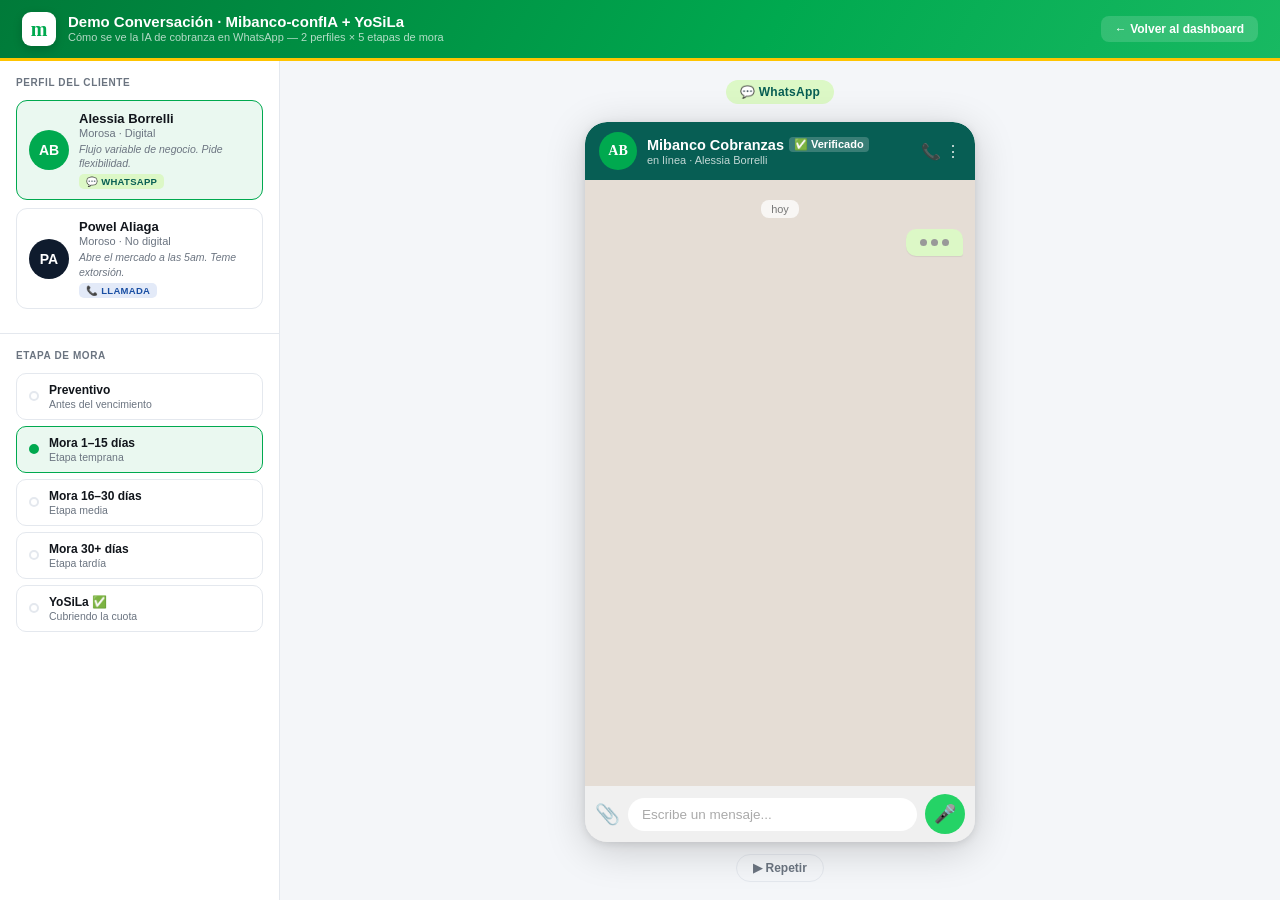
==== mvp-cobranza/web/chat.html @ ccc2d268 "Notificaciones de Yape en WPP y Usuario" ====
<!DOCTYPE html>
<html lang="es">
<head>
<meta charset="UTF-8" />
<meta name="viewport" content="width=device-width, initial-scale=1.0" />
<title>Demo Conversación · Mibanco-confIA + YoSiLa · Mibanco</title>
<link rel="stylesheet" href="chat.css" />
</head>
<body>
<div class="page">

<!-- HEADER -->
<header class="lab-bar">
<div class="lb-left">
<span class="lb-logo">m</span>
<div class="lb-title">
<strong>Demo Conversación · Mibanco-confIA + YoSiLa</strong>
<span>Cómo se ve la IA de cobranza en WhatsApp — 2 perfiles × 5 etapas de mora</span>
</div>
</div>
<a href="index.html" class="lb-back">← Volver al dashboard</a>
</header>

<!-- MAIN -->
<div class="demo-wrap">

<!-- PANEL IZQUIERDO -->
<aside class="left-panel">
<div class="left-section">
<p class="section-title">Perfil del cliente</p>
<div id="profileList"></div>
</div>
<div class="left-section">
<p class="section-title">Etapa de mora</p>
<div class="stage-list" id="etapaList"></div>
</div>
</aside>

<!-- CHAT PANEL -->
<div class="chat-panel">

  <div class="phone-ui-wrap">

    <!-- Etiqueta flotante de app activa -->
    <div class="app-label" id="appLabel">
      <span class="app-label-wa" id="appLabelWa">💬 WhatsApp</span>
      <span class="app-label-yp" id="appLabelYp">💜 yape</span>
    </div>

    <div class="phone-container" id="phoneContainer">

      <!-- WhatsApp phone -->
      <div class="phone-wrap wa-phone" id="waPhone">
        <div class="wa-head" id="waHeader"></div>
        <div class="wa-body" id="chatBody"></div>
        <div class="wa-footer">
          <span class="wa-attach">📎</span>
          <div class="wa-input-box">Escribe un mensaje...</div>
          <div class="wa-mic">🎤</div>
        </div>
      </div>

      <!-- Yape phone (overlay, entra desde la derecha automáticamente) -->
      <div class="phone-wrap yape-phone" id="yapePhone">
        <div class="yp-status-bar">9:41 &nbsp;···· ▲ 100%</div>
        <div class="yp-head">
          <span class="yp-back">←</span>
          <span class="yp-head-title" id="yapeHeadTitle">yape</span>
          <div class="yp-head-avatar">💜</div>
        </div>
        <div class="yp-body" id="yapeBody"></div>
        <div class="yp-nav">
          <span class="yp-nav-ic active">🏠</span>
          <span class="yp-nav-ic">💜</span>
          <span class="yp-nav-ic">📋</span>
          <span class="yp-nav-ic">👤</span>
        </div>
      </div>

      <!-- Sender phone (entra desde la IZQUIERDA — muestra al pagador haciendo el Yape) -->
      <div class="phone-wrap sender-phone" id="senderPhone">
        <div class="yp-status-bar">9:41 &nbsp;···· ▲ 100%</div>
        <div class="yp-head">
          <span class="yp-back">←</span>
          <span class="yp-head-title">Confirmar yapeo</span>
          <div class="yp-head-avatar">💜</div>
        </div>
        <div class="sp-body" id="senderBody"></div>
        <div class="yp-nav">
          <span class="yp-nav-ic">🏠</span>
          <span class="yp-nav-ic active">💜</span>
          <span class="yp-nav-ic">📋</span>
          <span class="yp-nav-ic">👤</span>
        </div>
      </div>

    </div>

    <!-- Botón replay -->
    <button class="replay-btn" id="replayBtn" title="Repetir animación">▶ Repetir</button>

  </div>

</div>

</div>
</div>

<script src="chat.js"></script>
</body>
</html>
---- mvp-cobranza/web/chat.css ----
/* ============================================================
Demo Conversación — WhatsApp-style chat
Mibanco-confIA + YoSiLa · Mibanco IAthon
============================================================ */
:root {
--mb-red: #00A94F; /* marca Mibanco: verde (este token solo se usa para branding aqui) */
--navy: #0f1b2d;
--good: #138a5b;
--warn: #b9740f;
--wa: #25D366;
--wa-dark: #075E54;
--wa-bg: #e5ddd5;
--wa-bank: #dcf8c6;
--wa-client: #ffffff;
--ink: #11151b;
--muted: #6b7480;
--line: #e4e8ee;
--card: #ffffff;
--bg: #f4f6f9;
--sans: -apple-system, BlinkMacSystemFont, "Segoe UI", Roboto, Helvetica, Arial, sans-serif;
}
*, *::before, *::after { box-sizing: border-box; }
body { margin: 0; font-family: var(--sans); background: var(--bg); color: var(--ink); font-size: 14px; -webkit-font-smoothing: antialiased; }

/* ── PAGE SHELL ── */
.page { display: flex; flex-direction: column; height: 100vh; }

/* ── HEADER ── */
.lab-bar {
display: flex; align-items: center; justify-content: space-between; gap: 18px;
background: linear-gradient(120deg, #007A39, #00A94F 60%, #18B962); color: #fff;
padding: 12px 22px; flex-shrink: 0; flex-wrap: wrap;
border-bottom: 3px solid #FFC400;
}
.lb-left { display: flex; align-items: center; gap: 12px; }
.lb-logo {
width: 34px; height: 34px; border-radius: 9px; background: #fff; color: #00A94F;
display: grid; place-items: center; font-family: Georgia, serif;
font-weight: 800; font-size: 20px; box-shadow: 0 3px 10px rgba(0,0,0,.18);
}
.lb-title { display: flex; flex-direction: column; line-height: 1.2; }
.lb-title strong { font-size: 15px; }
.lb-title span { font-size: 11px; opacity: .7; }
.lb-back {
background: rgba(255,255,255,.15); color: #fff; border: none; border-radius: 8px;
padding: 6px 14px; font-size: 12px; font-weight: 700; cursor: pointer; text-decoration: none;
display: flex; align-items: center; gap: 6px;
}
.lb-back:hover { background: rgba(255,255,255,.25); }

/* ── MAIN CONTENT ── */
.demo-wrap {
display: grid; grid-template-columns: 280px 1fr;
flex: 1; overflow: hidden; min-height: 0;
}

/* ── LEFT PANEL ── */
.left-panel {
background: var(--card); border-right: 1px solid var(--line);
display: flex; flex-direction: column; overflow-y: auto;
}
.left-section { padding: 16px; }
.left-section + .left-section { border-top: 1px solid var(--line); }
.section-title {
font-size: 10px; font-weight: 800; text-transform: uppercase;
letter-spacing: .06em; color: var(--muted); margin: 0 0 12px;
}

/* Profile cards */
.profile-card {
display: flex; align-items: center; gap: 10px;
padding: 10px 12px; border: 1.5px solid var(--line); border-radius: 11px;
cursor: pointer; margin-bottom: 8px; transition: all .15s; background: #fff;
}
.profile-card:hover { background: #f8fafc; }
.profile-card.active { border-color: var(--mb-red); background: #eaf8f0; }
.profile-avatar {
width: 40px; height: 40px; border-radius: 50%; display: grid; place-items: center;
font-weight: 800; font-size: 14px; color: #fff; flex-shrink: 0;
}
.profile-info { min-width: 0; }
.profile-name { font-weight: 700; font-size: 13px; white-space: nowrap; overflow: hidden; text-overflow: ellipsis; }
.profile-type { font-size: 11px; color: var(--muted); margin-top: 1px; }
.profile-nota { font-size: 10.5px; color: var(--muted); margin-top: 3px; line-height: 1.35; font-style: italic; }
.canal-badge {
font-size: 9.5px; font-weight: 700; padding: 2px 7px; border-radius: 5px;
text-transform: uppercase; letter-spacing: .03em; margin-top: 4px; display: inline-block;
}
.canal-wa { background: #dcf8c6; color: #075E54; }
.canal-llamada { background: #e3eaf8; color: #1a4fa3; }

/* Stage selector */
.stage-list { display: flex; flex-direction: column; gap: 6px; }
.stage-btn {
display: flex; align-items: center; gap: 10px;
padding: 9px 12px; border: 1.5px solid var(--line); border-radius: 10px;
cursor: pointer; background: #fff; text-align: left; width: 100%; transition: all .15s;
}
.stage-btn:hover { background: #f8fafc; }
.stage-btn.active { border-color: var(--mb-red); background: #eaf8f0; }
.stage-dot {
width: 10px; height: 10px; border-radius: 50%; border: 2px solid var(--line);
flex-shrink: 0; transition: all .15s;
}
.stage-btn.active .stage-dot { background: var(--mb-red); border-color: var(--mb-red); }
.stage-label { font-size: 12px; font-weight: 600; color: var(--ink); }
.stage-sub { font-size: 10.5px; color: var(--muted); margin-top: 1px; }

/* ── RIGHT: PHONE CONTAINER ── */
.chat-panel {
display: flex; align-items: center; justify-content: center;
background: var(--bg); padding: 24px; overflow: hidden;
}
.phone-ui-wrap {
display: flex; flex-direction: column; align-items: center; gap: 12px;
}
.phone-container {
position: relative;
overflow: hidden;
width: 390px; max-width: 100%;
height: calc(100vh - 130px); max-height: 720px; min-height: 480px;
box-shadow: 0 8px 40px rgba(0,0,0,.18), 0 2px 8px rgba(0,0,0,.1);
border-radius: 22px;
transition: box-shadow .45s ease;
}
.phone-container.yp-shadow {
box-shadow: 0 8px 40px rgba(94,23,235,.3), 0 2px 12px rgba(94,23,235,.15);
}

/* App label */
.app-label {
position: relative; height: 30px; width: 100%;
display: flex; justify-content: center;
}
.app-label-wa, .app-label-yp {
position: absolute; top: 0;
font-size: 12px; font-weight: 700; padding: 5px 14px;
border-radius: 20px; letter-spacing: .02em;
transition: opacity .3s ease, transform .3s ease;
}
.app-label-wa {
background: #dcf8c6; color: #075E54;
opacity: 1; transform: translateY(0);
}
.app-label-yp {
background: var(--yape-l); color: var(--yape-d);
opacity: 0; transform: translateY(6px);
}
.app-label.yp-mode .app-label-wa { opacity: 0; transform: translateY(-6px); }
.app-label.yp-mode .app-label-yp { opacity: 1; transform: translateY(0); }

/* Replay button */
.replay-btn {
background: none; border: 1.5px solid var(--line);
border-radius: 20px; padding: 6px 16px;
font-size: 12px; font-weight: 600; color: var(--muted);
cursor: pointer; transition: all .15s;
font-family: var(--sans, sans-serif);
}
.replay-btn:hover { border-color: var(--mb-red); color: var(--mb-red); background: #fef2f2; }
.phone-wrap {
position: absolute; inset: 0;
border-radius: 22px; overflow: hidden;
display: flex; flex-direction: column;
background: var(--wa-bg);
transition: transform .45s cubic-bezier(.16,1,.3,1);
will-change: transform;
}
.wa-phone  { transform: translateX(0); z-index: 1; }
.yape-phone { transform: translateX(105%); z-index: 2; }
.yape-phone.yp-visible { transform: translateX(0); }
.wa-phone.yp-push       { transform: translateX(-12%); }

/* ── WHATSAPP HEADER ── */
.wa-head {
background: var(--wa-dark); color: #fff;
display: flex; align-items: center; gap: 10px; padding: 10px 14px;
flex-shrink: 0;
}
.wa-avatar-wrap {
width: 38px; height: 38px; border-radius: 50%; background: var(--mb-red);
display: grid; place-items: center; font-weight: 800; font-size: 14px;
color: #fff; flex-shrink: 0; font-family: Georgia, serif;
}
.wa-contact { flex: 1; }
.wa-cname { font-weight: 700; font-size: 14.5px; display: flex; align-items: center; gap: 5px; }
.wa-cname .verified { font-size: 11px; background: rgba(255,255,255,.2); padding: 1px 5px; border-radius: 4px; }
.wa-status { font-size: 11px; opacity: .75; margin-top: 1px; }
.wa-actions { display: flex; gap: 14px; font-size: 16px; opacity: .85; cursor: pointer; }

/* ── CHAT BODY ── */
.wa-body {
flex: 1; overflow-y: auto; padding: 10px 12px;
display: flex; flex-direction: column; gap: 3px;
scroll-behavior: smooth;
}
.wa-body::-webkit-scrollbar { width: 4px; }
.wa-body::-webkit-scrollbar-thumb { background: rgba(0,0,0,.15); border-radius: 4px; }

/* date divider */
.date-divider {
text-align: center; margin: 10px 0 8px;
}
.date-divider span {
font-size: 11px; color: #777; background: rgba(255,255,255,.75);
padding: 3px 10px; border-radius: 8px;
}

/* messages */
.msg { display: flex; flex-direction: column; max-width: 78%; margin: 2px 0; }
.msg-bank { align-self: flex-end; align-items: flex-end; }
.msg-client { align-self: flex-start; align-items: flex-start; }

.msg-bubble {
padding: 7px 10px 4px;
border-radius: 10px;
font-size: 13.5px;
line-height: 1.45;
position: relative;
word-break: break-word;
animation: fadeUp .2s ease;
}
.msg-bank .msg-bubble {
background: var(--wa-bank);
border-bottom-right-radius: 3px;
box-shadow: 0 1px 1px rgba(0,0,0,.07);
}
.msg-client .msg-bubble {
background: var(--wa-client);
border-bottom-left-radius: 3px;
box-shadow: 0 1px 1px rgba(0,0,0,.07);
}
.msg-meta {
font-size: 10.5px; color: #999; margin-top: 2px;
display: flex; align-items: center; gap: 4px;
padding: 0 3px;
}
.msg-bank .msg-meta { justify-content: flex-end; }
.ticks { color: #53bdeb; font-size: 11px; }

/* typing dots */
.typing .msg-bubble {
background: var(--wa-bank);
padding: 10px 14px;
border-bottom-right-radius: 3px;
}
.dots { display: flex; align-items: center; gap: 4px; }
.dots span {
display: inline-block; width: 7px; height: 7px;
background: #999; border-radius: 50%;
animation: bounce 1.2s infinite;
}
.dots span:nth-child(2) { animation-delay: .2s; }
.dots span:nth-child(3) { animation-delay: .4s; }
@keyframes bounce {
0%, 60%, 100% { transform: translateY(0); }
30% { transform: translateY(-5px); }
}
@keyframes fadeUp {
from { opacity: 0; transform: translateY(6px); }
to { opacity: 1; transform: translateY(0); }
}

/* system cards */
.sys-card {
align-self: center; background: rgba(255,255,255,.82);
border: 1px solid rgba(0,0,0,.08); border-radius: 10px;
padding: 7px 14px; margin: 6px 0;
display: flex; align-items: center; gap: 8px;
font-size: 12px; color: #555; box-shadow: 0 1px 2px rgba(0,0,0,.06);
animation: fadeUp .2s ease;
}
.sys-card .sys-icon { font-size: 16px; }
.sys-llamada { border-color: #b0c4f5; background: #f0f4fe; color: #1a4fa3; }
.sys-campo { border-color: #c2e0c0; background: #f0f7ef; color: #2a6b28; }

/* YoSiLa progress card */
.yk-card {
align-self: flex-end; max-width: 82%;
background: #fff; border-radius: 12px; padding: 12px 14px;
border: 1.5px solid #bce4c8; box-shadow: 0 1px 4px rgba(0,0,0,.1);
margin: 6px 0; animation: fadeUp .25s ease;
}
.yk-card-title {
font-size: 12.5px; font-weight: 800; color: var(--good); margin-bottom: 10px;
display: flex; align-items: center; gap: 5px;
}
.yk-bar-row { margin-bottom: 8px; }
.yk-bar-label {
display: flex; justify-content: space-between;
font-size: 11px; font-weight: 600; color: #444; margin-bottom: 4px;
}
.yk-bar-label span { font-family: ui-monospace, monospace; }
.yk-track {
height: 11px; background: #e8f5ee; border-radius: 6px; overflow: hidden;
border: 1px solid #d0ead9;
}
.yk-fill {
height: 100%; border-radius: 6px;
background: linear-gradient(90deg, #2fcf86, var(--wa));
transition: width .8s cubic-bezier(.16,1,.3,1);
}
.yk-fill.cap { background: linear-gradient(90deg, #f7b94a, #f4a72a); }
.yk-sub { font-size: 10.5px; color: var(--muted); margin-top: 8px; }
.yk-meta {
font-size: 10.5px; color: #999; text-align: right; margin-top: 6px;
display: flex; align-items: center; justify-content: flex-end; gap: 4px;
}
.yk-meta .ticks { color: #53bdeb; }

/* ── FOOTER INPUT ── */
.wa-footer {
background: #f0f0f0; display: flex; align-items: center;
gap: 8px; padding: 8px 10px; flex-shrink: 0;
}
.wa-attach { font-size: 20px; cursor: pointer; opacity: .6; }
.wa-input-box {
flex: 1; background: #fff; border-radius: 22px; padding: 9px 14px;
font-size: 13.5px; color: #aaa; cursor: default; user-select: none;
}
.wa-mic {
width: 40px; height: 40px; border-radius: 50%; background: var(--wa);
display: grid; place-items: center; font-size: 18px; cursor: pointer;
flex-shrink: 0; color: #fff;
}

/* ── YAPE TOKENS ── */
:root {
  --yape: #5E17EB;
  --yape-d: #4A10C4;
  --yape-l: #EDE4FF;
}

/* ── YAPE REGISTRO: pasos animados ── */
.yp-step {
  display: flex; align-items: center; gap: 10px;
  padding: 10px 12px; border-radius: 10px;
  background: #f8f4ff; border: 1px solid var(--yape-l); margin-bottom: 8px;
  opacity: 0; transform: translateX(20px);
  transition: opacity .35s ease, transform .35s ease;
}
.yp-step.yp-step-visible { opacity: 1; transform: translateX(0); }

/* ── YAPE PHONE ── */
.yape-phone { background: #fafafa; }
.yp-status-bar {
  background: var(--yape); color: rgba(255,255,255,.65);
  font-size: 10px; padding: 5px 14px; text-align: right; letter-spacing: .02em;
  flex-shrink: 0;
}
.yp-head {
  background: var(--yape); color: #fff;
  padding: 11px 14px; display: flex; align-items: center; gap: 10px;
  flex-shrink: 0;
}
.yp-back { font-size: 18px; cursor: pointer; opacity: .8; }
.yp-head-title { flex: 1; font-weight: 900; font-size: 20px; letter-spacing: -.03em; }
.yp-head-avatar {
  width: 34px; height: 34px; border-radius: 50%;
  background: rgba(255,255,255,.2); display: grid; place-items: center; font-size: 16px;
}
.yp-body { flex: 1; overflow-y: auto; }
.yp-nav {
  background: #fff; border-top: 1px solid #eee;
  display: flex; padding: 10px 0 6px; flex-shrink: 0;
}
.yp-nav-ic { flex: 1; text-align: center; font-size: 22px; opacity: .35; cursor: pointer; }
.yp-nav-ic.active { opacity: 1; }

/* ── YAPE IDLE STATE (home) ── */
.yp-idle {
  padding: 28px 20px 20px; display: flex; flex-direction: column; align-items: center;
  background: linear-gradient(160deg, var(--yape) 0%, #7c3aed 100%);
  min-height: 100%;
}
.yp-idle-logo { font-size: 44px; margin-bottom: 6px; }
.yp-idle-name { font-size: 22px; font-weight: 900; color: #fff; letter-spacing: -.03em; margin-bottom: 24px; }
.yp-idle-bal-card {
  background: rgba(255,255,255,.15); border: 1px solid rgba(255,255,255,.25);
  border-radius: 16px; padding: 18px 24px; text-align: center; width: 100%; margin-bottom: 20px;
  backdrop-filter: blur(6px);
}
.yp-idle-bal-label { font-size: 11px; color: rgba(255,255,255,.7); text-transform: uppercase;
                     letter-spacing: .06em; margin-bottom: 5px; }
.yp-idle-bal { font-size: 36px; font-weight: 900; color: #fff; letter-spacing: -.04em; }
.yp-idle-btns { display: grid; grid-template-columns: 1fr 1fr; gap: 10px; width: 100%; }
.yp-idle-btn {
  background: rgba(255,255,255,.15); border: 1px solid rgba(255,255,255,.25);
  border-radius: 12px; padding: 14px 10px; font-weight: 700; font-size: 12.5px;
  color: #fff; cursor: pointer; text-align: center;
}
.yp-idle-btn.primary {
  background: #fff; color: var(--yape); grid-column: 1/-1;
  font-size: 15px; padding: 16px; border: none; font-weight: 800;
}

/* ── YAPE REGISTRO STATE ── */
.yp-reg { padding: 18px 16px; background: #fff; min-height: 100%; }
.yp-reg-title { font-weight: 800; font-size: 15px; color: var(--yape-d); margin-bottom: 14px; }
.yp-ic {
  width: 24px; height: 24px; border-radius: 50%;
  background: var(--yape); color: #fff;
  display: grid; place-items: center;
  font-size: 11px; font-weight: 800; flex-shrink: 0;
}
.yp-step b { display: block; font-size: 13px; color: #1a0040; line-height: 1.3; }
.yp-step small { font-size: 10.5px; color: #888; }
.yp-reg-ok {
  background: #f0fdf4; color: #15803d;
  font-size: 12px; font-weight: 700;
  padding: 10px 14px; border-radius: 10px;
  border: 1px solid #bbf7d0; margin-top: 4px;
}

/* ── YAPE TRANSACCION STATE ── */
.yp-tx { display: flex; flex-direction: column; min-height: 100%; }
.yp-tx-hero {
  background: linear-gradient(160deg, var(--yape) 0%, #7c3aed 100%);
  color: #fff; padding: 28px 20px 24px; text-align: center; flex-shrink: 0;
}
.yp-tx-hero-ico { font-size: 36px; margin-bottom: 10px; }
.yp-tx-hero-label {
  font-size: 11px; opacity: .75; text-transform: uppercase;
  letter-spacing: .06em; margin-bottom: 6px;
}
.yp-tx-hero-amount { font-size: 42px; font-weight: 900; letter-spacing: -.05em; line-height: 1; }
.yp-tx-hero-from { font-size: 14px; opacity: .85; margin-top: 8px; }
.yp-tx-hero-time { font-size: 11px; opacity: .55; margin-top: 4px; }
.yp-tx-body { flex: 1; background: #fff; padding: 16px; }
.yp-tx-row {
  display: flex; justify-content: space-between; align-items: center;
  padding: 11px 0; border-bottom: 1px solid #f0f0f0; font-size: 13px;
}
.yp-tx-row:last-child { border-bottom: none; }
.yp-tx-row span:first-child { color: #666; }
.yp-tx-row span:last-child { font-weight: 700; color: #111; }
.yp-ys-strip {
  background: var(--yape-l); border-radius: 12px;
  padding: 14px; margin: 12px 0;
}
.yp-ys-strip-h {
  font-size: 10.5px; font-weight: 800; color: var(--yape-d);
  text-transform: uppercase; letter-spacing: .05em; margin-bottom: 10px;
  display: flex; align-items: center; gap: 8px;
}
.yp-ys-live {
  font-size: 9px; font-weight: 700; color: #16a34a;
  background: #dcfce7; padding: 2px 7px; border-radius: 20px;
  animation: pulse-g 1.4s infinite; text-transform: none; letter-spacing: 0;
}
@keyframes pulse-g { 0%,100% { opacity: 1; } 50% { opacity: .4; } }
.yp-ys-strip-row {
  display: flex; justify-content: space-between; align-items: center;
  font-size: 12.5px; color: #333; margin-bottom: 10px;
}
.yp-ys-ok {
  background: #dcfce7; color: #15803d;
  font-weight: 700; font-size: 10px; padding: 2px 8px; border-radius: 5px;
}
.yp-ys-prog-lbl {
  display: flex; justify-content: space-between;
  font-size: 11px; font-weight: 600; color: #555; margin-bottom: 5px;
}
.yp-ys-track { height: 9px; background: rgba(94,23,235,.15); border-radius: 5px; overflow: hidden; }
.yp-ys-fill {
  height: 100%; border-radius: 5px;
  background: linear-gradient(90deg, var(--yape), #a855f7);
  transition: width .9s cubic-bezier(.16,1,.3,1);
}

/* ── YOSILA IMAGE CARD ── */
.msg-img-bubble {
  border-radius: 10px; overflow: hidden;
  box-shadow: 0 1px 3px rgba(0,0,0,.12);
  min-width: 240px; max-width: 275px;
  animation: fadeUp .2s ease;
}
.yk-img-card { background: #fff; font-size: 12px; color: #1a1a2e; }

/* cabecera */
.yk-img-head {
  background: linear-gradient(135deg, var(--yape) 0%, #7c3aed 100%);
  display: flex; align-items: center; justify-content: space-between;
  padding: 10px 13px;
}
.yk-img-logo  { font-size: 13px; font-weight: 900; color: #fff; letter-spacing: -.02em; }
.yk-img-badge {
  font-size: 9.5px; font-weight: 700;
  background: rgba(255,255,255,.2); color: #fff;
  padding: 2px 7px; border-radius: 20px;
}
.yk-img-nombre {
  font-size: 10px; font-weight: 700; color: #777;
  padding: 7px 13px 0; letter-spacing: .04em; text-transform: uppercase;
}

/* HERO - por transacción */
.yk-img-hero {
  background: linear-gradient(135deg, #f5f0ff 0%, #ede4ff 100%);
  padding: 11px 13px 10px;
  border-bottom: 1px solid #ddd4f7;
}
.yk-img-hero-eyebrow {
  font-size: 9.5px; font-weight: 700; text-transform: uppercase;
  letter-spacing: .06em; color: var(--yape-d); margin-bottom: 9px;
}
.yk-img-hero-ex {
  display: flex; align-items: center; gap: 8px;
}
.yk-img-hero-gross { text-align: center; }
.yk-img-hero-amt {
  font-size: 21px; font-weight: 900; color: #1a0040;
  letter-spacing: -.04em; line-height: 1;
}
.yk-img-hero-lbl {
  font-size: 9px; color: #888; text-transform: uppercase;
  letter-spacing: .04em; margin-top: 2px;
}
.yk-img-hero-arr {
  font-size: 18px; color: var(--yape); font-weight: 900; flex-shrink: 0;
}
.yk-img-hero-cols { display: flex; flex-direction: column; gap: 4px; flex: 1; }
.yk-img-hero-row-net, .yk-img-hero-row-ap {
  display: flex; align-items: baseline; gap: 5px;
  background: #fff; border-radius: 7px; padding: 4px 8px;
}
.yk-img-hero-row-ap {
  background: #dcfce7;
}
.yk-img-hero-net-val { font-size: 13px; font-weight: 800; color: #333; }
.yk-img-hero-net-lbl { font-size: 9px; color: #888; }
.yk-img-hero-ap-val  { font-size: 13px; font-weight: 900; color: #15803d; }
.yk-img-hero-ap-lbl  { font-size: 9px; font-weight: 700; color: #15803d; }
.yk-img-hero-note {
  font-size: 9px; color: var(--yape-d); opacity: .7;
  margin-top: 8px; text-align: center; letter-spacing: .02em;
}

/* separador */
.yk-img-divider {
  height: 5px; background: #f4f6f9;
  border-top: 1px solid #ebebeb; border-bottom: 1px solid #ebebeb;
}

/* cuota compacta */
.yk-img-cuota-row {
  display: flex; align-items: flex-start; gap: 8px;
  padding: 9px 13px;
}
.yk-img-cuota-left  { flex-shrink: 0; }
.yk-img-cuota-label { font-size: 9.5px; font-weight: 700; text-transform: uppercase; letter-spacing: .05em; color: #999; margin-bottom: 2px; }
.yk-img-cuota-val   { font-size: 22px; font-weight: 900; color: #111; letter-spacing: -.04em; line-height: 1; }
.yk-img-cuota-right { flex: 1; border-left: 1px solid #eee; padding-left: 8px; }
.yk-img-br { display: flex; justify-content: space-between; font-size: 11px; color: #555; padding: 2px 0; }
.yk-img-br-v { font-weight: 700; }
.yk-img-br-v.int    { color: #b45309; }
.yk-img-br-sm       { font-size: 9.5px; color: #aaa; }
.yk-img-br-sm .yk-img-br-v { font-weight: 600; color: #aaa; }

/* simulación */
.yk-img-sim { padding: 6px 13px 8px; }
.yk-img-sim-row {
  display: flex; justify-content: space-between; align-items: center;
  padding: 4px 0; font-size: 11.5px; color: #444;
  border-bottom: 1px solid #f7f7f7;
}
.yk-img-sim-row:last-child { border-bottom: none; }
.yk-img-green { color: #15803d; }
.yk-img-sim-hl {
  background: #f0fdf4; border-radius: 7px;
  padding: 5px 8px; margin: 3px -4px 0;
  color: #15803d; border-bottom: none !important;
}
.yk-img-sim-hl b { color: #15803d; }

/* pie */
.yk-img-foot {
  font-size: 9.5px; color: #999; text-align: center;
  padding: 6px 13px 9px; border-top: 1px solid #f0f0f0;
  letter-spacing: .01em;
}

/* ── SENDER PHONE (entra desde la izquierda) ── */
.sender-phone {
  transform: translateX(-105%);
  z-index: 3;
  background: #fafafa;
}
.sender-phone.sp-visible { transform: translateX(0); }
.wa-phone.sp-push-right  { transform: translateX(12%); }

.sp-body {
  flex: 1; overflow: hidden; position: relative;
}

/* pantalla de pago */
.sp-pay {
  padding: 20px 18px 16px;
  display: flex; flex-direction: column; align-items: center; gap: 10px;
  min-height: 100%;
}
.sp-avatar {
  width: 52px; height: 52px; border-radius: 50%;
  display: grid; place-items: center;
  font-weight: 900; font-size: 17px; color: #fff; flex-shrink: 0;
}
.sp-avatar-sender { background: #0f1b2d; }
.sp-avatar-dest   { background: var(--yape); }

.sp-pay-from, .sp-pay-to {
  display: flex; flex-direction: column; align-items: center; gap: 3px;
}
.sp-pay-from-name { font-size: 13.5px; font-weight: 700; color: #222; }
.sp-pay-from-sub  { font-size: 10px; color: #999; }
.sp-pay-to-name   { font-size: 14px; font-weight: 800; color: var(--yape); }
.sp-pay-to-sub    { font-size: 10px; color: #888; }

.sp-pay-arrow {
  font-size: 20px; color: var(--yape); opacity: .5; line-height: 1;
}
.sp-pay-amount {
  font-size: 40px; font-weight: 900; color: #111;
  letter-spacing: -.05em; line-height: 1; margin: 4px 0;
}
.sp-btn-confirm {
  background: var(--yape); color: #fff;
  border: none; border-radius: 14px;
  padding: 15px 0; font-size: 15px; font-weight: 800;
  cursor: pointer; width: 100%;
  transition: background .25s, transform .25s;
  margin-top: 4px;
  font-family: var(--sans, sans-serif);
}
.sp-btn-confirm.sp-pressing {
  background: #3d0fa0;
  transform: scale(.96);
}

/* pantalla de éxito (overlay absoluto) */
.sp-success {
  position: absolute; inset: 0;
  background: linear-gradient(160deg, var(--yape) 0%, #7c3aed 100%);
  display: flex; flex-direction: column;
  align-items: center; justify-content: center; gap: 6px;
  opacity: 0; pointer-events: none;
  transition: opacity .4s ease;
  z-index: 2;
}
.sp-success.sp-success-show { opacity: 1; }
.sp-success-ic    { font-size: 58px; margin-bottom: 6px; }
.sp-success-title { font-size: 20px; font-weight: 900; color: #fff; }
.sp-success-amt   {
  font-size: 38px; font-weight: 900; color: #fff;
  letter-spacing: -.05em; margin: 6px 0 2px;
}
.sp-success-to    { font-size: 14px; color: rgba(255,255,255,.85); font-weight: 600; }
.sp-success-note  { font-size: 11px; color: rgba(255,255,255,.55); margin-top: 6px; }

/* ── YAPE PUSH NOTIFICATION ── */
.yape-push-notif {
  position: absolute;
  top: 0; left: 0; right: 0;
  z-index: 20;
  padding: 8px 10px;
  transform: translateY(-110%);
  transition: transform .42s cubic-bezier(.16,1,.3,1);
  pointer-events: none;
}
.yape-push-notif.ypn-in {
  transform: translateY(0);
}
.ypn-inner {
  background: rgba(75,16,196,.95);
  backdrop-filter: blur(14px);
  -webkit-backdrop-filter: blur(14px);
  border-radius: 16px;
  padding: 12px 15px;
  color: #fff;
  box-shadow: 0 6px 24px rgba(94,23,235,.45), 0 2px 6px rgba(0,0,0,.2);
  animation: ypn-appear .3s ease;
}
@keyframes ypn-appear {
  from { opacity: 0; transform: scale(.96); }
  to   { opacity: 1; transform: scale(1); }
}
.ypn-header {
  display: flex; justify-content: space-between; align-items: center;
  margin-bottom: 5px;
}
.ypn-app {
  font-size: 11px; font-weight: 900; letter-spacing: -.01em; opacity: .9;
}
.ypn-time {
  font-size: 10px; opacity: .55;
}
.ypn-title {
  font-size: 13.5px; font-weight: 600; line-height: 1.3; color: #fff;
}
.ypn-title b { font-weight: 900; }
.ypn-sub {
  font-size: 11.5px; opacity: .82; margin-top: 5px; line-height: 1.35;
}
.ypn-ys {
  background: rgba(255,255,255,.18);
  border-radius: 5px;
  padding: 1px 7px;
  font-weight: 700;
  white-space: nowrap;
}

/* ── RESPONSIVE ── */
@media (max-width: 860px) {
.demo-wrap { grid-template-columns: 1fr; }
.left-panel { border-right: none; border-bottom: 1px solid var(--line); max-height: 220px; flex-direction: row; overflow-x: auto; }
.left-section { border-top: none; border-right: 1px solid var(--line); min-width: 200px; }
.chat-panel { padding: 12px; }
.phone-container { height: 60vh; min-height: 400px; }
  }
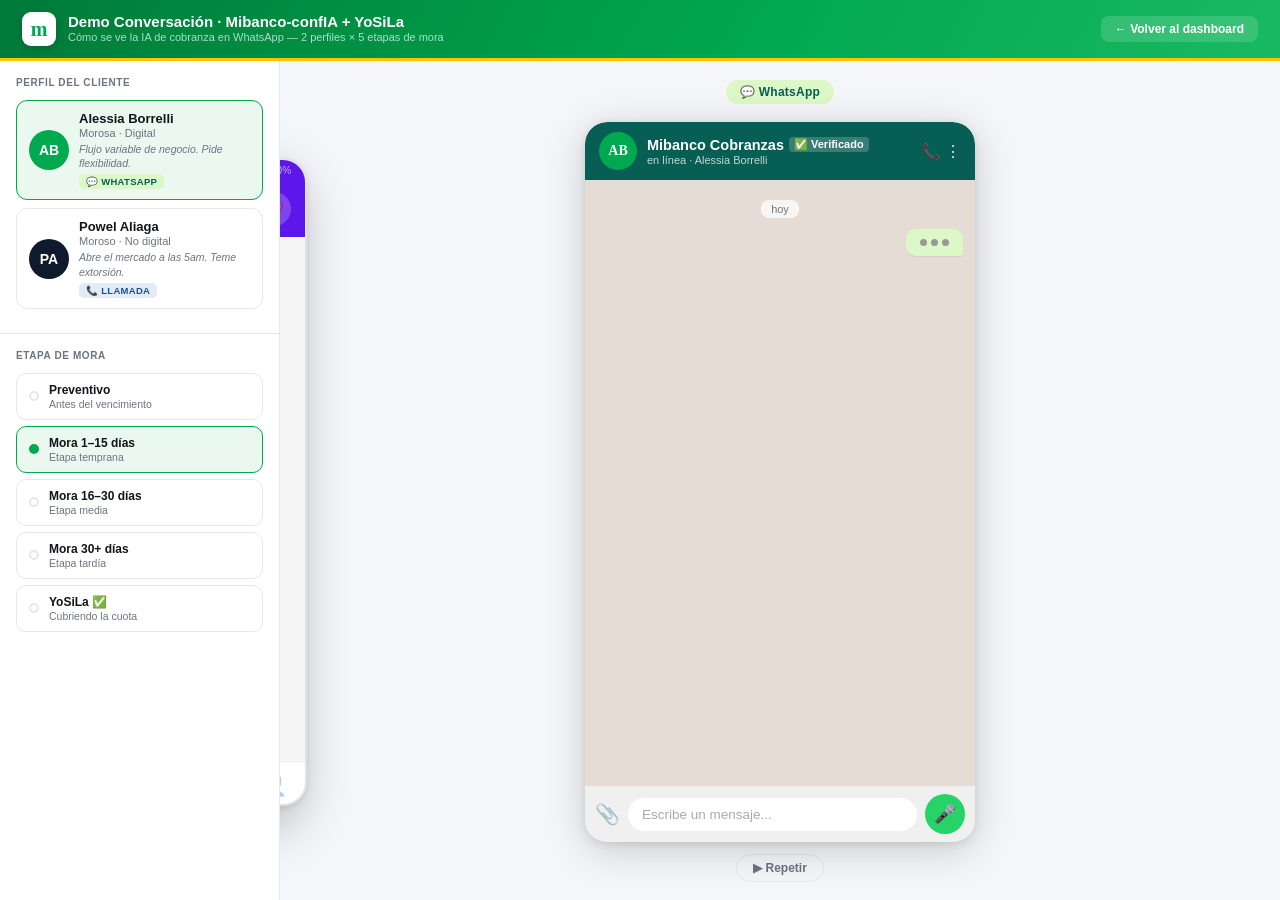
==== commit 787703eb: "Mejoras en el yapeo" ====
--- a/mvp-cobranza/web/chat.html
+++ b/mvp-cobranza/web/chat.html
@@ -47,37 +47,10 @@
       <span class="app-label-yp" id="appLabelYp">💜 yape</span>
     </div>
 
-    <div class="phone-container" id="phoneContainer">
+    <!-- Escenario de dos celulares — sender phone vive FUERA del container principal -->
+    <div class="phones-stage" id="phonesStage">
 
-      <!-- WhatsApp phone -->
-      <div class="phone-wrap wa-phone" id="waPhone">
-        <div class="wa-head" id="waHeader"></div>
-        <div class="wa-body" id="chatBody"></div>
-        <div class="wa-footer">
-          <span class="wa-attach">📎</span>
-          <div class="wa-input-box">Escribe un mensaje...</div>
-          <div class="wa-mic">🎤</div>
-        </div>
-      </div>
-
-      <!-- Yape phone (overlay, entra desde la derecha automáticamente) -->
-      <div class="phone-wrap yape-phone" id="yapePhone">
-        <div class="yp-status-bar">9:41 &nbsp;···· ▲ 100%</div>
-        <div class="yp-head">
-          <span class="yp-back">←</span>
-          <span class="yp-head-title" id="yapeHeadTitle">yape</span>
-          <div class="yp-head-avatar">💜</div>
-        </div>
-        <div class="yp-body" id="yapeBody"></div>
-        <div class="yp-nav">
-          <span class="yp-nav-ic active">🏠</span>
-          <span class="yp-nav-ic">💜</span>
-          <span class="yp-nav-ic">📋</span>
-          <span class="yp-nav-ic">👤</span>
-        </div>
-      </div>
-
-      <!-- Sender phone (entra desde la IZQUIERDA — muestra al pagador haciendo el Yape) -->
+      <!-- Sender phone: celular separado, entra desde la izquierda -->
       <div class="phone-wrap sender-phone" id="senderPhone">
         <div class="yp-status-bar">9:41 &nbsp;···· ▲ 100%</div>
         <div class="yp-head">
@@ -94,7 +67,40 @@
         </div>
       </div>
 
-    </div>
+      <!-- Container principal: WhatsApp + Yape (se mueve como bloque) -->
+      <div class="phone-container" id="phoneContainer">
+
+        <!-- WhatsApp phone -->
+        <div class="phone-wrap wa-phone" id="waPhone">
+          <div class="wa-head" id="waHeader"></div>
+          <div class="wa-body" id="chatBody"></div>
+          <div class="wa-footer">
+            <span class="wa-attach">📎</span>
+            <div class="wa-input-box">Escribe un mensaje...</div>
+            <div class="wa-mic">🎤</div>
+          </div>
+        </div>
+
+        <!-- Yape phone (overlay, entra desde la derecha) -->
+        <div class="phone-wrap yape-phone" id="yapePhone">
+          <div class="yp-status-bar">9:41 &nbsp;···· ▲ 100%</div>
+          <div class="yp-head">
+            <span class="yp-back">←</span>
+            <span class="yp-head-title" id="yapeHeadTitle">yape</span>
+            <div class="yp-head-avatar">💜</div>
+          </div>
+          <div class="yp-body" id="yapeBody"></div>
+          <div class="yp-nav">
+            <span class="yp-nav-ic active">🏠</span>
+            <span class="yp-nav-ic">💜</span>
+            <span class="yp-nav-ic">📋</span>
+            <span class="yp-nav-ic">👤</span>
+          </div>
+        </div>
+
+      </div><!-- /phone-container -->
+
+    </div><!-- /phones-stage -->
 
     <!-- Botón replay -->
     <button class="replay-btn" id="replayBtn" title="Repetir animación">▶ Repetir</button>
--- a/mvp-cobranza/web/chat.css
+++ b/mvp-cobranza/web/chat.css
@@ -580,14 +580,40 @@
   letter-spacing: .01em;
 }
 
-/* ── SENDER PHONE (entra desde la izquierda) ── */
-.sender-phone {
-  transform: translateX(-105%);
-  z-index: 3;
-  background: #fafafa;
+/* ── PHONES STAGE: contexto para los dos celulares ── */
+.phones-stage {
+  position: relative;
+  /* mismo tamaño que phone-container para no romper el layout */
+  width: 390px; max-width: 100%;
+  height: calc(100vh - 130px); max-height: 720px; min-height: 480px;
+}
+
+/* phone-container ahora vive dentro del stage y se mueve como bloque */
+.phone-container {
+  transition: transform .45s cubic-bezier(.16,1,.3,1), box-shadow .45s ease;
+  height: 100%;
+}
+.phone-container.sp-push-right { transform: translateX(22%); }
+
+/* ── SENDER PHONE: celular independiente a la izquierda del stage ── */
+.phones-stage .sender-phone {
+  /* Override phone-wrap inset: 0 — vive FUERA del container principal */
+  position: absolute;
+  inset: unset;
+  right: 100%;          /* justo a la izquierda del stage */
+  margin-right: -18px;  /* pequeño solapamiento visual */
+  top: 5%;
+  height: 90%;
+  width: 66%;
+  background: #f5f5f5;
+  border-radius: 24px;
+  border: 2px solid rgba(0,0,0,.08);
+  box-shadow: -10px 18px 52px rgba(0,0,0,.30), 0 2px 6px rgba(0,0,0,.10);
+  transform: translateX(-115%);
+  transition: transform .48s cubic-bezier(.16,1,.3,1);
+  z-index: 5;
 }
 .sender-phone.sp-visible { transform: translateX(0); }
-.wa-phone.sp-push-right  { transform: translateX(12%); }
 
 .sp-body {
   flex: 1; overflow: hidden; position: relative;
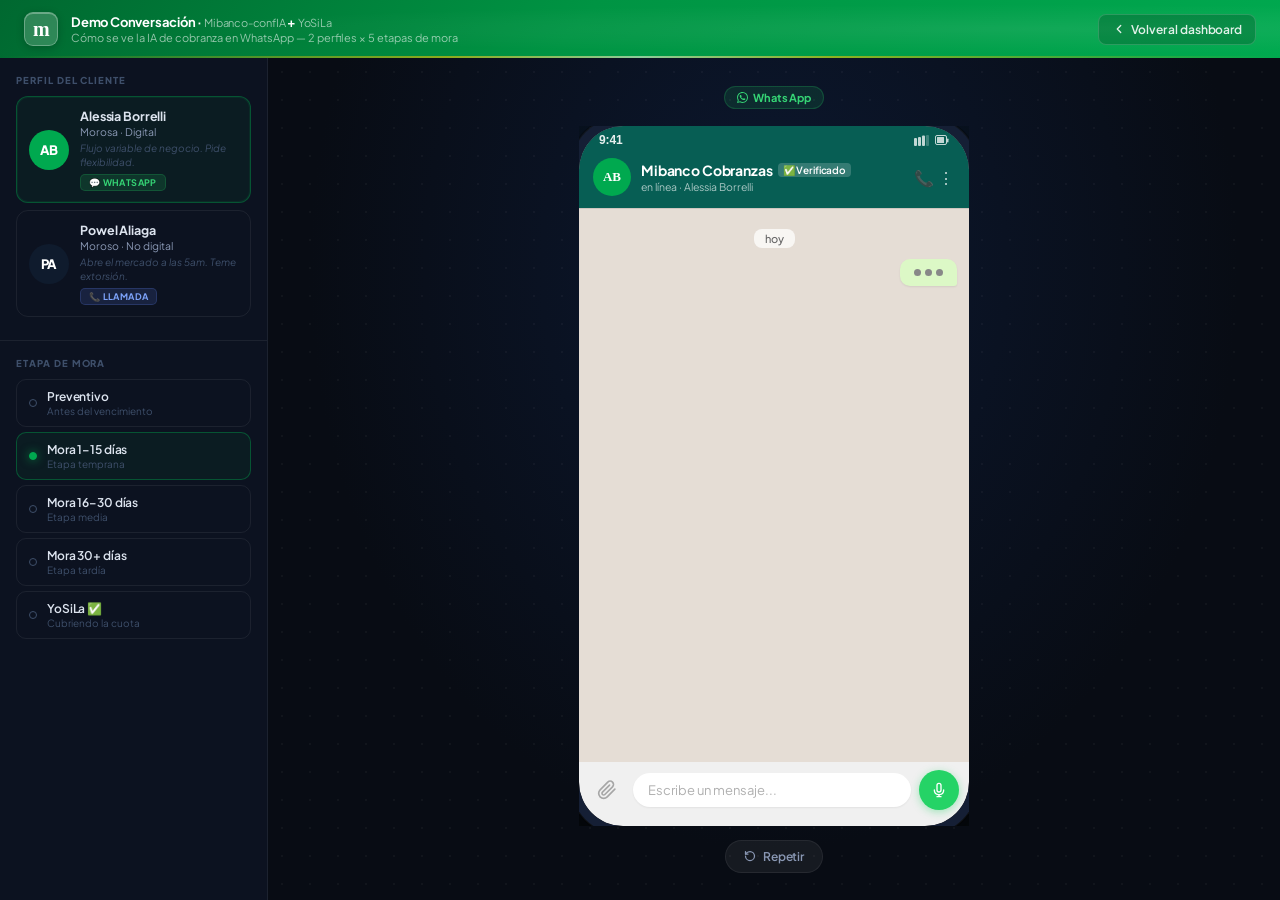
==== commit 76f3364f: "mejoras visuales" ====
--- a/mvp-cobranza/web/chat.html
+++ b/mvp-cobranza/web/chat.html
@@ -4,6 +4,9 @@
 <meta charset="UTF-8" />
 <meta name="viewport" content="width=device-width, initial-scale=1.0" />
 <title>Demo Conversación · Mibanco-confIA + YoSiLa · Mibanco</title>
+<link rel="preconnect" href="https://fonts.googleapis.com">
+<link rel="preconnect" href="https://fonts.gstatic.com" crossorigin>
+<link href="https://fonts.googleapis.com/css2?family=Plus+Jakarta+Sans:ital,wght@0,400;0,500;0,600;0,700;0,800;1,400&display=swap" rel="stylesheet">
 <link rel="stylesheet" href="chat.css" />
 </head>
 <body>
@@ -12,13 +15,16 @@
 <!-- HEADER -->
 <header class="lab-bar">
 <div class="lb-left">
-<span class="lb-logo">m</span>
-<div class="lb-title">
-<strong>Demo Conversación · Mibanco-confIA + YoSiLa</strong>
-<span>Cómo se ve la IA de cobranza en WhatsApp — 2 perfiles × 5 etapas de mora</span>
+  <div class="lb-logo">m</div>
+  <div class="lb-title">
+    <strong>Demo Conversación &middot; <span class="lb-brand">Mibanco-confIA</span> + <span class="lb-yosila">YoSiLa</span></strong>
+    <span>Cómo se ve la IA de cobranza en WhatsApp — 2 perfiles × 5 etapas de mora</span>
+  </div>
 </div>
-</div>
-<a href="index.html" class="lb-back">← Volver al dashboard</a>
+<a href="index.html" class="lb-back">
+  <svg width="14" height="14" viewBox="0 0 24 24" fill="none" stroke="currentColor" stroke-width="2.2" stroke-linecap="round" stroke-linejoin="round"><polyline points="15 18 9 12 15 6"/></svg>
+  Volver al dashboard
+</a>
 </header>
 
 <!-- MAIN -->
@@ -26,14 +32,14 @@
 
 <!-- PANEL IZQUIERDO -->
 <aside class="left-panel">
-<div class="left-section">
-<p class="section-title">Perfil del cliente</p>
-<div id="profileList"></div>
-</div>
-<div class="left-section">
-<p class="section-title">Etapa de mora</p>
-<div class="stage-list" id="etapaList"></div>
-</div>
+  <div class="left-section">
+    <p class="section-title">Perfil del cliente</p>
+    <div id="profileList"></div>
+  </div>
+  <div class="left-section">
+    <p class="section-title">Etapa de mora</p>
+    <div class="stage-list" id="etapaList"></div>
+  </div>
 </aside>
 
 <!-- CHAT PANEL -->
@@ -43,8 +49,14 @@
 
     <!-- Etiqueta flotante de app activa -->
     <div class="app-label" id="appLabel">
-      <span class="app-label-wa" id="appLabelWa">💬 WhatsApp</span>
-      <span class="app-label-yp" id="appLabelYp">💜 yape</span>
+      <span class="app-label-wa" id="appLabelWa">
+        <svg width="11" height="11" viewBox="0 0 24 24" fill="currentColor"><path d="M17.472 14.382c-.297-.149-1.758-.867-2.03-.967-.273-.099-.471-.148-.67.15-.197.297-.767.966-.94 1.164-.173.199-.347.223-.644.075-.297-.15-1.255-.463-2.39-1.475-.883-.788-1.48-1.761-1.653-2.059-.173-.297-.018-.458.13-.606.134-.133.298-.347.446-.52.149-.174.198-.298.298-.497.099-.198.05-.371-.025-.52-.075-.149-.669-1.612-.916-2.207-.242-.579-.487-.5-.669-.51-.173-.008-.371-.01-.57-.01-.198 0-.52.074-.792.372-.272.297-1.04 1.016-1.04 2.479 0 1.462 1.065 2.875 1.213 3.074.149.198 2.096 3.2 5.077 4.487.709.306 1.262.489 1.694.625.712.227 1.36.195 1.871.118.571-.085 1.758-.719 2.006-1.413.248-.694.248-1.289.173-1.413-.074-.124-.272-.198-.57-.347m-5.421 7.403h-.004a9.87 9.87 0 01-5.031-1.378l-.361-.214-3.741.982.998-3.648-.235-.374a9.86 9.86 0 01-1.51-5.26c.001-5.45 4.436-9.884 9.888-9.884 2.64 0 5.122 1.03 6.988 2.898a9.825 9.825 0 012.893 6.994c-.003 5.45-4.437 9.884-9.885 9.884m8.413-18.297A11.815 11.815 0 0012.05 0C5.495 0 .16 5.335.157 11.892c0 2.096.547 4.142 1.588 5.945L.057 24l6.305-1.654a11.882 11.882 0 005.683 1.448h.005c6.554 0 11.89-5.335 11.893-11.893a11.821 11.821 0 00-3.48-8.413z"/></svg>
+        WhatsApp
+      </span>
+      <span class="app-label-yp" id="appLabelYp">
+        <svg width="11" height="11" viewBox="0 0 24 24" fill="currentColor"><circle cx="12" cy="12" r="10"/></svg>
+        yape
+      </span>
     </div>
 
     <!-- Escenario de dos celulares — sender phone vive FUERA del container principal -->
@@ -52,9 +64,9 @@
 
       <!-- Sender phone: celular separado, entra desde la izquierda -->
       <div class="phone-wrap sender-phone" id="senderPhone">
-        <div class="yp-status-bar">9:41 &nbsp;···· ▲ 100%</div>
+        <div class="yp-status-bar">9:41 &nbsp;&nbsp; 5G &nbsp; ▲ 100%</div>
         <div class="yp-head">
-          <span class="yp-back">←</span>
+          <span class="yp-back">&#x2039;</span>
           <span class="yp-head-title">Confirmar yapeo</span>
           <div class="yp-head-avatar">💜</div>
         </div>
@@ -72,20 +84,31 @@
 
         <!-- WhatsApp phone -->
         <div class="phone-wrap wa-phone" id="waPhone">
+          <div class="wa-status-bar-sys">
+            <span class="wa-sys-time">9:41</span>
+            <div class="wa-sys-right">
+              <svg width="15" height="11" viewBox="0 0 15 11" fill="rgba(255,255,255,0.75)"><rect x="0" y="3" width="3" height="8" rx="1"/><rect x="4" y="2" width="3" height="9" rx="1"/><rect x="8" y="0.5" width="3" height="10.5" rx="1"/><rect x="12" y="0" width="3" height="11" rx="1" opacity=".3"/></svg>
+              <svg width="14" height="11" viewBox="0 0 14 11" fill="rgba(255,255,255,0.75)"><rect x="0.5" y="0.5" width="11" height="9" rx="1.5" stroke="rgba(255,255,255,0.75)" stroke-width="1" fill="none"/><rect x="2" y="2" width="7" height="6" rx="0.5" fill="rgba(255,255,255,0.75)"/><rect x="12" y="3.5" width="1.5" height="4" rx="0.75"/></svg>
+            </div>
+          </div>
           <div class="wa-head" id="waHeader"></div>
           <div class="wa-body" id="chatBody"></div>
           <div class="wa-footer">
-            <span class="wa-attach">📎</span>
+            <div class="wa-attach">
+              <svg width="20" height="20" viewBox="0 0 24 24" fill="none" stroke="currentColor" stroke-width="2" stroke-linecap="round" stroke-linejoin="round"><path d="M21.44 11.05l-9.19 9.19a6 6 0 0 1-8.49-8.49l9.19-9.19a4 4 0 0 1 5.66 5.66l-9.2 9.19a2 2 0 0 1-2.83-2.83l8.49-8.48"/></svg>
+            </div>
             <div class="wa-input-box">Escribe un mensaje...</div>
-            <div class="wa-mic">🎤</div>
+            <div class="wa-mic">
+              <svg width="16" height="16" viewBox="0 0 24 24" fill="white"><path d="M12 1a4 4 0 0 1 4 4v7a4 4 0 0 1-8 0V5a4 4 0 0 1 4-4zm0 2a2 2 0 0 0-2 2v7a2 2 0 0 0 4 0V5a2 2 0 0 0-2-2zm7 8a1 1 0 0 1 1 1 8 8 0 0 1-7 7.938V21h2a1 1 0 1 1 0 2H9a1 1 0 1 1 0-2h2v-1.062A8 8 0 0 1 4 12a1 1 0 1 1 2 0 6 6 0 0 0 12 0 1 1 0 0 1 1-1z"/></svg>
+            </div>
           </div>
         </div>
 
         <!-- Yape phone (overlay, entra desde la derecha) -->
         <div class="phone-wrap yape-phone" id="yapePhone">
-          <div class="yp-status-bar">9:41 &nbsp;···· ▲ 100%</div>
+          <div class="yp-status-bar">9:41 &nbsp;&nbsp; 5G &nbsp; ▲ 100%</div>
           <div class="yp-head">
-            <span class="yp-back">←</span>
+            <span class="yp-back">&#x2039;</span>
             <span class="yp-head-title" id="yapeHeadTitle">yape</span>
             <div class="yp-head-avatar">💜</div>
           </div>
@@ -103,7 +126,10 @@
     </div><!-- /phones-stage -->
 
     <!-- Botón replay -->
-    <button class="replay-btn" id="replayBtn" title="Repetir animación">▶ Repetir</button>
+    <button class="replay-btn" id="replayBtn" title="Repetir animación">
+      <svg width="12" height="12" viewBox="0 0 24 24" fill="none" stroke="currentColor" stroke-width="2.5" stroke-linecap="round" stroke-linejoin="round"><path d="M3 12a9 9 0 1 0 9-9 9.75 9.75 0 0 0-6.74 2.74L3 8"/><path d="M3 3v5h5"/></svg>
+      Repetir
+    </button>
 
   </div>
 
--- a/mvp-cobranza/web/chat.css
+++ b/mvp-cobranza/web/chat.css
@@ -1,410 +1,932 @@
 /* ============================================================
-Demo Conversación — WhatsApp-style chat
-Mibanco-confIA + YoSiLa · Mibanco IAthon
+Demo Conversación — Mibanco-confIA + YoSiLa · Mibanco IAthon
 ============================================================ */
+
 :root {
---mb-red: #00A94F; /* marca Mibanco: verde (este token solo se usa para branding aqui) */
---navy: #0f1b2d;
---good: #138a5b;
---warn: #b9740f;
---wa: #25D366;
---wa-dark: #075E54;
---wa-bg: #e5ddd5;
---wa-bank: #dcf8c6;
---wa-client: #ffffff;
---ink: #11151b;
---muted: #6b7480;
---line: #e4e8ee;
---card: #ffffff;
---bg: #f4f6f9;
---sans: -apple-system, BlinkMacSystemFont, "Segoe UI", Roboto, Helvetica, Arial, sans-serif;
-}
+  /* MiBanco Brand */
+  --mb-green: #00A94F;
+  --mb-green-mid: #009443;
+  --mb-green-dark: #006830;
+  --mb-gold: #FFC400;
+
+  /* Shell — dark theme */
+  --bg: #080c14;
+  --surface-1: #0c1220;
+  --surface-2: #111a2c;
+  --surface-3: #172035;
+  --border: rgba(255,255,255,.065);
+  --border-hover: rgba(255,255,255,.11);
+  --border-active: rgba(0,169,79,.4);
+
+  /* Text */
+  --ink: #dde4ef;
+  --ink-mid: #8a98b4;
+  --ink-muted: #3e4f6a;
+
+  /* WhatsApp */
+  --wa: #25D366;
+  --wa-dark: #075E54;
+  --wa-bg: #e5ddd5;
+  --wa-bank: #dcf8c6;
+  --wa-client: #ffffff;
+
+  /* Yape */
+  --yape: #5E17EB;
+  --yape-d: #4A10C4;
+  --yape-l: #EDE4FF;
+
+  --sans: "Plus Jakarta Sans", -apple-system, BlinkMacSystemFont, "Segoe UI", Roboto, sans-serif;
+}
+
 *, *::before, *::after { box-sizing: border-box; }
-body { margin: 0; font-family: var(--sans); background: var(--bg); color: var(--ink); font-size: 14px; -webkit-font-smoothing: antialiased; }
+
+body {
+  margin: 0;
+  font-family: var(--sans);
+  background: var(--bg);
+  color: var(--ink);
+  font-size: 14px;
+  -webkit-font-smoothing: antialiased;
+  -moz-osx-font-smoothing: grayscale;
+}
 
 /* ── PAGE SHELL ── */
 .page { display: flex; flex-direction: column; height: 100vh; }
 
 /* ── HEADER ── */
 .lab-bar {
-display: flex; align-items: center; justify-content: space-between; gap: 18px;
-background: linear-gradient(120deg, #007A39, #00A94F 60%, #18B962); color: #fff;
-padding: 12px 22px; flex-shrink: 0; flex-wrap: wrap;
-border-bottom: 3px solid #FFC400;
-}
-.lb-left { display: flex; align-items: center; gap: 12px; }
+  display: flex;
+  align-items: center;
+  justify-content: space-between;
+  gap: 16px;
+  background: linear-gradient(130deg, var(--mb-green-dark) 0%, var(--mb-green-mid) 45%, var(--mb-green) 100%);
+  padding: 0 24px;
+  height: 58px;
+  flex-shrink: 0;
+  flex-wrap: wrap;
+  position: relative;
+  overflow: hidden;
+}
+
+/* Gold shimmer accent at bottom */
+.lab-bar::after {
+  content: "";
+  position: absolute;
+  bottom: 0;
+  left: 0;
+  right: 0;
+  height: 2px;
+  background: linear-gradient(90deg, transparent 0%, var(--mb-gold) 35%, #fff8e1 50%, var(--mb-gold) 65%, transparent 100%);
+  opacity: .55;
+}
+
+/* Subtle noise texture overlay */
+.lab-bar::before {
+  content: "";
+  position: absolute;
+  inset: 0;
+  background-image: radial-gradient(ellipse at 80% 50%, rgba(255,255,255,.07) 0%, transparent 60%);
+  pointer-events: none;
+}
+
+.lb-left {
+  display: flex;
+  align-items: center;
+  gap: 13px;
+  position: relative;
+  z-index: 1;
+}
+
 .lb-logo {
-width: 34px; height: 34px; border-radius: 9px; background: #fff; color: #00A94F;
-display: grid; place-items: center; font-family: Georgia, serif;
-font-weight: 800; font-size: 20px; box-shadow: 0 3px 10px rgba(0,0,0,.18);
-}
-.lb-title { display: flex; flex-direction: column; line-height: 1.2; }
-.lb-title strong { font-size: 15px; }
-.lb-title span { font-size: 11px; opacity: .7; }
+  width: 34px;
+  height: 34px;
+  border-radius: 9px;
+  background: rgba(255,255,255,.18);
+  color: #fff;
+  display: grid;
+  place-items: center;
+  font-family: Georgia, serif;
+  font-weight: 800;
+  font-size: 20px;
+  border: 1px solid rgba(255,255,255,.28);
+  flex-shrink: 0;
+  letter-spacing: -.04em;
+  backdrop-filter: blur(4px);
+  box-shadow: 0 2px 8px rgba(0,0,0,.2), inset 0 1px 0 rgba(255,255,255,.3);
+}
+
+.lb-title {
+  display: flex;
+  flex-direction: column;
+  line-height: 1.25;
+  position: relative;
+  z-index: 1;
+}
+
+.lb-title strong {
+  font-size: 13px;
+  font-weight: 700;
+  color: #fff;
+  letter-spacing: -.015em;
+}
+
+.lb-brand { color: rgba(255,255,255,.95); }
+.lb-yosila { color: #c4f5d6; font-weight: 800; }
+
+.lb-title span {
+  font-size: 11px;
+  color: rgba(255,255,255,.58);
+  font-weight: 400;
+  margin-top: 1px;
+}
+
 .lb-back {
-background: rgba(255,255,255,.15); color: #fff; border: none; border-radius: 8px;
-padding: 6px 14px; font-size: 12px; font-weight: 700; cursor: pointer; text-decoration: none;
-display: flex; align-items: center; gap: 6px;
-}
-.lb-back:hover { background: rgba(255,255,255,.25); }
+  background: rgba(0,0,0,.18);
+  color: rgba(255,255,255,.88);
+  border: 1px solid rgba(255,255,255,.16);
+  border-radius: 8px;
+  padding: 7px 13px;
+  font-size: 12px;
+  font-weight: 600;
+  cursor: pointer;
+  text-decoration: none;
+  display: flex;
+  align-items: center;
+  gap: 5px;
+  transition: background .15s, border-color .15s;
+  position: relative;
+  z-index: 1;
+  letter-spacing: -.01em;
+}
+
+.lb-back:hover {
+  background: rgba(0,0,0,.3);
+  border-color: rgba(255,255,255,.28);
+  color: #fff;
+}
 
 /* ── MAIN CONTENT ── */
 .demo-wrap {
-display: grid; grid-template-columns: 280px 1fr;
-flex: 1; overflow: hidden; min-height: 0;
+  display: grid;
+  grid-template-columns: 268px 1fr;
+  flex: 1;
+  overflow: hidden;
+  min-height: 0;
 }
 
 /* ── LEFT PANEL ── */
 .left-panel {
-background: var(--card); border-right: 1px solid var(--line);
-display: flex; flex-direction: column; overflow-y: auto;
-}
+  background: var(--surface-1);
+  border-right: 1px solid var(--border);
+  display: flex;
+  flex-direction: column;
+  overflow-y: auto;
+}
+
+.left-panel::-webkit-scrollbar { width: 3px; }
+.left-panel::-webkit-scrollbar-thumb { background: var(--border-hover); border-radius: 4px; }
+
 .left-section { padding: 16px; }
-.left-section + .left-section { border-top: 1px solid var(--line); }
+.left-section + .left-section { border-top: 1px solid var(--border); }
+
 .section-title {
-font-size: 10px; font-weight: 800; text-transform: uppercase;
-letter-spacing: .06em; color: var(--muted); margin: 0 0 12px;
+  font-size: 9.5px;
+  font-weight: 800;
+  text-transform: uppercase;
+  letter-spacing: .1em;
+  color: var(--ink-muted);
+  margin: 0 0 10px;
 }
 
 /* Profile cards */
 .profile-card {
-display: flex; align-items: center; gap: 10px;
-padding: 10px 12px; border: 1.5px solid var(--line); border-radius: 11px;
-cursor: pointer; margin-bottom: 8px; transition: all .15s; background: #fff;
-}
-.profile-card:hover { background: #f8fafc; }
-.profile-card.active { border-color: var(--mb-red); background: #eaf8f0; }
+  display: flex;
+  align-items: center;
+  gap: 11px;
+  padding: 11px 12px;
+  border: 1px solid var(--border);
+  border-radius: 12px;
+  cursor: pointer;
+  margin-bottom: 7px;
+  transition: background .16s, border-color .16s, box-shadow .16s;
+  background: transparent;
+}
+
+.profile-card:hover {
+  background: rgba(255,255,255,.04);
+  border-color: var(--border-hover);
+}
+
+.profile-card.active {
+  border-color: var(--border-active);
+  background: rgba(0,169,79,.07);
+  box-shadow: 0 0 0 1px rgba(0,169,79,.1) inset;
+}
+
 .profile-avatar {
-width: 40px; height: 40px; border-radius: 50%; display: grid; place-items: center;
-font-weight: 800; font-size: 14px; color: #fff; flex-shrink: 0;
-}
+  width: 40px;
+  height: 40px;
+  border-radius: 50%;
+  display: grid;
+  place-items: center;
+  font-weight: 800;
+  font-size: 13px;
+  color: #fff;
+  flex-shrink: 0;
+  letter-spacing: -.02em;
+}
+
 .profile-info { min-width: 0; }
-.profile-name { font-weight: 700; font-size: 13px; white-space: nowrap; overflow: hidden; text-overflow: ellipsis; }
-.profile-type { font-size: 11px; color: var(--muted); margin-top: 1px; }
-.profile-nota { font-size: 10.5px; color: var(--muted); margin-top: 3px; line-height: 1.35; font-style: italic; }
+
+.profile-name {
+  font-weight: 700;
+  font-size: 12.5px;
+  color: var(--ink);
+  white-space: nowrap;
+  overflow: hidden;
+  text-overflow: ellipsis;
+  letter-spacing: -.01em;
+}
+
+.profile-type {
+  font-size: 10.5px;
+  color: var(--ink-mid);
+  margin-top: 1px;
+}
+
+.profile-nota {
+  font-size: 10px;
+  color: var(--ink-muted);
+  margin-top: 3px;
+  line-height: 1.4;
+  font-style: italic;
+}
+
 .canal-badge {
-font-size: 9.5px; font-weight: 700; padding: 2px 7px; border-radius: 5px;
-text-transform: uppercase; letter-spacing: .03em; margin-top: 4px; display: inline-block;
-}
-.canal-wa { background: #dcf8c6; color: #075E54; }
-.canal-llamada { background: #e3eaf8; color: #1a4fa3; }
+  font-size: 9px;
+  font-weight: 700;
+  padding: 2px 8px;
+  border-radius: 5px;
+  text-transform: uppercase;
+  letter-spacing: .04em;
+  margin-top: 5px;
+  display: inline-block;
+}
+
+.canal-wa   { background: rgba(37,211,102,.14); color: #35d475; border: 1px solid rgba(37,211,102,.2); }
+.canal-llamada { background: rgba(100,136,250,.14); color: #7da3fb; border: 1px solid rgba(100,136,250,.2); }
 
 /* Stage selector */
-.stage-list { display: flex; flex-direction: column; gap: 6px; }
+.stage-list { display: flex; flex-direction: column; gap: 5px; }
+
 .stage-btn {
-display: flex; align-items: center; gap: 10px;
-padding: 9px 12px; border: 1.5px solid var(--line); border-radius: 10px;
-cursor: pointer; background: #fff; text-align: left; width: 100%; transition: all .15s;
-}
-.stage-btn:hover { background: #f8fafc; }
-.stage-btn.active { border-color: var(--mb-red); background: #eaf8f0; }
+  display: flex;
+  align-items: center;
+  gap: 10px;
+  padding: 9px 12px;
+  border: 1px solid var(--border);
+  border-radius: 10px;
+  cursor: pointer;
+  background: transparent;
+  text-align: left;
+  width: 100%;
+  transition: background .16s, border-color .16s;
+  color: var(--ink);
+  font-family: var(--sans);
+}
+
+.stage-btn:hover {
+  background: rgba(255,255,255,.04);
+  border-color: var(--border-hover);
+}
+
+.stage-btn.active {
+  border-color: var(--border-active);
+  background: rgba(0,169,79,.07);
+}
+
 .stage-dot {
-width: 10px; height: 10px; border-radius: 50%; border: 2px solid var(--line);
-flex-shrink: 0; transition: all .15s;
-}
-.stage-btn.active .stage-dot { background: var(--mb-red); border-color: var(--mb-red); }
-.stage-label { font-size: 12px; font-weight: 600; color: var(--ink); }
-.stage-sub { font-size: 10.5px; color: var(--muted); margin-top: 1px; }
-
-/* ── RIGHT: PHONE CONTAINER ── */
+  width: 8px;
+  height: 8px;
+  border-radius: 50%;
+  border: 1.5px solid var(--ink-muted);
+  flex-shrink: 0;
+  transition: background .16s, border-color .16s, box-shadow .16s;
+}
+
+.stage-btn.active .stage-dot {
+  background: var(--mb-green);
+  border-color: var(--mb-green);
+  box-shadow: 0 0 10px rgba(0,169,79,.7);
+}
+
+.stage-label {
+  font-size: 12px;
+  font-weight: 600;
+  color: var(--ink);
+  letter-spacing: -.01em;
+}
+
+.stage-sub {
+  font-size: 10px;
+  color: var(--ink-muted);
+  margin-top: 1px;
+}
+
+/* ── RIGHT: CHAT PANEL ── */
 .chat-panel {
-display: flex; align-items: center; justify-content: center;
-background: var(--bg); padding: 24px; overflow: hidden;
-}
+  display: flex;
+  align-items: center;
+  justify-content: center;
+  background: radial-gradient(ellipse at 50% 25%, #0c1830 0%, var(--bg) 65%);
+  padding: 24px;
+  overflow: hidden;
+  position: relative;
+}
+
+/* Grid dot texture */
+.chat-panel::before {
+  content: "";
+  position: absolute;
+  inset: 0;
+  background-image:
+    radial-gradient(circle, rgba(255,255,255,.035) 1px, transparent 1px);
+  background-size: 28px 28px;
+  pointer-events: none;
+}
+
 .phone-ui-wrap {
-display: flex; flex-direction: column; align-items: center; gap: 12px;
-}
-.phone-container {
-position: relative;
-overflow: hidden;
-width: 390px; max-width: 100%;
-height: calc(100vh - 130px); max-height: 720px; min-height: 480px;
-box-shadow: 0 8px 40px rgba(0,0,0,.18), 0 2px 8px rgba(0,0,0,.1);
-border-radius: 22px;
-transition: box-shadow .45s ease;
-}
-.phone-container.yp-shadow {
-box-shadow: 0 8px 40px rgba(94,23,235,.3), 0 2px 12px rgba(94,23,235,.15);
-}
-
-/* App label */
+  display: flex;
+  flex-direction: column;
+  align-items: center;
+  gap: 14px;
+  position: relative;
+  z-index: 1;
+}
+
+/* App label chips */
 .app-label {
-position: relative; height: 30px; width: 100%;
-display: flex; justify-content: center;
-}
+  position: relative;
+  height: 26px;
+  width: 100%;
+  display: flex;
+  justify-content: center;
+}
+
 .app-label-wa, .app-label-yp {
-position: absolute; top: 0;
-font-size: 12px; font-weight: 700; padding: 5px 14px;
-border-radius: 20px; letter-spacing: .02em;
-transition: opacity .3s ease, transform .3s ease;
-}
+  position: absolute;
+  top: 0;
+  display: flex;
+  align-items: center;
+  gap: 5px;
+  font-size: 11px;
+  font-weight: 700;
+  padding: 4px 12px;
+  border-radius: 20px;
+  letter-spacing: .02em;
+  transition: opacity .3s ease, transform .3s ease;
+}
+
 .app-label-wa {
-background: #dcf8c6; color: #075E54;
-opacity: 1; transform: translateY(0);
-}
+  background: rgba(37,211,102,.12);
+  color: #35d475;
+  border: 1px solid rgba(37,211,102,.22);
+  opacity: 1;
+  transform: translateY(0);
+}
+
 .app-label-yp {
-background: var(--yape-l); color: var(--yape-d);
-opacity: 0; transform: translateY(6px);
-}
+  background: rgba(94,23,235,.18);
+  color: #a78bfa;
+  border: 1px solid rgba(94,23,235,.28);
+  opacity: 0;
+  transform: translateY(6px);
+}
+
 .app-label.yp-mode .app-label-wa { opacity: 0; transform: translateY(-6px); }
 .app-label.yp-mode .app-label-yp { opacity: 1; transform: translateY(0); }
 
-/* Replay button */
-.replay-btn {
-background: none; border: 1.5px solid var(--line);
-border-radius: 20px; padding: 6px 16px;
-font-size: 12px; font-weight: 600; color: var(--muted);
-cursor: pointer; transition: all .15s;
-font-family: var(--sans, sans-serif);
-}
-.replay-btn:hover { border-color: var(--mb-red); color: var(--mb-red); background: #fef2f2; }
+/* ── PHONE STAGE + CONTAINER ── */
+.phones-stage {
+  position: relative;
+  width: 390px;
+  max-width: 100%;
+  height: calc(100vh - 148px);
+  max-height: 700px;
+  min-height: 480px;
+  overflow: hidden;
+}
+
+.phones-stage.sp-active { overflow: visible; }
+
+.phone-container {
+  position: relative;
+  overflow: hidden;
+  width: 100%;
+  height: 100%;
+  border-radius: 44px;
+  box-shadow:
+    0 0 0 9px #151f35,
+    0 0 0 10px rgba(255,255,255,.045),
+    0 0 0 11px rgba(0,0,0,.3),
+    0 40px 100px rgba(0,0,0,.85),
+    0 16px 40px rgba(0,0,0,.5),
+    0 0 80px rgba(0,169,79,.05);
+  transition: transform .45s cubic-bezier(.16,1,.3,1), box-shadow .45s ease;
+}
+
+.phone-container.yp-shadow {
+  box-shadow:
+    0 0 0 9px #120d28,
+    0 0 0 10px rgba(255,255,255,.045),
+    0 0 0 11px rgba(0,0,0,.3),
+    0 40px 100px rgba(0,0,0,.85),
+    0 16px 40px rgba(94,23,235,.22),
+    0 0 80px rgba(94,23,235,.18);
+}
+
+.phone-container.sp-push-right { transform: translateX(22%); }
+
+/* ── PHONE WRAP ── */
 .phone-wrap {
-position: absolute; inset: 0;
-border-radius: 22px; overflow: hidden;
-display: flex; flex-direction: column;
-background: var(--wa-bg);
-transition: transform .45s cubic-bezier(.16,1,.3,1);
-will-change: transform;
-}
+  position: absolute;
+  inset: 0;
+  border-radius: 44px;
+  overflow: hidden;
+  display: flex;
+  flex-direction: column;
+  background: var(--wa-bg);
+  transition: transform .45s cubic-bezier(.16,1,.3,1);
+  will-change: transform;
+}
+
 .wa-phone  { transform: translateX(0); z-index: 1; }
 .yape-phone { transform: translateX(105%); z-index: 2; }
 .yape-phone.yp-visible { transform: translateX(0); }
-.wa-phone.yp-push       { transform: translateX(-12%); }
+.wa-phone.yp-push { transform: translateX(-12%); }
+
+/* ── WA SYSTEM STATUS BAR ── */
+.wa-status-bar-sys {
+  background: var(--wa-dark);
+  display: flex;
+  align-items: center;
+  justify-content: space-between;
+  padding: 7px 20px 3px;
+  flex-shrink: 0;
+}
+
+.wa-sys-time {
+  font-size: 12px;
+  font-weight: 700;
+  color: rgba(255,255,255,.9);
+  font-family: -apple-system, BlinkMacSystemFont, sans-serif;
+  letter-spacing: -.01em;
+}
+
+.wa-sys-right {
+  display: flex;
+  align-items: center;
+  gap: 6px;
+}
 
 /* ── WHATSAPP HEADER ── */
 .wa-head {
-background: var(--wa-dark); color: #fff;
-display: flex; align-items: center; gap: 10px; padding: 10px 14px;
-flex-shrink: 0;
-}
+  background: var(--wa-dark);
+  color: #fff;
+  display: flex;
+  align-items: center;
+  gap: 10px;
+  padding: 8px 14px 12px;
+  flex-shrink: 0;
+  box-shadow: 0 1px 0 rgba(0,0,0,.1);
+}
+
 .wa-avatar-wrap {
-width: 38px; height: 38px; border-radius: 50%; background: var(--mb-red);
-display: grid; place-items: center; font-weight: 800; font-size: 14px;
-color: #fff; flex-shrink: 0; font-family: Georgia, serif;
-}
+  width: 38px;
+  height: 38px;
+  border-radius: 50%;
+  background: var(--mb-green);
+  display: grid;
+  place-items: center;
+  font-weight: 800;
+  font-size: 13px;
+  color: #fff;
+  flex-shrink: 0;
+  font-family: Georgia, serif;
+}
+
 .wa-contact { flex: 1; }
-.wa-cname { font-weight: 700; font-size: 14.5px; display: flex; align-items: center; gap: 5px; }
-.wa-cname .verified { font-size: 11px; background: rgba(255,255,255,.2); padding: 1px 5px; border-radius: 4px; }
-.wa-status { font-size: 11px; opacity: .75; margin-top: 1px; }
-.wa-actions { display: flex; gap: 14px; font-size: 16px; opacity: .85; cursor: pointer; }
+
+.wa-cname {
+  font-weight: 700;
+  font-size: 14px;
+  display: flex;
+  align-items: center;
+  gap: 5px;
+  letter-spacing: -.01em;
+}
+
+.wa-cname .verified {
+  font-size: 10px;
+  background: rgba(255,255,255,.18);
+  padding: 1px 5px;
+  border-radius: 4px;
+  font-weight: 600;
+}
+
+.wa-status { font-size: 10.5px; opacity: .65; margin-top: 1px; }
+
+.wa-actions {
+  display: flex;
+  gap: 14px;
+  font-size: 16px;
+  opacity: .75;
+  cursor: pointer;
+  letter-spacing: .04em;
+}
 
 /* ── CHAT BODY ── */
 .wa-body {
-flex: 1; overflow-y: auto; padding: 10px 12px;
-display: flex; flex-direction: column; gap: 3px;
-scroll-behavior: smooth;
-}
-.wa-body::-webkit-scrollbar { width: 4px; }
-.wa-body::-webkit-scrollbar-thumb { background: rgba(0,0,0,.15); border-radius: 4px; }
+  flex: 1;
+  overflow-y: auto;
+  padding: 10px 12px;
+  display: flex;
+  flex-direction: column;
+  gap: 3px;
+  scroll-behavior: smooth;
+}
+
+.wa-body::-webkit-scrollbar { width: 3px; }
+.wa-body::-webkit-scrollbar-thumb { background: rgba(0,0,0,.18); border-radius: 4px; }
 
 /* date divider */
-.date-divider {
-text-align: center; margin: 10px 0 8px;
-}
+.date-divider { text-align: center; margin: 10px 0 8px; }
+
 .date-divider span {
-font-size: 11px; color: #777; background: rgba(255,255,255,.75);
-padding: 3px 10px; border-radius: 8px;
+  font-size: 11px;
+  color: #666;
+  background: rgba(255,255,255,.72);
+  padding: 3px 11px;
+  border-radius: 8px;
+  font-weight: 500;
 }
 
 /* messages */
-.msg { display: flex; flex-direction: column; max-width: 78%; margin: 2px 0; }
-.msg-bank { align-self: flex-end; align-items: flex-end; }
+.msg { display: flex; flex-direction: column; max-width: 80%; margin: 2px 0; }
+.msg-bank   { align-self: flex-end;   align-items: flex-end; }
 .msg-client { align-self: flex-start; align-items: flex-start; }
 
 .msg-bubble {
-padding: 7px 10px 4px;
-border-radius: 10px;
-font-size: 13.5px;
-line-height: 1.45;
-position: relative;
-word-break: break-word;
-animation: fadeUp .2s ease;
-}
+  padding: 7px 11px 4px;
+  border-radius: 10px;
+  font-size: 13px;
+  line-height: 1.5;
+  position: relative;
+  word-break: break-word;
+  animation: fadeUp .2s ease;
+  color: #111;
+}
+
 .msg-bank .msg-bubble {
-background: var(--wa-bank);
-border-bottom-right-radius: 3px;
-box-shadow: 0 1px 1px rgba(0,0,0,.07);
-}
+  background: var(--wa-bank);
+  border-bottom-right-radius: 3px;
+  box-shadow: 0 1px 2px rgba(0,0,0,.08);
+}
+
 .msg-client .msg-bubble {
-background: var(--wa-client);
-border-bottom-left-radius: 3px;
-box-shadow: 0 1px 1px rgba(0,0,0,.07);
-}
+  background: var(--wa-client);
+  border-bottom-left-radius: 3px;
+  box-shadow: 0 1px 2px rgba(0,0,0,.08);
+}
+
 .msg-meta {
-font-size: 10.5px; color: #999; margin-top: 2px;
-display: flex; align-items: center; gap: 4px;
-padding: 0 3px;
-}
+  font-size: 10px;
+  color: #999;
+  margin-top: 2px;
+  display: flex;
+  align-items: center;
+  gap: 4px;
+  padding: 0 3px;
+}
+
 .msg-bank .msg-meta { justify-content: flex-end; }
 .ticks { color: #53bdeb; font-size: 11px; }
 
 /* typing dots */
 .typing .msg-bubble {
-background: var(--wa-bank);
-padding: 10px 14px;
-border-bottom-right-radius: 3px;
-}
+  background: var(--wa-bank);
+  padding: 10px 14px;
+  border-bottom-right-radius: 3px;
+}
+
 .dots { display: flex; align-items: center; gap: 4px; }
 .dots span {
-display: inline-block; width: 7px; height: 7px;
-background: #999; border-radius: 50%;
-animation: bounce 1.2s infinite;
+  display: inline-block;
+  width: 7px; height: 7px;
+  background: #888;
+  border-radius: 50%;
+  animation: bounce 1.2s infinite;
 }
 .dots span:nth-child(2) { animation-delay: .2s; }
 .dots span:nth-child(3) { animation-delay: .4s; }
-@keyframes bounce {
-0%, 60%, 100% { transform: translateY(0); }
-30% { transform: translateY(-5px); }
-}
-@keyframes fadeUp {
-from { opacity: 0; transform: translateY(6px); }
-to { opacity: 1; transform: translateY(0); }
-}
 
 /* system cards */
 .sys-card {
-align-self: center; background: rgba(255,255,255,.82);
-border: 1px solid rgba(0,0,0,.08); border-radius: 10px;
-padding: 7px 14px; margin: 6px 0;
-display: flex; align-items: center; gap: 8px;
-font-size: 12px; color: #555; box-shadow: 0 1px 2px rgba(0,0,0,.06);
-animation: fadeUp .2s ease;
-}
-.sys-card .sys-icon { font-size: 16px; }
-.sys-llamada { border-color: #b0c4f5; background: #f0f4fe; color: #1a4fa3; }
-.sys-campo { border-color: #c2e0c0; background: #f0f7ef; color: #2a6b28; }
-
-/* YoSiLa progress card */
-.yk-card {
-align-self: flex-end; max-width: 82%;
-background: #fff; border-radius: 12px; padding: 12px 14px;
-border: 1.5px solid #bce4c8; box-shadow: 0 1px 4px rgba(0,0,0,.1);
-margin: 6px 0; animation: fadeUp .25s ease;
-}
-.yk-card-title {
-font-size: 12.5px; font-weight: 800; color: var(--good); margin-bottom: 10px;
-display: flex; align-items: center; gap: 5px;
-}
-.yk-bar-row { margin-bottom: 8px; }
-.yk-bar-label {
-display: flex; justify-content: space-between;
-font-size: 11px; font-weight: 600; color: #444; margin-bottom: 4px;
-}
-.yk-bar-label span { font-family: ui-monospace, monospace; }
-.yk-track {
-height: 11px; background: #e8f5ee; border-radius: 6px; overflow: hidden;
-border: 1px solid #d0ead9;
-}
-.yk-fill {
-height: 100%; border-radius: 6px;
-background: linear-gradient(90deg, #2fcf86, var(--wa));
-transition: width .8s cubic-bezier(.16,1,.3,1);
-}
-.yk-fill.cap { background: linear-gradient(90deg, #f7b94a, #f4a72a); }
-.yk-sub { font-size: 10.5px; color: var(--muted); margin-top: 8px; }
-.yk-meta {
-font-size: 10.5px; color: #999; text-align: right; margin-top: 6px;
-display: flex; align-items: center; justify-content: flex-end; gap: 4px;
-}
-.yk-meta .ticks { color: #53bdeb; }
+  align-self: center;
+  background: rgba(255,255,255,.84);
+  border: 1px solid rgba(0,0,0,.08);
+  border-radius: 10px;
+  padding: 7px 14px;
+  margin: 6px 0;
+  display: flex;
+  align-items: center;
+  gap: 8px;
+  font-size: 12px;
+  color: #555;
+  box-shadow: 0 1px 4px rgba(0,0,0,.07);
+  animation: fadeUp .2s ease;
+  font-weight: 500;
+}
+
+.sys-llamada { border-color: #b0c4f5; background: #eff3fe; color: #1a4fa3; }
+.sys-campo   { border-color: #b8ddb6; background: #eff7ee; color: #2a6b28; }
 
 /* ── FOOTER INPUT ── */
 .wa-footer {
-background: #f0f0f0; display: flex; align-items: center;
-gap: 8px; padding: 8px 10px; flex-shrink: 0;
-}
-.wa-attach { font-size: 20px; cursor: pointer; opacity: .6; }
+  background: #f0f0f0;
+  display: flex;
+  align-items: center;
+  gap: 8px;
+  padding: 8px 10px 16px;
+  flex-shrink: 0;
+}
+
+.wa-attach {
+  width: 36px; height: 36px;
+  display: grid; place-items: center;
+  color: #888;
+  cursor: pointer;
+  opacity: .7;
+  flex-shrink: 0;
+}
+
 .wa-input-box {
-flex: 1; background: #fff; border-radius: 22px; padding: 9px 14px;
-font-size: 13.5px; color: #aaa; cursor: default; user-select: none;
-}
+  flex: 1;
+  background: #fff;
+  border-radius: 22px;
+  padding: 9px 15px;
+  font-size: 13px;
+  color: #b0b0b0;
+  cursor: default;
+  user-select: none;
+  font-family: var(--sans);
+  box-shadow: 0 1px 2px rgba(0,0,0,.06);
+}
+
 .wa-mic {
-width: 40px; height: 40px; border-radius: 50%; background: var(--wa);
-display: grid; place-items: center; font-size: 18px; cursor: pointer;
-flex-shrink: 0; color: #fff;
-}
-
-/* ── YAPE TOKENS ── */
-:root {
-  --yape: #5E17EB;
-  --yape-d: #4A10C4;
-  --yape-l: #EDE4FF;
-}
-
-/* ── YAPE REGISTRO: pasos animados ── */
-.yp-step {
-  display: flex; align-items: center; gap: 10px;
-  padding: 10px 12px; border-radius: 10px;
-  background: #f8f4ff; border: 1px solid var(--yape-l); margin-bottom: 8px;
-  opacity: 0; transform: translateX(20px);
-  transition: opacity .35s ease, transform .35s ease;
-}
-.yp-step.yp-step-visible { opacity: 1; transform: translateX(0); }
-
-/* ── YAPE PHONE ── */
-.yape-phone { background: #fafafa; }
+  width: 40px; height: 40px;
+  border-radius: 50%;
+  background: var(--wa);
+  display: grid; place-items: center;
+  cursor: pointer;
+  flex-shrink: 0;
+  transition: transform .12s;
+  box-shadow: 0 2px 8px rgba(37,211,102,.4);
+}
+
+.wa-mic:hover { transform: scale(1.06); }
+
+/* ── REPLAY BUTTON ── */
+.replay-btn {
+  background: rgba(255,255,255,.06);
+  border: 1px solid var(--border);
+  border-radius: 20px;
+  padding: 8px 18px;
+  font-size: 12px;
+  font-weight: 600;
+  color: var(--ink-mid);
+  cursor: pointer;
+  transition: background .15s, border-color .15s, color .15s;
+  font-family: var(--sans);
+  display: flex;
+  align-items: center;
+  gap: 7px;
+  letter-spacing: -.01em;
+}
+
+.replay-btn:hover {
+  border-color: rgba(0,169,79,.45);
+  color: #4dcc8a;
+  background: rgba(0,169,79,.08);
+}
+
+/* ── YoSiLa PROGRESS CARD ── */
+.yk-card {
+  align-self: flex-end;
+  max-width: 84%;
+  background: #fff;
+  border-radius: 14px;
+  padding: 13px 15px;
+  border: 1.5px solid #bde4c9;
+  box-shadow: 0 2px 10px rgba(0,0,0,.1);
+  margin: 6px 0;
+  animation: fadeUp .25s ease;
+}
+
+.yk-card-title {
+  font-size: 12.5px;
+  font-weight: 800;
+  color: #138a5b;
+  margin-bottom: 10px;
+  display: flex;
+  align-items: center;
+  gap: 5px;
+}
+
+.yk-bar-row { margin-bottom: 8px; }
+
+.yk-bar-label {
+  display: flex;
+  justify-content: space-between;
+  font-size: 11px;
+  font-weight: 600;
+  color: #444;
+  margin-bottom: 4px;
+}
+.yk-bar-label span { font-family: ui-monospace, "SF Mono", monospace; }
+
+.yk-track {
+  height: 10px;
+  background: #e5f5ed;
+  border-radius: 6px;
+  overflow: hidden;
+}
+
+.yk-fill {
+  height: 100%;
+  border-radius: 6px;
+  background: linear-gradient(90deg, #22c55e, #25D366);
+  transition: width .8s cubic-bezier(.16,1,.3,1);
+}
+
+.yk-fill.cap { background: linear-gradient(90deg, #f59e0b, #fbbf24); }
+
+.yk-sub { font-size: 10.5px; color: #888; margin-top: 8px; }
+
+.yk-meta {
+  font-size: 10px;
+  color: #999;
+  text-align: right;
+  margin-top: 6px;
+  display: flex;
+  align-items: center;
+  justify-content: flex-end;
+  gap: 4px;
+}
+.yk-meta .ticks { color: #53bdeb; }
+
+/* ── YAPE STATUS BAR ── */
 .yp-status-bar {
-  background: var(--yape); color: rgba(255,255,255,.65);
-  font-size: 10px; padding: 5px 14px; text-align: right; letter-spacing: .02em;
-  flex-shrink: 0;
-}
+  background: var(--yape);
+  color: rgba(255,255,255,.68);
+  font-size: 10.5px;
+  padding: 6px 16px;
+  text-align: right;
+  letter-spacing: .02em;
+  flex-shrink: 0;
+  font-weight: 500;
+}
+
+/* ── YAPE HEADER ── */
 .yp-head {
-  background: var(--yape); color: #fff;
-  padding: 11px 14px; display: flex; align-items: center; gap: 10px;
-  flex-shrink: 0;
-}
-.yp-back { font-size: 18px; cursor: pointer; opacity: .8; }
+  background: var(--yape);
+  color: #fff;
+  padding: 10px 14px 14px;
+  display: flex;
+  align-items: center;
+  gap: 10px;
+  flex-shrink: 0;
+  box-shadow: 0 2px 8px rgba(94,23,235,.3);
+}
+
+.yp-back {
+  font-size: 26px;
+  cursor: pointer;
+  opacity: .8;
+  font-weight: 300;
+  line-height: 1;
+}
+
 .yp-head-title { flex: 1; font-weight: 900; font-size: 20px; letter-spacing: -.03em; }
+
 .yp-head-avatar {
-  width: 34px; height: 34px; border-radius: 50%;
-  background: rgba(255,255,255,.2); display: grid; place-items: center; font-size: 16px;
-}
+  width: 34px; height: 34px;
+  border-radius: 50%;
+  background: rgba(255,255,255,.18);
+  border: 1px solid rgba(255,255,255,.22);
+  display: grid; place-items: center;
+  font-size: 16px;
+}
+
 .yp-body { flex: 1; overflow-y: auto; }
+
 .yp-nav {
-  background: #fff; border-top: 1px solid #eee;
-  display: flex; padding: 10px 0 6px; flex-shrink: 0;
-}
-.yp-nav-ic { flex: 1; text-align: center; font-size: 22px; opacity: .35; cursor: pointer; }
+  background: #fff;
+  border-top: 1px solid #eee;
+  display: flex;
+  padding: 10px 0 10px;
+  flex-shrink: 0;
+}
+
+.yp-nav-ic { flex: 1; text-align: center; font-size: 22px; opacity: .28; cursor: pointer; transition: opacity .15s; }
 .yp-nav-ic.active { opacity: 1; }
-
-/* ── YAPE IDLE STATE (home) ── */
+.yp-nav-ic:hover:not(.active) { opacity: .55; }
+
+/* ── YAPE IDLE STATE ── */
 .yp-idle {
-  padding: 28px 20px 20px; display: flex; flex-direction: column; align-items: center;
+  padding: 28px 20px 20px;
+  display: flex;
+  flex-direction: column;
+  align-items: center;
   background: linear-gradient(160deg, var(--yape) 0%, #7c3aed 100%);
   min-height: 100%;
 }
+
 .yp-idle-logo { font-size: 44px; margin-bottom: 6px; }
 .yp-idle-name { font-size: 22px; font-weight: 900; color: #fff; letter-spacing: -.03em; margin-bottom: 24px; }
+
 .yp-idle-bal-card {
-  background: rgba(255,255,255,.15); border: 1px solid rgba(255,255,255,.25);
-  border-radius: 16px; padding: 18px 24px; text-align: center; width: 100%; margin-bottom: 20px;
-  backdrop-filter: blur(6px);
-}
-.yp-idle-bal-label { font-size: 11px; color: rgba(255,255,255,.7); text-transform: uppercase;
-                     letter-spacing: .06em; margin-bottom: 5px; }
+  background: rgba(255,255,255,.13);
+  border: 1px solid rgba(255,255,255,.22);
+  border-radius: 18px;
+  padding: 18px 24px;
+  text-align: center;
+  width: 100%;
+  margin-bottom: 20px;
+  backdrop-filter: blur(8px);
+}
+
+.yp-idle-bal-label { font-size: 11px; color: rgba(255,255,255,.62); text-transform: uppercase; letter-spacing: .07em; margin-bottom: 6px; }
 .yp-idle-bal { font-size: 36px; font-weight: 900; color: #fff; letter-spacing: -.04em; }
+
 .yp-idle-btns { display: grid; grid-template-columns: 1fr 1fr; gap: 10px; width: 100%; }
+
 .yp-idle-btn {
-  background: rgba(255,255,255,.15); border: 1px solid rgba(255,255,255,.25);
-  border-radius: 12px; padding: 14px 10px; font-weight: 700; font-size: 12.5px;
-  color: #fff; cursor: pointer; text-align: center;
-}
+  background: rgba(255,255,255,.13);
+  border: 1px solid rgba(255,255,255,.2);
+  border-radius: 12px;
+  padding: 14px 10px;
+  font-weight: 700;
+  font-size: 12.5px;
+  color: #fff;
+  cursor: pointer;
+  text-align: center;
+  transition: background .15s;
+}
+
 .yp-idle-btn.primary {
-  background: #fff; color: var(--yape); grid-column: 1/-1;
-  font-size: 15px; padding: 16px; border: none; font-weight: 800;
-}
-
-/* ── YAPE REGISTRO STATE ── */
+  background: #fff;
+  color: var(--yape);
+  grid-column: 1 / -1;
+  font-size: 15px;
+  padding: 16px;
+  border: none;
+  font-weight: 800;
+  border-radius: 14px;
+}
+
+/* ── YAPE REGISTRO ── */
+.yp-step {
+  display: flex;
+  align-items: center;
+  gap: 10px;
+  padding: 10px 12px;
+  border-radius: 10px;
+  background: #f8f4ff;
+  border: 1px solid #e0d4fa;
+  margin-bottom: 8px;
+  opacity: 0;
+  transform: translateX(16px);
+  transition: opacity .35s ease, transform .35s ease;
+}
+
+.yp-step.yp-step-visible { opacity: 1; transform: translateX(0); }
+
 .yp-reg { padding: 18px 16px; background: #fff; min-height: 100%; }
-.yp-reg-title { font-weight: 800; font-size: 15px; color: var(--yape-d); margin-bottom: 14px; }
+.yp-reg-title { font-weight: 800; font-size: 14.5px; color: var(--yape-d); margin-bottom: 14px; }
+
 .yp-ic {
-  width: 24px; height: 24px; border-radius: 50%;
-  background: var(--yape); color: #fff;
+  width: 24px; height: 24px;
+  border-radius: 50%;
+  background: var(--yape);
+  color: #fff;
   display: grid; place-items: center;
   font-size: 11px; font-weight: 800; flex-shrink: 0;
 }
+
 .yp-step b { display: block; font-size: 13px; color: #1a0040; line-height: 1.3; }
 .yp-step small { font-size: 10.5px; color: #888; }
+
 .yp-reg-ok {
   background: #f0fdf4; color: #15803d;
   font-size: 12px; font-weight: 700;
@@ -412,56 +934,91 @@
   border: 1px solid #bbf7d0; margin-top: 4px;
 }
 
-/* ── YAPE TRANSACCION STATE ── */
+/* ── YAPE TRANSACCION ── */
 .yp-tx { display: flex; flex-direction: column; min-height: 100%; }
+
 .yp-tx-hero {
   background: linear-gradient(160deg, var(--yape) 0%, #7c3aed 100%);
-  color: #fff; padding: 28px 20px 24px; text-align: center; flex-shrink: 0;
-}
+  color: #fff;
+  padding: 24px 20px 22px;
+  text-align: center;
+  flex-shrink: 0;
+}
+
 .yp-tx-hero-ico { font-size: 36px; margin-bottom: 10px; }
-.yp-tx-hero-label {
-  font-size: 11px; opacity: .75; text-transform: uppercase;
-  letter-spacing: .06em; margin-bottom: 6px;
-}
+.yp-tx-hero-label { font-size: 11px; opacity: .72; text-transform: uppercase; letter-spacing: .07em; margin-bottom: 6px; }
 .yp-tx-hero-amount { font-size: 42px; font-weight: 900; letter-spacing: -.05em; line-height: 1; }
-.yp-tx-hero-from { font-size: 14px; opacity: .85; margin-top: 8px; }
-.yp-tx-hero-time { font-size: 11px; opacity: .55; margin-top: 4px; }
+.yp-tx-hero-from { font-size: 14px; opacity: .82; margin-top: 8px; }
+.yp-tx-hero-time { font-size: 11px; opacity: .52; margin-top: 4px; }
+
 .yp-tx-body { flex: 1; background: #fff; padding: 16px; }
+
 .yp-tx-row {
-  display: flex; justify-content: space-between; align-items: center;
-  padding: 11px 0; border-bottom: 1px solid #f0f0f0; font-size: 13px;
+  display: flex;
+  justify-content: space-between;
+  align-items: center;
+  padding: 11px 0;
+  border-bottom: 1px solid #f2f2f2;
+  font-size: 13px;
 }
 .yp-tx-row:last-child { border-bottom: none; }
 .yp-tx-row span:first-child { color: #666; }
 .yp-tx-row span:last-child { font-weight: 700; color: #111; }
+
 .yp-ys-strip {
-  background: var(--yape-l); border-radius: 12px;
-  padding: 14px; margin: 12px 0;
-}
+  background: var(--yape-l);
+  border-radius: 12px;
+  padding: 14px;
+  margin: 12px 0;
+}
+
 .yp-ys-strip-h {
-  font-size: 10.5px; font-weight: 800; color: var(--yape-d);
-  text-transform: uppercase; letter-spacing: .05em; margin-bottom: 10px;
-  display: flex; align-items: center; gap: 8px;
-}
+  font-size: 10.5px;
+  font-weight: 800;
+  color: var(--yape-d);
+  text-transform: uppercase;
+  letter-spacing: .05em;
+  margin-bottom: 10px;
+  display: flex;
+  align-items: center;
+  gap: 8px;
+}
+
 .yp-ys-live {
-  font-size: 9px; font-weight: 700; color: #16a34a;
-  background: #dcfce7; padding: 2px 7px; border-radius: 20px;
-  animation: pulse-g 1.4s infinite; text-transform: none; letter-spacing: 0;
-}
-@keyframes pulse-g { 0%,100% { opacity: 1; } 50% { opacity: .4; } }
+  font-size: 9px;
+  font-weight: 700;
+  color: #16a34a;
+  background: #dcfce7;
+  padding: 2px 7px;
+  border-radius: 20px;
+  animation: pulse-g 1.4s infinite;
+  text-transform: none;
+  letter-spacing: 0;
+}
+
 .yp-ys-strip-row {
-  display: flex; justify-content: space-between; align-items: center;
-  font-size: 12.5px; color: #333; margin-bottom: 10px;
-}
+  display: flex;
+  justify-content: space-between;
+  align-items: center;
+  font-size: 12.5px;
+  color: #333;
+  margin-bottom: 10px;
+}
+
 .yp-ys-ok {
   background: #dcfce7; color: #15803d;
-  font-weight: 700; font-size: 10px; padding: 2px 8px; border-radius: 5px;
-}
+  font-weight: 700; font-size: 10px;
+  padding: 2px 8px; border-radius: 5px;
+}
+
 .yp-ys-prog-lbl {
-  display: flex; justify-content: space-between;
+  display: flex;
+  justify-content: space-between;
   font-size: 11px; font-weight: 600; color: #555; margin-bottom: 5px;
 }
+
 .yp-ys-track { height: 9px; background: rgba(94,23,235,.15); border-radius: 5px; overflow: hidden; }
+
 .yp-ys-fill {
   height: 100%; border-radius: 5px;
   background: linear-gradient(90deg, var(--yape), #a855f7);
@@ -470,95 +1027,90 @@
 
 /* ── YOSILA IMAGE CARD ── */
 .msg-img-bubble {
-  border-radius: 10px; overflow: hidden;
-  box-shadow: 0 1px 3px rgba(0,0,0,.12);
+  border-radius: 10px;
+  overflow: hidden;
+  box-shadow: 0 2px 8px rgba(0,0,0,.12);
   min-width: 240px; max-width: 275px;
   animation: fadeUp .2s ease;
 }
+
 .yk-img-card { background: #fff; font-size: 12px; color: #1a1a2e; }
 
-/* cabecera */
 .yk-img-head {
   background: linear-gradient(135deg, var(--yape) 0%, #7c3aed 100%);
   display: flex; align-items: center; justify-content: space-between;
   padding: 10px 13px;
 }
+
 .yk-img-logo  { font-size: 13px; font-weight: 900; color: #fff; letter-spacing: -.02em; }
+
 .yk-img-badge {
   font-size: 9.5px; font-weight: 700;
   background: rgba(255,255,255,.2); color: #fff;
   padding: 2px 7px; border-radius: 20px;
 }
+
 .yk-img-nombre {
   font-size: 10px; font-weight: 700; color: #777;
   padding: 7px 13px 0; letter-spacing: .04em; text-transform: uppercase;
 }
 
-/* HERO - por transacción */
 .yk-img-hero {
   background: linear-gradient(135deg, #f5f0ff 0%, #ede4ff 100%);
   padding: 11px 13px 10px;
   border-bottom: 1px solid #ddd4f7;
 }
+
 .yk-img-hero-eyebrow {
   font-size: 9.5px; font-weight: 700; text-transform: uppercase;
   letter-spacing: .06em; color: var(--yape-d); margin-bottom: 9px;
 }
-.yk-img-hero-ex {
-  display: flex; align-items: center; gap: 8px;
-}
+
+.yk-img-hero-ex { display: flex; align-items: center; gap: 8px; }
 .yk-img-hero-gross { text-align: center; }
-.yk-img-hero-amt {
-  font-size: 21px; font-weight: 900; color: #1a0040;
-  letter-spacing: -.04em; line-height: 1;
-}
-.yk-img-hero-lbl {
-  font-size: 9px; color: #888; text-transform: uppercase;
-  letter-spacing: .04em; margin-top: 2px;
-}
-.yk-img-hero-arr {
-  font-size: 18px; color: var(--yape); font-weight: 900; flex-shrink: 0;
-}
+
+.yk-img-hero-amt { font-size: 21px; font-weight: 900; color: #1a0040; letter-spacing: -.04em; line-height: 1; }
+.yk-img-hero-lbl { font-size: 9px; color: #888; text-transform: uppercase; letter-spacing: .04em; margin-top: 2px; }
+.yk-img-hero-arr { font-size: 18px; color: var(--yape); font-weight: 900; flex-shrink: 0; }
 .yk-img-hero-cols { display: flex; flex-direction: column; gap: 4px; flex: 1; }
+
 .yk-img-hero-row-net, .yk-img-hero-row-ap {
   display: flex; align-items: baseline; gap: 5px;
   background: #fff; border-radius: 7px; padding: 4px 8px;
 }
-.yk-img-hero-row-ap {
-  background: #dcfce7;
-}
+.yk-img-hero-row-ap { background: #dcfce7; }
+
 .yk-img-hero-net-val { font-size: 13px; font-weight: 800; color: #333; }
 .yk-img-hero-net-lbl { font-size: 9px; color: #888; }
 .yk-img-hero-ap-val  { font-size: 13px; font-weight: 900; color: #15803d; }
 .yk-img-hero-ap-lbl  { font-size: 9px; font-weight: 700; color: #15803d; }
+
 .yk-img-hero-note {
   font-size: 9px; color: var(--yape-d); opacity: .7;
   margin-top: 8px; text-align: center; letter-spacing: .02em;
 }
 
-/* separador */
 .yk-img-divider {
-  height: 5px; background: #f4f6f9;
-  border-top: 1px solid #ebebeb; border-bottom: 1px solid #ebebeb;
-}
-
-/* cuota compacta */
-.yk-img-cuota-row {
-  display: flex; align-items: flex-start; gap: 8px;
-  padding: 9px 13px;
-}
+  height: 5px;
+  background: #f4f6f9;
+  border-top: 1px solid #ebebeb;
+  border-bottom: 1px solid #ebebeb;
+}
+
+.yk-img-cuota-row { display: flex; align-items: flex-start; gap: 8px; padding: 9px 13px; }
 .yk-img-cuota-left  { flex-shrink: 0; }
 .yk-img-cuota-label { font-size: 9.5px; font-weight: 700; text-transform: uppercase; letter-spacing: .05em; color: #999; margin-bottom: 2px; }
 .yk-img-cuota-val   { font-size: 22px; font-weight: 900; color: #111; letter-spacing: -.04em; line-height: 1; }
 .yk-img-cuota-right { flex: 1; border-left: 1px solid #eee; padding-left: 8px; }
+
 .yk-img-br { display: flex; justify-content: space-between; font-size: 11px; color: #555; padding: 2px 0; }
 .yk-img-br-v { font-weight: 700; }
-.yk-img-br-v.int    { color: #b45309; }
-.yk-img-br-sm       { font-size: 9.5px; color: #aaa; }
+.yk-img-br-v.int { color: #b45309; }
+.yk-img-br-sm { font-size: 9.5px; color: #aaa; }
 .yk-img-br-sm .yk-img-br-v { font-weight: 600; color: #aaa; }
 
-/* simulación */
 .yk-img-sim { padding: 6px 13px 8px; }
+
 .yk-img-sim-row {
   display: flex; justify-content: space-between; align-items: center;
   padding: 4px 0; font-size: 11.5px; color: #444;
@@ -566,6 +1118,7 @@
 }
 .yk-img-sim-row:last-child { border-bottom: none; }
 .yk-img-green { color: #15803d; }
+
 .yk-img-sim-hl {
   background: #f0fdf4; border-radius: 7px;
   padding: 5px 8px; margin: 3px -4px 0;
@@ -573,81 +1126,58 @@
 }
 .yk-img-sim-hl b { color: #15803d; }
 
-/* pie */
 .yk-img-foot {
   font-size: 9.5px; color: #999; text-align: center;
   padding: 6px 13px 9px; border-top: 1px solid #f0f0f0;
   letter-spacing: .01em;
 }
 
-/* ── PHONES STAGE: contexto para los dos celulares ── */
-.phones-stage {
-  position: relative;
-  /* mismo tamaño que phone-container para no romper el layout */
-  width: 390px; max-width: 100%;
-  height: calc(100vh - 130px); max-height: 720px; min-height: 480px;
-}
-
-/* phone-container ahora vive dentro del stage y se mueve como bloque */
-.phone-container {
-  transition: transform .45s cubic-bezier(.16,1,.3,1), box-shadow .45s ease;
-  height: 100%;
-}
-.phone-container.sp-push-right { transform: translateX(22%); }
-
-/* ── SENDER PHONE: celular independiente a la izquierda del stage ── */
+/* ── SENDER PHONE ── */
 .phones-stage .sender-phone {
-  /* Override phone-wrap inset: 0 — vive FUERA del container principal */
   position: absolute;
   inset: unset;
-  right: 100%;          /* justo a la izquierda del stage */
-  margin-right: -18px;  /* pequeño solapamiento visual */
+  right: 100%;
+  margin-right: -18px;
   top: 5%;
   height: 90%;
   width: 66%;
   background: #f5f5f5;
-  border-radius: 24px;
-  border: 2px solid rgba(0,0,0,.08);
-  box-shadow: -10px 18px 52px rgba(0,0,0,.30), 0 2px 6px rgba(0,0,0,.10);
+  border-radius: 28px;
+  border: 2px solid rgba(0,0,0,.07);
+  box-shadow: -14px 24px 64px rgba(0,0,0,.55), 0 4px 14px rgba(0,0,0,.2);
   transform: translateX(-115%);
   transition: transform .48s cubic-bezier(.16,1,.3,1);
   z-index: 5;
 }
+
 .sender-phone.sp-visible { transform: translateX(0); }
 
-.sp-body {
-  flex: 1; overflow: hidden; position: relative;
-}
-
-/* pantalla de pago */
+.sp-body { flex: 1; overflow: hidden; position: relative; }
+
+/* Pago screen */
 .sp-pay {
   padding: 20px 18px 16px;
   display: flex; flex-direction: column; align-items: center; gap: 10px;
   min-height: 100%;
 }
+
 .sp-avatar {
   width: 52px; height: 52px; border-radius: 50%;
   display: grid; place-items: center;
   font-weight: 900; font-size: 17px; color: #fff; flex-shrink: 0;
 }
+
 .sp-avatar-sender { background: #0f1b2d; }
 .sp-avatar-dest   { background: var(--yape); }
 
-.sp-pay-from, .sp-pay-to {
-  display: flex; flex-direction: column; align-items: center; gap: 3px;
-}
+.sp-pay-from, .sp-pay-to { display: flex; flex-direction: column; align-items: center; gap: 3px; }
 .sp-pay-from-name { font-size: 13.5px; font-weight: 700; color: #222; }
 .sp-pay-from-sub  { font-size: 10px; color: #999; }
 .sp-pay-to-name   { font-size: 14px; font-weight: 800; color: var(--yape); }
 .sp-pay-to-sub    { font-size: 10px; color: #888; }
-
-.sp-pay-arrow {
-  font-size: 20px; color: var(--yape); opacity: .5; line-height: 1;
-}
-.sp-pay-amount {
-  font-size: 40px; font-weight: 900; color: #111;
-  letter-spacing: -.05em; line-height: 1; margin: 4px 0;
-}
+.sp-pay-arrow     { font-size: 20px; color: var(--yape); opacity: .5; line-height: 1; }
+.sp-pay-amount    { font-size: 40px; font-weight: 900; color: #111; letter-spacing: -.05em; line-height: 1; margin: 4px 0; }
+
 .sp-btn-confirm {
   background: var(--yape); color: #fff;
   border: none; border-radius: 14px;
@@ -655,14 +1185,12 @@
   cursor: pointer; width: 100%;
   transition: background .25s, transform .25s;
   margin-top: 4px;
-  font-family: var(--sans, sans-serif);
-}
-.sp-btn-confirm.sp-pressing {
-  background: #3d0fa0;
-  transform: scale(.96);
-}
-
-/* pantalla de éxito (overlay absoluto) */
+  font-family: var(--sans);
+}
+
+.sp-btn-confirm.sp-pressing { background: #3d0fa0; transform: scale(.96); }
+
+/* Pantalla exito */
 .sp-success {
   position: absolute; inset: 0;
   background: linear-gradient(160deg, var(--yape) 0%, #7c3aed 100%);
@@ -672,15 +1200,13 @@
   transition: opacity .4s ease;
   z-index: 2;
 }
+
 .sp-success.sp-success-show { opacity: 1; }
 .sp-success-ic    { font-size: 58px; margin-bottom: 6px; }
 .sp-success-title { font-size: 20px; font-weight: 900; color: #fff; }
-.sp-success-amt   {
-  font-size: 38px; font-weight: 900; color: #fff;
-  letter-spacing: -.05em; margin: 6px 0 2px;
-}
+.sp-success-amt   { font-size: 38px; font-weight: 900; color: #fff; letter-spacing: -.05em; margin: 6px 0 2px; }
 .sp-success-to    { font-size: 14px; color: rgba(255,255,255,.85); font-weight: 600; }
-.sp-success-note  { font-size: 11px; color: rgba(255,255,255,.55); margin-top: 6px; }
+.sp-success-note  { font-size: 11px; color: rgba(255,255,255,.52); margin-top: 6px; }
 
 /* ── YAPE PUSH NOTIFICATION ── */
 .yape-push-notif {
@@ -692,53 +1218,68 @@
   transition: transform .42s cubic-bezier(.16,1,.3,1);
   pointer-events: none;
 }
-.yape-push-notif.ypn-in {
-  transform: translateY(0);
-}
+
+.yape-push-notif.ypn-in { transform: translateY(0); }
+
 .ypn-inner {
-  background: rgba(75,16,196,.95);
-  backdrop-filter: blur(14px);
-  -webkit-backdrop-filter: blur(14px);
-  border-radius: 16px;
+  background: rgba(55,10,160,.96);
+  backdrop-filter: blur(18px);
+  -webkit-backdrop-filter: blur(18px);
+  border-radius: 18px;
   padding: 12px 15px;
   color: #fff;
-  box-shadow: 0 6px 24px rgba(94,23,235,.45), 0 2px 6px rgba(0,0,0,.2);
+  box-shadow: 0 8px 32px rgba(94,23,235,.55), 0 2px 8px rgba(0,0,0,.28);
+  border: 1px solid rgba(255,255,255,.1);
   animation: ypn-appear .3s ease;
 }
+
 @keyframes ypn-appear {
-  from { opacity: 0; transform: scale(.96); }
+  from { opacity: 0; transform: scale(.95); }
   to   { opacity: 1; transform: scale(1); }
 }
-.ypn-header {
-  display: flex; justify-content: space-between; align-items: center;
-  margin-bottom: 5px;
-}
-.ypn-app {
-  font-size: 11px; font-weight: 900; letter-spacing: -.01em; opacity: .9;
-}
-.ypn-time {
-  font-size: 10px; opacity: .55;
-}
-.ypn-title {
-  font-size: 13.5px; font-weight: 600; line-height: 1.3; color: #fff;
-}
+
+.ypn-header { display: flex; justify-content: space-between; align-items: center; margin-bottom: 5px; }
+.ypn-app  { font-size: 11px; font-weight: 900; letter-spacing: -.01em; opacity: .9; }
+.ypn-time { font-size: 10px; opacity: .5; }
+.ypn-title { font-size: 13.5px; font-weight: 600; line-height: 1.3; color: #fff; }
 .ypn-title b { font-weight: 900; }
-.ypn-sub {
-  font-size: 11.5px; opacity: .82; margin-top: 5px; line-height: 1.35;
-}
+.ypn-sub { font-size: 11.5px; opacity: .82; margin-top: 5px; line-height: 1.35; }
+
 .ypn-ys {
-  background: rgba(255,255,255,.18);
+  background: rgba(255,255,255,.2);
   border-radius: 5px;
   padding: 1px 7px;
   font-weight: 700;
   white-space: nowrap;
 }
 
+/* ── KEYFRAMES ── */
+@keyframes bounce {
+  0%, 60%, 100% { transform: translateY(0); }
+  30% { transform: translateY(-5px); }
+}
+
+@keyframes fadeUp {
+  from { opacity: 0; transform: translateY(6px); }
+  to   { opacity: 1; transform: translateY(0); }
+}
+
+@keyframes pulse-g {
+  0%, 100% { opacity: 1; }
+  50% { opacity: .4; }
+}
+
 /* ── RESPONSIVE ── */
 @media (max-width: 860px) {
-.demo-wrap { grid-template-columns: 1fr; }
-.left-panel { border-right: none; border-bottom: 1px solid var(--line); max-height: 220px; flex-direction: row; overflow-x: auto; }
-.left-section { border-top: none; border-right: 1px solid var(--line); min-width: 200px; }
-.chat-panel { padding: 12px; }
-.phone-container { height: 60vh; min-height: 400px; }
+  .demo-wrap { grid-template-columns: 1fr; }
+  .left-panel {
+    border-right: none;
+    border-bottom: 1px solid var(--border);
+    max-height: 220px;
+    flex-direction: row;
+    overflow-x: auto;
   }
+  .left-section { border-top: none; border-right: 1px solid var(--border); min-width: 200px; }
+  .chat-panel { padding: 12px; }
+  .phones-stage { height: 60vh; min-height: 400px; }
+}
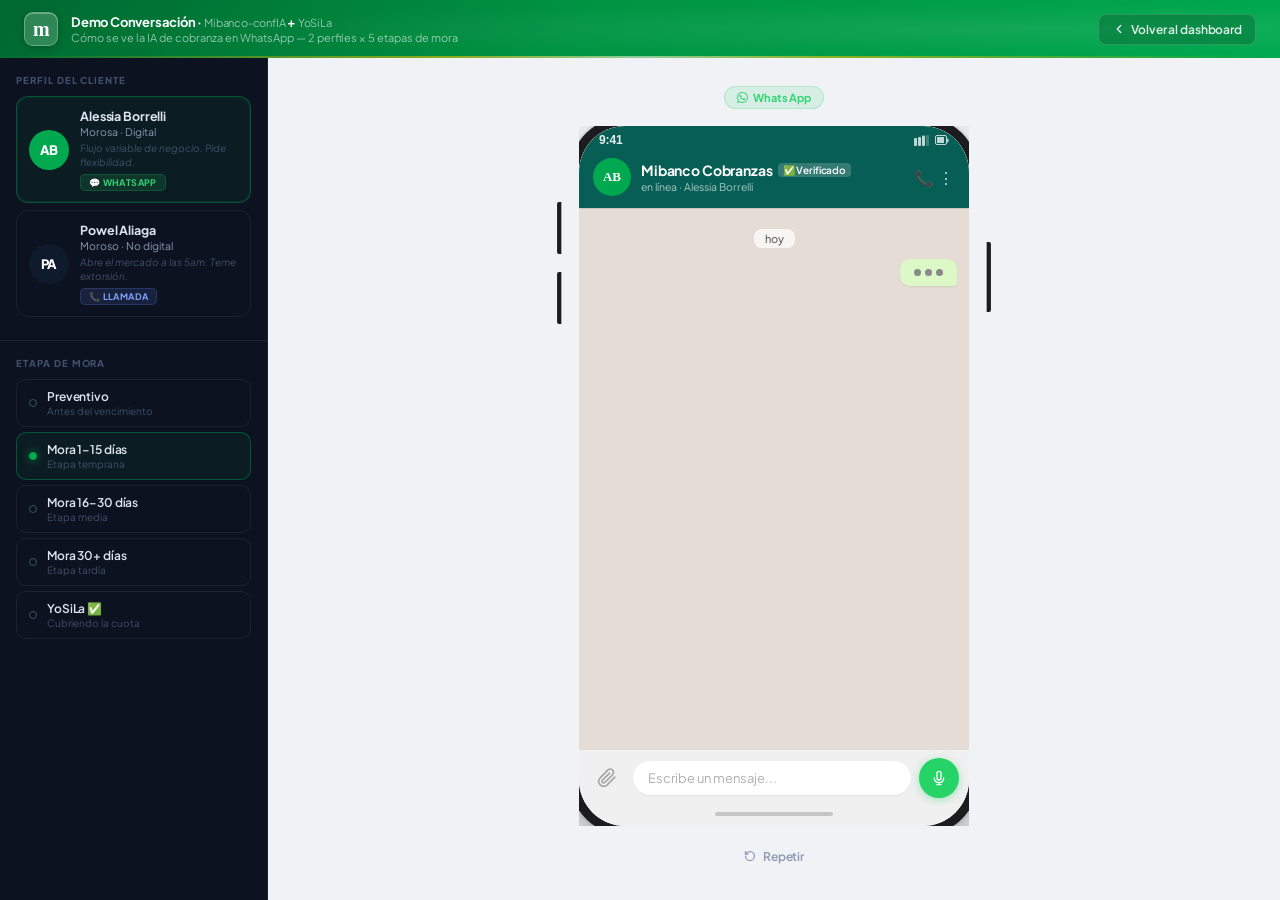
==== commit 3f003ea9: "asdsda" ====
--- a/mvp-cobranza/web/chat.html
+++ b/mvp-cobranza/web/chat.html
@@ -59,6 +59,11 @@
       </span>
     </div>
 
+    <!-- Botones laterales decorativos del celular -->
+    <div class="phone-side-btn phone-btn-vol-up" aria-hidden="true"></div>
+    <div class="phone-side-btn phone-btn-vol-down" aria-hidden="true"></div>
+    <div class="phone-side-btn phone-btn-power" aria-hidden="true"></div>
+
     <!-- Escenario de dos celulares — sender phone vive FUERA del container principal -->
     <div class="phones-stage" id="phonesStage">
 
@@ -102,6 +107,7 @@
               <svg width="16" height="16" viewBox="0 0 24 24" fill="white"><path d="M12 1a4 4 0 0 1 4 4v7a4 4 0 0 1-8 0V5a4 4 0 0 1 4-4zm0 2a2 2 0 0 0-2 2v7a2 2 0 0 0 4 0V5a2 2 0 0 0-2-2zm7 8a1 1 0 0 1 1 1 8 8 0 0 1-7 7.938V21h2a1 1 0 1 1 0 2H9a1 1 0 1 1 0-2h2v-1.062A8 8 0 0 1 4 12a1 1 0 1 1 2 0 6 6 0 0 0 12 0 1 1 0 0 1 1-1z"/></svg>
             </div>
           </div>
+          <div class="phone-home-bar" aria-hidden="true"></div>
         </div>
 
         <!-- Yape phone (overlay, entra desde la derecha) -->
@@ -119,6 +125,7 @@
             <span class="yp-nav-ic">📋</span>
             <span class="yp-nav-ic">👤</span>
           </div>
+          <div class="phone-home-bar" aria-hidden="true"></div>
         </div>
 
       </div><!-- /phone-container -->
--- a/mvp-cobranza/web/chat.css
+++ b/mvp-cobranza/web/chat.css
@@ -338,23 +338,12 @@
   display: flex;
   align-items: center;
   justify-content: center;
-  background: radial-gradient(ellipse at 50% 25%, #0c1830 0%, var(--bg) 65%);
+  background: #f0f2f6;
   padding: 24px;
   overflow: hidden;
   position: relative;
 }
 
-/* Grid dot texture */
-.chat-panel::before {
-  content: "";
-  position: absolute;
-  inset: 0;
-  background-image:
-    radial-gradient(circle, rgba(255,255,255,.035) 1px, transparent 1px);
-  background-size: 28px 28px;
-  pointer-events: none;
-}
-
 .phone-ui-wrap {
   display: flex;
   flex-direction: column;
@@ -362,6 +351,45 @@
   gap: 14px;
   position: relative;
   z-index: 1;
+}
+
+/* Botones laterales del celular — puramente decorativos */
+.phone-side-btn {
+  position: absolute;
+  background: #1c1c1e;
+  border-radius: 3px;
+  pointer-events: none;
+  z-index: 0;
+}
+
+/* Volumen arriba */
+.phone-btn-vol-up {
+  left: calc(50% - 195px - 22px);
+  top: calc(26px + 90px);   /* offset por app-label gap */
+  width: 4px;
+  height: 52px;
+  border-radius: 2px 0 0 2px;
+  box-shadow: inset 1px 0 0 rgba(255,255,255,.07), 1px 0 0 rgba(0,0,0,.3);
+}
+
+/* Volumen abajo */
+.phone-btn-vol-down {
+  left: calc(50% - 195px - 22px);
+  top: calc(26px + 160px);
+  width: 4px;
+  height: 52px;
+  border-radius: 2px 0 0 2px;
+  box-shadow: inset 1px 0 0 rgba(255,255,255,.07), 1px 0 0 rgba(0,0,0,.3);
+}
+
+/* Power / sleep */
+.phone-btn-power {
+  right: calc(50% - 195px - 22px);
+  top: calc(26px + 130px);
+  width: 4px;
+  height: 70px;
+  border-radius: 0 2px 2px 0;
+  box-shadow: inset -1px 0 0 rgba(255,255,255,.07), -1px 0 0 rgba(0,0,0,.3);
 }
 
 /* App label chips */
@@ -419,30 +447,71 @@
 
 .phones-stage.sp-active { overflow: visible; }
 
+/* Home indicator bar */
+.phone-home-bar {
+  flex-shrink: 0;
+  display: flex;
+  justify-content: center;
+  align-items: center;
+  padding: 6px 0 10px;
+  background: inherit;
+}
+
+.phone-home-bar::after {
+  content: "";
+  display: block;
+  width: 118px;
+  height: 4px;
+  background: rgba(0,0,0,.18);
+  border-radius: 2px;
+}
+
+/* En Yape el home bar es blanco (nav es blanco) */
+.yape-phone .phone-home-bar,
+.yp-nav + .phone-home-bar {
+  background: #fff;
+}
+
+.yape-phone .phone-home-bar::after {
+  background: rgba(0,0,0,.14);
+}
+
+/* En WA el home bar hereda el fondo gris del footer */
+.wa-phone .phone-home-bar {
+  background: #f0f0f0;
+}
+
 .phone-container {
   position: relative;
   overflow: hidden;
   width: 100%;
   height: 100%;
-  border-radius: 44px;
+  border-radius: 46px;
   box-shadow:
-    0 0 0 9px #151f35,
-    0 0 0 10px rgba(255,255,255,.045),
-    0 0 0 11px rgba(0,0,0,.3),
-    0 40px 100px rgba(0,0,0,.85),
-    0 16px 40px rgba(0,0,0,.5),
-    0 0 80px rgba(0,169,79,.05);
+    /* pantalla: borde interior sutil */
+    inset 0 0 0 1px rgba(255,255,255,.45),
+    /* marco del celular */
+    0 0 0 9px #1c1c1e,
+    /* brillo del borde del marco */
+    0 0 0 10px rgba(255,255,255,.11),
+    /* contorno exterior */
+    0 0 0 11px rgba(0,0,0,.07),
+    /* sombra principal */
+    0 28px 72px rgba(0,0,0,.32),
+    0 10px 28px rgba(0,0,0,.18),
+    0 3px 8px rgba(0,0,0,.1);
   transition: transform .45s cubic-bezier(.16,1,.3,1), box-shadow .45s ease;
 }
 
 .phone-container.yp-shadow {
   box-shadow:
-    0 0 0 9px #120d28,
-    0 0 0 10px rgba(255,255,255,.045),
-    0 0 0 11px rgba(0,0,0,.3),
-    0 40px 100px rgba(0,0,0,.85),
-    0 16px 40px rgba(94,23,235,.22),
-    0 0 80px rgba(94,23,235,.18);
+    inset 0 0 0 1px rgba(255,255,255,.45),
+    0 0 0 9px #1c1c1e,
+    0 0 0 10px rgba(255,255,255,.11),
+    0 0 0 11px rgba(0,0,0,.07),
+    0 28px 72px rgba(94,23,235,.28),
+    0 10px 28px rgba(94,23,235,.18),
+    0 3px 8px rgba(0,0,0,.1);
 }
 
 .phone-container.sp-push-right { transform: translateX(22%); }
@@ -451,7 +520,7 @@
 .phone-wrap {
   position: absolute;
   inset: 0;
-  border-radius: 44px;
+  border-radius: 46px;
   overflow: hidden;
   display: flex;
   flex-direction: column;
@@ -657,7 +726,7 @@
   display: flex;
   align-items: center;
   gap: 8px;
-  padding: 8px 10px 16px;
+  padding: 8px 10px;
   flex-shrink: 0;
 }
 
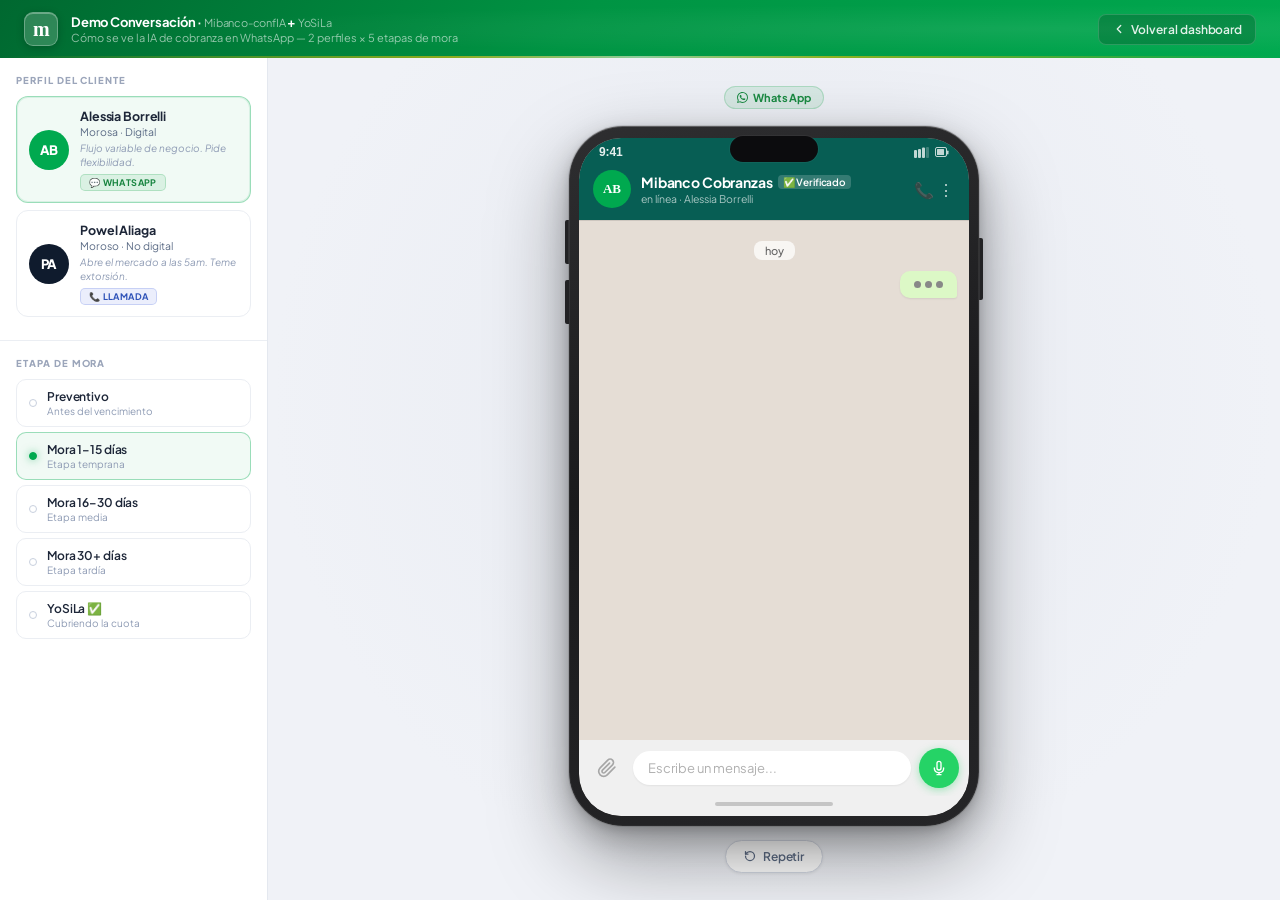
==== commit 1e65f2ce: "commiteo historico!" ====
--- a/mvp-cobranza/web/chat.html
+++ b/mvp-cobranza/web/chat.html
@@ -59,13 +59,12 @@
       </span>
     </div>
 
-    <!-- Botones laterales decorativos del celular -->
-    <div class="phone-side-btn phone-btn-vol-up" aria-hidden="true"></div>
-    <div class="phone-side-btn phone-btn-vol-down" aria-hidden="true"></div>
-    <div class="phone-side-btn phone-btn-power" aria-hidden="true"></div>
+    <!-- Frame físico del celular: Dynamic Island + botones laterales via CSS -->
+    <div class="phone-device-outer">
+      <div class="phone-di" aria-hidden="true"></div>
 
-    <!-- Escenario de dos celulares — sender phone vive FUERA del container principal -->
-    <div class="phones-stage" id="phonesStage">
+      <!-- Escenario de dos celulares — sender phone vive FUERA del container principal -->
+      <div class="phones-stage" id="phonesStage">
 
       <!-- Sender phone: celular separado, entra desde la izquierda -->
       <div class="phone-wrap sender-phone" id="senderPhone">
@@ -130,7 +129,8 @@
 
       </div><!-- /phone-container -->
 
-    </div><!-- /phones-stage -->
+      </div><!-- /phones-stage -->
+    </div><!-- /phone-device-outer -->
 
     <!-- Botón replay -->
     <button class="replay-btn" id="replayBtn" title="Repetir animación">
--- a/mvp-cobranza/web/chat.css
+++ b/mvp-cobranza/web/chat.css
@@ -43,8 +43,8 @@
 body {
   margin: 0;
   font-family: var(--sans);
-  background: var(--bg);
-  color: var(--ink);
+  background: #f4f5f8;
+  color: #1d2638;
   font-size: 14px;
   -webkit-font-smoothing: antialiased;
   -moz-osx-font-smoothing: grayscale;
@@ -176,25 +176,25 @@
 
 /* ── LEFT PANEL ── */
 .left-panel {
-  background: var(--surface-1);
-  border-right: 1px solid var(--border);
+  background: #ffffff;
+  border-right: 1px solid #e4e8ef;
   display: flex;
   flex-direction: column;
   overflow-y: auto;
 }
 
 .left-panel::-webkit-scrollbar { width: 3px; }
-.left-panel::-webkit-scrollbar-thumb { background: var(--border-hover); border-radius: 4px; }
+.left-panel::-webkit-scrollbar-thumb { background: #d0d6e0; border-radius: 4px; }
 
 .left-section { padding: 16px; }
-.left-section + .left-section { border-top: 1px solid var(--border); }
+.left-section + .left-section { border-top: 1px solid #ebeef3; }
 
 .section-title {
   font-size: 9.5px;
   font-weight: 800;
   text-transform: uppercase;
   letter-spacing: .1em;
-  color: var(--ink-muted);
+  color: #9ba5ba;
   margin: 0 0 10px;
 }
 
@@ -204,7 +204,7 @@
   align-items: center;
   gap: 11px;
   padding: 11px 12px;
-  border: 1px solid var(--border);
+  border: 1px solid #ebeef3;
   border-radius: 12px;
   cursor: pointer;
   margin-bottom: 7px;
@@ -213,13 +213,13 @@
 }
 
 .profile-card:hover {
-  background: rgba(255,255,255,.04);
-  border-color: var(--border-hover);
+  background: #f5f7fb;
+  border-color: #d4d9e4;
 }
 
 .profile-card.active {
-  border-color: var(--border-active);
-  background: rgba(0,169,79,.07);
+  border-color: rgba(0,169,79,.36);
+  background: rgba(0,169,79,.055);
   box-shadow: 0 0 0 1px rgba(0,169,79,.1) inset;
 }
 
@@ -241,7 +241,7 @@
 .profile-name {
   font-weight: 700;
   font-size: 12.5px;
-  color: var(--ink);
+  color: #1d2638;
   white-space: nowrap;
   overflow: hidden;
   text-overflow: ellipsis;
@@ -250,13 +250,13 @@
 
 .profile-type {
   font-size: 10.5px;
-  color: var(--ink-mid);
+  color: #5c6c86;
   margin-top: 1px;
 }
 
 .profile-nota {
   font-size: 10px;
-  color: var(--ink-muted);
+  color: #8e9bb4;
   margin-top: 3px;
   line-height: 1.4;
   font-style: italic;
@@ -273,8 +273,8 @@
   display: inline-block;
 }
 
-.canal-wa   { background: rgba(37,211,102,.14); color: #35d475; border: 1px solid rgba(37,211,102,.2); }
-.canal-llamada { background: rgba(100,136,250,.14); color: #7da3fb; border: 1px solid rgba(100,136,250,.2); }
+.canal-wa   { background: rgba(22,163,74,.10); color: #16833e; border: 1px solid rgba(22,163,74,.22); }
+.canal-llamada { background: rgba(59,91,219,.10); color: #2e52b8; border: 1px solid rgba(59,91,219,.2); }
 
 /* Stage selector */
 .stage-list { display: flex; flex-direction: column; gap: 5px; }
@@ -284,32 +284,32 @@
   align-items: center;
   gap: 10px;
   padding: 9px 12px;
-  border: 1px solid var(--border);
+  border: 1px solid #ebeef3;
   border-radius: 10px;
   cursor: pointer;
   background: transparent;
   text-align: left;
   width: 100%;
   transition: background .16s, border-color .16s;
-  color: var(--ink);
+  color: #1d2638;
   font-family: var(--sans);
 }
 
 .stage-btn:hover {
-  background: rgba(255,255,255,.04);
-  border-color: var(--border-hover);
+  background: #f5f7fb;
+  border-color: #d4d9e4;
 }
 
 .stage-btn.active {
-  border-color: var(--border-active);
-  background: rgba(0,169,79,.07);
+  border-color: rgba(0,169,79,.36);
+  background: rgba(0,169,79,.055);
 }
 
 .stage-dot {
   width: 8px;
   height: 8px;
   border-radius: 50%;
-  border: 1.5px solid var(--ink-muted);
+  border: 1.5px solid #c8d0de;
   flex-shrink: 0;
   transition: background .16s, border-color .16s, box-shadow .16s;
 }
@@ -317,19 +317,19 @@
 .stage-btn.active .stage-dot {
   background: var(--mb-green);
   border-color: var(--mb-green);
-  box-shadow: 0 0 10px rgba(0,169,79,.7);
+  box-shadow: 0 0 8px rgba(0,169,79,.5);
 }
 
 .stage-label {
   font-size: 12px;
   font-weight: 600;
-  color: var(--ink);
+  color: #1d2638;
   letter-spacing: -.01em;
 }
 
 .stage-sub {
   font-size: 10px;
-  color: var(--ink-muted);
+  color: #8e9bb4;
   margin-top: 1px;
 }
 
@@ -338,7 +338,7 @@
   display: flex;
   align-items: center;
   justify-content: center;
-  background: #f0f2f6;
+  background: radial-gradient(ellipse at 50% 40%, #e8ebf2 0%, #f0f2f7 70%);
   padding: 24px;
   overflow: hidden;
   position: relative;
@@ -353,43 +353,77 @@
   z-index: 1;
 }
 
-/* Botones laterales del celular — puramente decorativos */
-.phone-side-btn {
+/* ── PHONE DEVICE FRAME ── */
+.phone-device-outer {
+  position: relative;
+  padding: 12px 10px 10px;
+  background: linear-gradient(168deg, #2e2e30 0%, #1a1a1c 48%, #252527 100%);
+  border-radius: 54px;
+  box-shadow:
+    inset 0 1px 0 rgba(255,255,255,.18),
+    inset 0 0 0 1px rgba(255,255,255,.07),
+    inset 0 -1px 0 rgba(0,0,0,.25),
+    0 0 0 1px rgba(0,0,0,.1),
+    0 32px 80px rgba(0,0,0,.36),
+    0 12px 30px rgba(0,0,0,.2),
+    0 4px 10px rgba(0,0,0,.12);
+  transition: box-shadow .45s ease;
+}
+
+.phone-device-outer:has(.phone-container.yp-shadow) {
+  box-shadow:
+    inset 0 1px 0 rgba(255,255,255,.18),
+    inset 0 0 0 1px rgba(255,255,255,.07),
+    inset 0 -1px 0 rgba(0,0,0,.25),
+    0 0 0 1px rgba(0,0,0,.1),
+    0 32px 80px rgba(94,23,235,.32),
+    0 12px 30px rgba(94,23,235,.18),
+    0 4px 10px rgba(0,0,0,.12);
+}
+
+/* Dynamic Island */
+.phone-di {
   position: absolute;
-  background: #1c1c1e;
-  border-radius: 3px;
+  top: 10px;
+  left: 50%;
+  transform: translateX(-50%);
+  width: 88px;
+  height: 26px;
+  background: #0c0c0e;
+  border-radius: 13px;
+  z-index: 50;
   pointer-events: none;
-  z-index: 0;
-}
-
-/* Volumen arriba */
-.phone-btn-vol-up {
-  left: calc(50% - 195px - 22px);
-  top: calc(26px + 90px);   /* offset por app-label gap */
+  box-shadow: 0 0 0 1px rgba(255,255,255,.04);
+}
+
+/* Volume buttons (left side) */
+.phone-device-outer::before {
+  content: "";
+  position: absolute;
+  left: -4px;
+  top: 94px;
   width: 4px;
-  height: 52px;
+  height: 44px;
+  background: #222224;
   border-radius: 2px 0 0 2px;
-  box-shadow: inset 1px 0 0 rgba(255,255,255,.07), 1px 0 0 rgba(0,0,0,.3);
-}
-
-/* Volumen abajo */
-.phone-btn-vol-down {
-  left: calc(50% - 195px - 22px);
-  top: calc(26px + 160px);
+  box-shadow:
+    inset -1px 0 0 rgba(255,255,255,.08),
+    0 60px 0 0 #222224;
+  pointer-events: none;
+}
+
+/* Power button (right side) */
+.phone-device-outer::after {
+  content: "";
+  position: absolute;
+  right: -4px;
+  top: 112px;
   width: 4px;
-  height: 52px;
-  border-radius: 2px 0 0 2px;
-  box-shadow: inset 1px 0 0 rgba(255,255,255,.07), 1px 0 0 rgba(0,0,0,.3);
-}
-
-/* Power / sleep */
-.phone-btn-power {
-  right: calc(50% - 195px - 22px);
-  top: calc(26px + 130px);
-  width: 4px;
-  height: 70px;
+  height: 62px;
+  background: #222224;
   border-radius: 0 2px 2px 0;
-  box-shadow: inset -1px 0 0 rgba(255,255,255,.07), -1px 0 0 rgba(0,0,0,.3);
+  box-shadow: inset 1px 0 0 rgba(255,255,255,.08);
+  pointer-events: none;
 }
 
 /* App label chips */
@@ -416,17 +450,17 @@
 }
 
 .app-label-wa {
-  background: rgba(37,211,102,.12);
-  color: #35d475;
-  border: 1px solid rgba(37,211,102,.22);
+  background: rgba(22,163,74,.1);
+  color: #1a8a42;
+  border: 1px solid rgba(22,163,74,.22);
   opacity: 1;
   transform: translateY(0);
 }
 
 .app-label-yp {
-  background: rgba(94,23,235,.18);
-  color: #a78bfa;
-  border: 1px solid rgba(94,23,235,.28);
+  background: rgba(109,40,217,.1);
+  color: #6d28d9;
+  border: 1px solid rgba(109,40,217,.22);
   opacity: 0;
   transform: translateY(6px);
 }
@@ -439,9 +473,9 @@
   position: relative;
   width: 390px;
   max-width: 100%;
-  height: calc(100vh - 148px);
-  max-height: 700px;
-  min-height: 480px;
+  height: calc(100vh - 170px);
+  max-height: 678px;
+  min-height: 460px;
   overflow: hidden;
 }
 
@@ -486,32 +520,14 @@
   overflow: hidden;
   width: 100%;
   height: 100%;
-  border-radius: 46px;
-  box-shadow:
-    /* pantalla: borde interior sutil */
-    inset 0 0 0 1px rgba(255,255,255,.45),
-    /* marco del celular */
-    0 0 0 9px #1c1c1e,
-    /* brillo del borde del marco */
-    0 0 0 10px rgba(255,255,255,.11),
-    /* contorno exterior */
-    0 0 0 11px rgba(0,0,0,.07),
-    /* sombra principal */
-    0 28px 72px rgba(0,0,0,.32),
-    0 10px 28px rgba(0,0,0,.18),
-    0 3px 8px rgba(0,0,0,.1);
-  transition: transform .45s cubic-bezier(.16,1,.3,1), box-shadow .45s ease;
-}
-
+  border-radius: 42px;
+  box-shadow: inset 0 0 0 1px rgba(255,255,255,.14);
+  transition: transform .45s cubic-bezier(.16,1,.3,1);
+}
+
+/* yp-shadow now handled by phone-device-outer:has() */
 .phone-container.yp-shadow {
-  box-shadow:
-    inset 0 0 0 1px rgba(255,255,255,.45),
-    0 0 0 9px #1c1c1e,
-    0 0 0 10px rgba(255,255,255,.11),
-    0 0 0 11px rgba(0,0,0,.07),
-    0 28px 72px rgba(94,23,235,.28),
-    0 10px 28px rgba(94,23,235,.18),
-    0 3px 8px rgba(0,0,0,.1);
+  box-shadow: inset 0 0 0 1px rgba(255,255,255,.14);
 }
 
 .phone-container.sp-push-right { transform: translateX(22%); }
@@ -520,7 +536,7 @@
 .phone-wrap {
   position: absolute;
   inset: 0;
-  border-radius: 46px;
+  border-radius: 42px;
   overflow: hidden;
   display: flex;
   flex-direction: column;
@@ -767,26 +783,28 @@
 
 /* ── REPLAY BUTTON ── */
 .replay-btn {
-  background: rgba(255,255,255,.06);
-  border: 1px solid var(--border);
+  background: #ffffff;
+  border: 1px solid #d4d9e4;
   border-radius: 20px;
   padding: 8px 18px;
   font-size: 12px;
   font-weight: 600;
-  color: var(--ink-mid);
+  color: #5c6b84;
   cursor: pointer;
-  transition: background .15s, border-color .15s, color .15s;
+  transition: background .15s, border-color .15s, color .15s, box-shadow .15s;
   font-family: var(--sans);
   display: flex;
   align-items: center;
   gap: 7px;
   letter-spacing: -.01em;
+  box-shadow: 0 1px 3px rgba(0,0,0,.07);
 }
 
 .replay-btn:hover {
-  border-color: rgba(0,169,79,.45);
-  color: #4dcc8a;
-  background: rgba(0,169,79,.08);
+  border-color: rgba(0,169,79,.4);
+  color: #16833e;
+  background: rgba(0,169,79,.05);
+  box-shadow: 0 1px 6px rgba(0,169,79,.15);
 }
 
 /* ── YoSiLa PROGRESS CARD ── */
@@ -1343,12 +1361,12 @@
   .demo-wrap { grid-template-columns: 1fr; }
   .left-panel {
     border-right: none;
-    border-bottom: 1px solid var(--border);
+    border-bottom: 1px solid #e4e8ef;
     max-height: 220px;
     flex-direction: row;
     overflow-x: auto;
   }
-  .left-section { border-top: none; border-right: 1px solid var(--border); min-width: 200px; }
+  .left-section { border-top: none; border-right: 1px solid #e4e8ef; min-width: 200px; }
   .chat-panel { padding: 12px; }
   .phones-stage { height: 60vh; min-height: 400px; }
 }
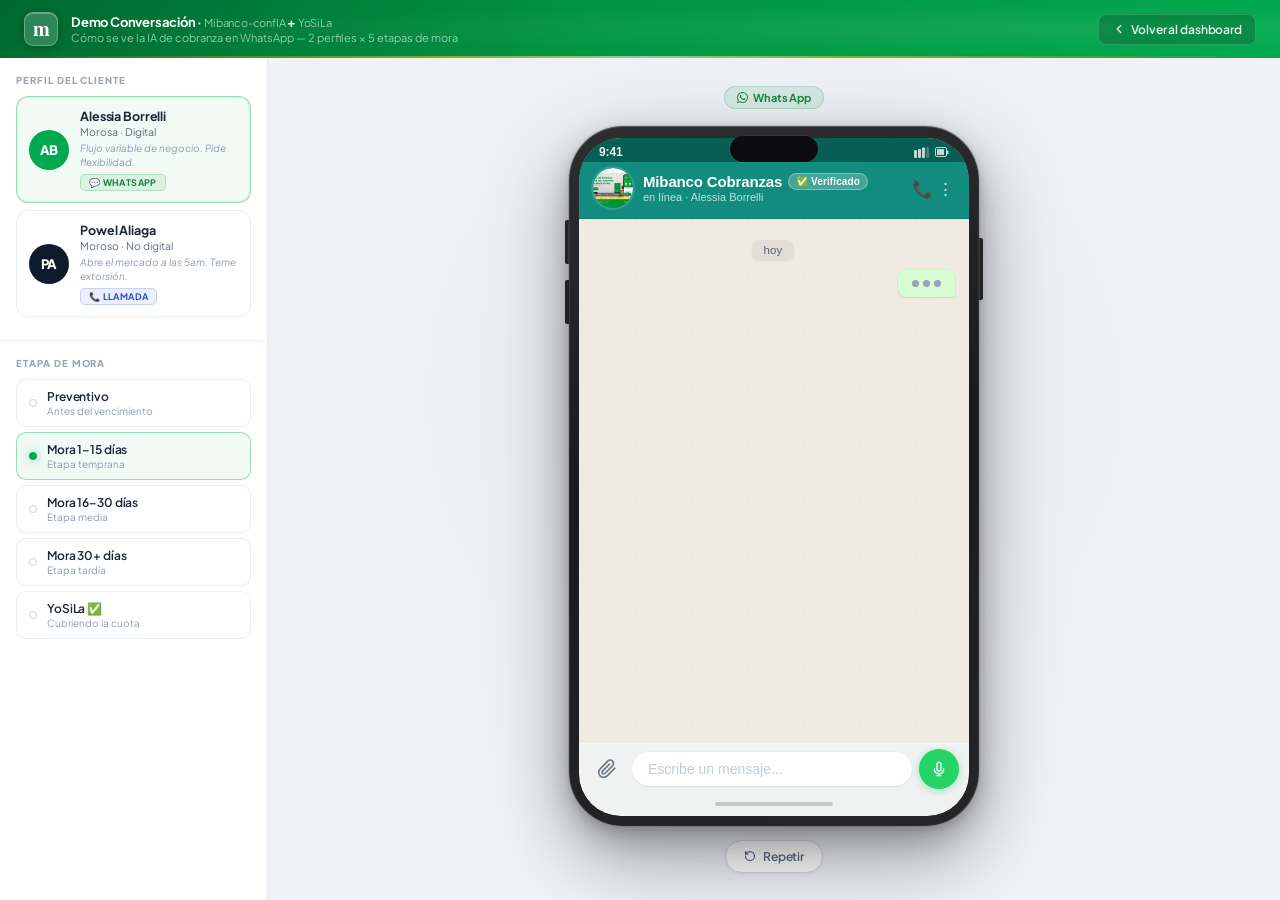
==== commit 7fcab2c9: "fix: simulación YoSiLa sin movimiento de layout — sender como overlay interno - Sender phone movido " ====
--- a/mvp-cobranza/web/chat.html
+++ b/mvp-cobranza/web/chat.html
@@ -63,27 +63,10 @@
     <div class="phone-device-outer">
       <div class="phone-di" aria-hidden="true"></div>
 
-      <!-- Escenario de dos celulares — sender phone vive FUERA del container principal -->
+      <!-- Escenario de teléfonos — todo contenido dentro del frame -->
       <div class="phones-stage" id="phonesStage">
 
-      <!-- Sender phone: celular separado, entra desde la izquierda -->
-      <div class="phone-wrap sender-phone" id="senderPhone">
-        <div class="yp-status-bar">9:41 &nbsp;&nbsp; 5G &nbsp; ▲ 100%</div>
-        <div class="yp-head">
-          <span class="yp-back">&#x2039;</span>
-          <span class="yp-head-title">Confirmar yapeo</span>
-          <div class="yp-head-avatar">💜</div>
-        </div>
-        <div class="sp-body" id="senderBody"></div>
-        <div class="yp-nav">
-          <span class="yp-nav-ic">🏠</span>
-          <span class="yp-nav-ic active">💜</span>
-          <span class="yp-nav-ic">📋</span>
-          <span class="yp-nav-ic">👤</span>
-        </div>
-      </div>
-
-      <!-- Container principal: WhatsApp + Yape (se mueve como bloque) -->
+      <!-- Container principal: WhatsApp + Yape + Sender (sin movimiento externo) -->
       <div class="phone-container" id="phoneContainer">
 
         <!-- WhatsApp phone -->
@@ -127,6 +110,24 @@
           <div class="phone-home-bar" aria-hidden="true"></div>
         </div>
 
+        <!-- Sender phone: pantalla del pagador, overlay dentro del mismo frame -->
+        <div class="phone-wrap sender-phone" id="senderPhone">
+          <div class="yp-status-bar">9:41 &nbsp;&nbsp; 5G &nbsp; ▲ 100%</div>
+          <div class="yp-head">
+            <span class="yp-back">&#x2039;</span>
+            <span class="yp-head-title">Confirmar yapeo</span>
+            <div class="yp-head-avatar">💜</div>
+          </div>
+          <div class="sp-body" id="senderBody"></div>
+          <div class="yp-nav">
+            <span class="yp-nav-ic">🏠</span>
+            <span class="yp-nav-ic active">💜</span>
+            <span class="yp-nav-ic">📋</span>
+            <span class="yp-nav-ic">👤</span>
+          </div>
+          <div class="phone-home-bar" aria-hidden="true"></div>
+        </div>
+
       </div><!-- /phone-container -->
 
       </div><!-- /phones-stage -->
--- a/mvp-cobranza/web/chat.css
+++ b/mvp-cobranza/web/chat.css
@@ -3,51 +3,55 @@
 ============================================================ */
 
 :root {
-  /* MiBanco Brand */
-  --mb-green: #00A94F;
-  --mb-green-mid: #009443;
-  --mb-green-dark: #006830;
-  --mb-gold: #FFC400;
-
-  /* Shell — dark theme */
-  --bg: #080c14;
-  --surface-1: #0c1220;
-  --surface-2: #111a2c;
-  --surface-3: #172035;
-  --border: rgba(255,255,255,.065);
-  --border-hover: rgba(255,255,255,.11);
-  --border-active: rgba(0,169,79,.4);
-
-  /* Text */
-  --ink: #dde4ef;
-  --ink-mid: #8a98b4;
-  --ink-muted: #3e4f6a;
-
-  /* WhatsApp */
-  --wa: #25D366;
-  --wa-dark: #075E54;
-  --wa-bg: #e5ddd5;
-  --wa-bank: #dcf8c6;
-  --wa-client: #ffffff;
-
-  /* Yape */
-  --yape: #5E17EB;
-  --yape-d: #4A10C4;
-  --yape-l: #EDE4FF;
-
-  --sans: "Plus Jakarta Sans", -apple-system, BlinkMacSystemFont, "Segoe UI", Roboto, sans-serif;
+ /* MiBanco Brand */
+ --mb-green: #00A94F;
+ --mb-green-mid: #009443;
+ --mb-green-dark: #006830;
+ --mb-gold: #FFC400;
+
+ /* Shell — dark theme */
+ --bg: #080c14;
+ --surface-1: #0c1220;
+ --surface-2: #111a2c;
+ --surface-3: #172035;
+ --border: rgba(255,255,255,.065);
+ --border-hover: rgba(255,255,255,.11);
+ --border-active: rgba(0,169,79,.4);
+
+ /* Text */
+ --ink: #dde4ef;
+ --ink-mid: #8a98b4;
+ --ink-muted: #3e4f6a;
+
+ /* WhatsApp — colores auténticos WA 2024 */
+ --wa: #25D366;
+ --wa-dark: #075E54;
+ --wa-header: #128C7E;
+ --wa-bg: #efeae2;
+ --wa-bank: #d9fdd3;
+ --wa-client: #ffffff;
+ --wa-text: #111b21;
+ --wa-meta: #667781;
+ --wa-divider: #54656f;
+
+ /* Yape */
+ --yape: #5E17EB;
+ --yape-d: #4A10C4;
+ --yape-l: #EDE4FF;
+
+ --sans: "Plus Jakarta Sans", -apple-system, BlinkMacSystemFont, "Segoe UI", Roboto, sans-serif;
 }
 
 *, *::before, *::after { box-sizing: border-box; }
 
 body {
-  margin: 0;
-  font-family: var(--sans);
-  background: #f4f5f8;
-  color: #1d2638;
-  font-size: 14px;
-  -webkit-font-smoothing: antialiased;
-  -moz-osx-font-smoothing: grayscale;
+ margin: 0;
+ font-family: var(--sans);
+ background: #f4f5f8;
+ color: #1d2638;
+ font-size: 14px;
+ -webkit-font-smoothing: antialiased;
+ -moz-osx-font-smoothing: grayscale;
 }
 
 /* ── PAGE SHELL ── */
@@ -55,132 +59,132 @@
 
 /* ── HEADER ── */
 .lab-bar {
-  display: flex;
-  align-items: center;
-  justify-content: space-between;
-  gap: 16px;
-  background: linear-gradient(130deg, var(--mb-green-dark) 0%, var(--mb-green-mid) 45%, var(--mb-green) 100%);
-  padding: 0 24px;
-  height: 58px;
-  flex-shrink: 0;
-  flex-wrap: wrap;
-  position: relative;
-  overflow: hidden;
+ display: flex;
+ align-items: center;
+ justify-content: space-between;
+ gap: 16px;
+ background: linear-gradient(130deg, var(--mb-green-dark) 0%, var(--mb-green-mid) 45%, var(--mb-green) 100%);
+ padding: 0 24px;
+ height: 58px;
+ flex-shrink: 0;
+ flex-wrap: wrap;
+ position: relative;
+ overflow: hidden;
 }
 
 /* Gold shimmer accent at bottom */
 .lab-bar::after {
-  content: "";
-  position: absolute;
-  bottom: 0;
-  left: 0;
-  right: 0;
-  height: 2px;
-  background: linear-gradient(90deg, transparent 0%, var(--mb-gold) 35%, #fff8e1 50%, var(--mb-gold) 65%, transparent 100%);
-  opacity: .55;
+ content: "";
+ position: absolute;
+ bottom: 0;
+ left: 0;
+ right: 0;
+ height: 2px;
+ background: linear-gradient(90deg, transparent 0%, var(--mb-gold) 35%, #fff8e1 50%, var(--mb-gold) 65%, transparent 100%);
+ opacity: .55;
 }
 
 /* Subtle noise texture overlay */
 .lab-bar::before {
-  content: "";
-  position: absolute;
-  inset: 0;
-  background-image: radial-gradient(ellipse at 80% 50%, rgba(255,255,255,.07) 0%, transparent 60%);
-  pointer-events: none;
+ content: "";
+ position: absolute;
+ inset: 0;
+ background-image: radial-gradient(ellipse at 80% 50%, rgba(255,255,255,.07) 0%, transparent 60%);
+ pointer-events: none;
 }
 
 .lb-left {
-  display: flex;
-  align-items: center;
-  gap: 13px;
-  position: relative;
-  z-index: 1;
+ display: flex;
+ align-items: center;
+ gap: 13px;
+ position: relative;
+ z-index: 1;
 }
 
 .lb-logo {
-  width: 34px;
-  height: 34px;
-  border-radius: 9px;
-  background: rgba(255,255,255,.18);
-  color: #fff;
-  display: grid;
-  place-items: center;
-  font-family: Georgia, serif;
-  font-weight: 800;
-  font-size: 20px;
-  border: 1px solid rgba(255,255,255,.28);
-  flex-shrink: 0;
-  letter-spacing: -.04em;
-  backdrop-filter: blur(4px);
-  box-shadow: 0 2px 8px rgba(0,0,0,.2), inset 0 1px 0 rgba(255,255,255,.3);
+ width: 34px;
+ height: 34px;
+ border-radius: 9px;
+ background: rgba(255,255,255,.18);
+ color: #fff;
+ display: grid;
+ place-items: center;
+ font-family: Georgia, serif;
+ font-weight: 800;
+ font-size: 20px;
+ border: 1px solid rgba(255,255,255,.28);
+ flex-shrink: 0;
+ letter-spacing: -.04em;
+ backdrop-filter: blur(4px);
+ box-shadow: 0 2px 8px rgba(0,0,0,.2), inset 0 1px 0 rgba(255,255,255,.3);
 }
 
 .lb-title {
-  display: flex;
-  flex-direction: column;
-  line-height: 1.25;
-  position: relative;
-  z-index: 1;
+ display: flex;
+ flex-direction: column;
+ line-height: 1.25;
+ position: relative;
+ z-index: 1;
 }
 
 .lb-title strong {
-  font-size: 13px;
-  font-weight: 700;
-  color: #fff;
-  letter-spacing: -.015em;
+ font-size: 13px;
+ font-weight: 700;
+ color: #fff;
+ letter-spacing: -.015em;
 }
 
 .lb-brand { color: rgba(255,255,255,.95); }
 .lb-yosila { color: #c4f5d6; font-weight: 800; }
 
 .lb-title span {
-  font-size: 11px;
-  color: rgba(255,255,255,.58);
-  font-weight: 400;
-  margin-top: 1px;
+ font-size: 11px;
+ color: rgba(255,255,255,.58);
+ font-weight: 400;
+ margin-top: 1px;
 }
 
 .lb-back {
-  background: rgba(0,0,0,.18);
-  color: rgba(255,255,255,.88);
-  border: 1px solid rgba(255,255,255,.16);
-  border-radius: 8px;
-  padding: 7px 13px;
-  font-size: 12px;
-  font-weight: 600;
-  cursor: pointer;
-  text-decoration: none;
-  display: flex;
-  align-items: center;
-  gap: 5px;
-  transition: background .15s, border-color .15s;
-  position: relative;
-  z-index: 1;
-  letter-spacing: -.01em;
+ background: rgba(0,0,0,.18);
+ color: rgba(255,255,255,.88);
+ border: 1px solid rgba(255,255,255,.16);
+ border-radius: 8px;
+ padding: 7px 13px;
+ font-size: 12px;
+ font-weight: 600;
+ cursor: pointer;
+ text-decoration: none;
+ display: flex;
+ align-items: center;
+ gap: 5px;
+ transition: background .15s, border-color .15s;
+ position: relative;
+ z-index: 1;
+ letter-spacing: -.01em;
 }
 
 .lb-back:hover {
-  background: rgba(0,0,0,.3);
-  border-color: rgba(255,255,255,.28);
-  color: #fff;
+ background: rgba(0,0,0,.3);
+ border-color: rgba(255,255,255,.28);
+ color: #fff;
 }
 
 /* ── MAIN CONTENT ── */
 .demo-wrap {
-  display: grid;
-  grid-template-columns: 268px 1fr;
-  flex: 1;
-  overflow: hidden;
-  min-height: 0;
+ display: grid;
+ grid-template-columns: 268px 1fr;
+ flex: 1;
+ overflow: hidden;
+ min-height: 0;
 }
 
 /* ── LEFT PANEL ── */
 .left-panel {
-  background: #ffffff;
-  border-right: 1px solid #e4e8ef;
-  display: flex;
-  flex-direction: column;
-  overflow-y: auto;
+ background: #ffffff;
+ border-right: 1px solid #e4e8ef;
+ display: flex;
+ flex-direction: column;
+ overflow-y: auto;
 }
 
 .left-panel::-webkit-scrollbar { width: 3px; }
@@ -190,279 +194,279 @@
 .left-section + .left-section { border-top: 1px solid #ebeef3; }
 
 .section-title {
-  font-size: 9.5px;
-  font-weight: 800;
-  text-transform: uppercase;
-  letter-spacing: .1em;
-  color: #9ba5ba;
-  margin: 0 0 10px;
+ font-size: 9.5px;
+ font-weight: 800;
+ text-transform: uppercase;
+ letter-spacing: .1em;
+ color: #9ba5ba;
+ margin: 0 0 10px;
 }
 
 /* Profile cards */
 .profile-card {
-  display: flex;
-  align-items: center;
-  gap: 11px;
-  padding: 11px 12px;
-  border: 1px solid #ebeef3;
-  border-radius: 12px;
-  cursor: pointer;
-  margin-bottom: 7px;
-  transition: background .16s, border-color .16s, box-shadow .16s;
-  background: transparent;
+ display: flex;
+ align-items: center;
+ gap: 11px;
+ padding: 11px 12px;
+ border: 1px solid #ebeef3;
+ border-radius: 12px;
+ cursor: pointer;
+ margin-bottom: 7px;
+ transition: background .16s, border-color .16s, box-shadow .16s;
+ background: transparent;
 }
 
 .profile-card:hover {
-  background: #f5f7fb;
-  border-color: #d4d9e4;
+ background: #f5f7fb;
+ border-color: #d4d9e4;
 }
 
 .profile-card.active {
-  border-color: rgba(0,169,79,.36);
-  background: rgba(0,169,79,.055);
-  box-shadow: 0 0 0 1px rgba(0,169,79,.1) inset;
+ border-color: rgba(0,169,79,.36);
+ background: rgba(0,169,79,.055);
+ box-shadow: 0 0 0 1px rgba(0,169,79,.1) inset;
 }
 
 .profile-avatar {
-  width: 40px;
-  height: 40px;
-  border-radius: 50%;
-  display: grid;
-  place-items: center;
-  font-weight: 800;
-  font-size: 13px;
-  color: #fff;
-  flex-shrink: 0;
-  letter-spacing: -.02em;
+ width: 40px;
+ height: 40px;
+ border-radius: 50%;
+ display: grid;
+ place-items: center;
+ font-weight: 800;
+ font-size: 13px;
+ color: #fff;
+ flex-shrink: 0;
+ letter-spacing: -.02em;
 }
 
 .profile-info { min-width: 0; }
 
 .profile-name {
-  font-weight: 700;
-  font-size: 12.5px;
-  color: #1d2638;
-  white-space: nowrap;
-  overflow: hidden;
-  text-overflow: ellipsis;
-  letter-spacing: -.01em;
+ font-weight: 700;
+ font-size: 12.5px;
+ color: #1d2638;
+ white-space: nowrap;
+ overflow: hidden;
+ text-overflow: ellipsis;
+ letter-spacing: -.01em;
 }
 
 .profile-type {
-  font-size: 10.5px;
-  color: #5c6c86;
-  margin-top: 1px;
+ font-size: 10.5px;
+ color: #5c6c86;
+ margin-top: 1px;
 }
 
 .profile-nota {
-  font-size: 10px;
-  color: #8e9bb4;
-  margin-top: 3px;
-  line-height: 1.4;
-  font-style: italic;
+ font-size: 10px;
+ color: #8e9bb4;
+ margin-top: 3px;
+ line-height: 1.4;
+ font-style: italic;
 }
 
 .canal-badge {
-  font-size: 9px;
-  font-weight: 700;
-  padding: 2px 8px;
-  border-radius: 5px;
-  text-transform: uppercase;
-  letter-spacing: .04em;
-  margin-top: 5px;
-  display: inline-block;
-}
-
-.canal-wa   { background: rgba(22,163,74,.10); color: #16833e; border: 1px solid rgba(22,163,74,.22); }
+ font-size: 9px;
+ font-weight: 700;
+ padding: 2px 8px;
+ border-radius: 5px;
+ text-transform: uppercase;
+ letter-spacing: .04em;
+ margin-top: 5px;
+ display: inline-block;
+}
+
+.canal-wa { background: rgba(22,163,74,.10); color: #16833e; border: 1px solid rgba(22,163,74,.22); }
 .canal-llamada { background: rgba(59,91,219,.10); color: #2e52b8; border: 1px solid rgba(59,91,219,.2); }
 
 /* Stage selector */
 .stage-list { display: flex; flex-direction: column; gap: 5px; }
 
 .stage-btn {
-  display: flex;
-  align-items: center;
-  gap: 10px;
-  padding: 9px 12px;
-  border: 1px solid #ebeef3;
-  border-radius: 10px;
-  cursor: pointer;
-  background: transparent;
-  text-align: left;
-  width: 100%;
-  transition: background .16s, border-color .16s;
-  color: #1d2638;
-  font-family: var(--sans);
+ display: flex;
+ align-items: center;
+ gap: 10px;
+ padding: 9px 12px;
+ border: 1px solid #ebeef3;
+ border-radius: 10px;
+ cursor: pointer;
+ background: transparent;
+ text-align: left;
+ width: 100%;
+ transition: background .16s, border-color .16s;
+ color: #1d2638;
+ font-family: var(--sans);
 }
 
 .stage-btn:hover {
-  background: #f5f7fb;
-  border-color: #d4d9e4;
+ background: #f5f7fb;
+ border-color: #d4d9e4;
 }
 
 .stage-btn.active {
-  border-color: rgba(0,169,79,.36);
-  background: rgba(0,169,79,.055);
+ border-color: rgba(0,169,79,.36);
+ background: rgba(0,169,79,.055);
 }
 
 .stage-dot {
-  width: 8px;
-  height: 8px;
-  border-radius: 50%;
-  border: 1.5px solid #c8d0de;
-  flex-shrink: 0;
-  transition: background .16s, border-color .16s, box-shadow .16s;
+ width: 8px;
+ height: 8px;
+ border-radius: 50%;
+ border: 1.5px solid #c8d0de;
+ flex-shrink: 0;
+ transition: background .16s, border-color .16s, box-shadow .16s;
 }
 
 .stage-btn.active .stage-dot {
-  background: var(--mb-green);
-  border-color: var(--mb-green);
-  box-shadow: 0 0 8px rgba(0,169,79,.5);
+ background: var(--mb-green);
+ border-color: var(--mb-green);
+ box-shadow: 0 0 8px rgba(0,169,79,.5);
 }
 
 .stage-label {
-  font-size: 12px;
-  font-weight: 600;
-  color: #1d2638;
-  letter-spacing: -.01em;
+ font-size: 12px;
+ font-weight: 600;
+ color: #1d2638;
+ letter-spacing: -.01em;
 }
 
 .stage-sub {
-  font-size: 10px;
-  color: #8e9bb4;
-  margin-top: 1px;
+ font-size: 10px;
+ color: #8e9bb4;
+ margin-top: 1px;
 }
 
 /* ── RIGHT: CHAT PANEL ── */
 .chat-panel {
-  display: flex;
-  align-items: center;
-  justify-content: center;
-  background: radial-gradient(ellipse at 50% 40%, #e8ebf2 0%, #f0f2f7 70%);
-  padding: 24px;
-  overflow: hidden;
-  position: relative;
+ display: flex;
+ align-items: center;
+ justify-content: center;
+ background: radial-gradient(ellipse at 50% 40%, #e8ebf2 0%, #f0f2f7 70%);
+ padding: 24px;
+ overflow: hidden;
+ position: relative;
 }
 
 .phone-ui-wrap {
-  display: flex;
-  flex-direction: column;
-  align-items: center;
-  gap: 14px;
-  position: relative;
-  z-index: 1;
+ display: flex;
+ flex-direction: column;
+ align-items: center;
+ gap: 14px;
+ position: relative;
+ z-index: 1;
 }
 
 /* ── PHONE DEVICE FRAME ── */
 .phone-device-outer {
-  position: relative;
-  padding: 12px 10px 10px;
-  background: linear-gradient(168deg, #2e2e30 0%, #1a1a1c 48%, #252527 100%);
-  border-radius: 54px;
-  box-shadow:
-    inset 0 1px 0 rgba(255,255,255,.18),
-    inset 0 0 0 1px rgba(255,255,255,.07),
-    inset 0 -1px 0 rgba(0,0,0,.25),
-    0 0 0 1px rgba(0,0,0,.1),
-    0 32px 80px rgba(0,0,0,.36),
-    0 12px 30px rgba(0,0,0,.2),
-    0 4px 10px rgba(0,0,0,.12);
-  transition: box-shadow .45s ease;
+ position: relative;
+ padding: 12px 10px 10px;
+ background: linear-gradient(168deg, #2e2e30 0%, #1a1a1c 48%, #252527 100%);
+ border-radius: 54px;
+ box-shadow:
+  inset 0 1px 0 rgba(255,255,255,.18),
+  inset 0 0 0 1px rgba(255,255,255,.07),
+  inset 0 -1px 0 rgba(0,0,0,.25),
+  0 0 0 1px rgba(0,0,0,.1),
+  0 32px 80px rgba(0,0,0,.36),
+  0 12px 30px rgba(0,0,0,.2),
+  0 4px 10px rgba(0,0,0,.12);
+ transition: box-shadow .45s ease;
 }
 
 .phone-device-outer:has(.phone-container.yp-shadow) {
-  box-shadow:
-    inset 0 1px 0 rgba(255,255,255,.18),
-    inset 0 0 0 1px rgba(255,255,255,.07),
-    inset 0 -1px 0 rgba(0,0,0,.25),
-    0 0 0 1px rgba(0,0,0,.1),
-    0 32px 80px rgba(94,23,235,.32),
-    0 12px 30px rgba(94,23,235,.18),
-    0 4px 10px rgba(0,0,0,.12);
+ box-shadow:
+  inset 0 1px 0 rgba(255,255,255,.18),
+  inset 0 0 0 1px rgba(255,255,255,.07),
+  inset 0 -1px 0 rgba(0,0,0,.25),
+  0 0 0 1px rgba(0,0,0,.1),
+  0 32px 80px rgba(94,23,235,.32),
+  0 12px 30px rgba(94,23,235,.18),
+  0 4px 10px rgba(0,0,0,.12);
 }
 
 /* Dynamic Island */
 .phone-di {
-  position: absolute;
-  top: 10px;
-  left: 50%;
-  transform: translateX(-50%);
-  width: 88px;
-  height: 26px;
-  background: #0c0c0e;
-  border-radius: 13px;
-  z-index: 50;
-  pointer-events: none;
-  box-shadow: 0 0 0 1px rgba(255,255,255,.04);
+ position: absolute;
+ top: 10px;
+ left: 50%;
+ transform: translateX(-50%);
+ width: 88px;
+ height: 26px;
+ background: #0c0c0e;
+ border-radius: 13px;
+ z-index: 50;
+ pointer-events: none;
+ box-shadow: 0 0 0 1px rgba(255,255,255,.04);
 }
 
 /* Volume buttons (left side) */
 .phone-device-outer::before {
-  content: "";
-  position: absolute;
-  left: -4px;
-  top: 94px;
-  width: 4px;
-  height: 44px;
-  background: #222224;
-  border-radius: 2px 0 0 2px;
-  box-shadow:
-    inset -1px 0 0 rgba(255,255,255,.08),
-    0 60px 0 0 #222224;
-  pointer-events: none;
+ content: "";
+ position: absolute;
+ left: -4px;
+ top: 94px;
+ width: 4px;
+ height: 44px;
+ background: #222224;
+ border-radius: 2px 0 0 2px;
+ box-shadow:
+  inset -1px 0 0 rgba(255,255,255,.08),
+  0 60px 0 0 #222224;
+ pointer-events: none;
 }
 
 /* Power button (right side) */
 .phone-device-outer::after {
-  content: "";
-  position: absolute;
-  right: -4px;
-  top: 112px;
-  width: 4px;
-  height: 62px;
-  background: #222224;
-  border-radius: 0 2px 2px 0;
-  box-shadow: inset 1px 0 0 rgba(255,255,255,.08);
-  pointer-events: none;
+ content: "";
+ position: absolute;
+ right: -4px;
+ top: 112px;
+ width: 4px;
+ height: 62px;
+ background: #222224;
+ border-radius: 0 2px 2px 0;
+ box-shadow: inset 1px 0 0 rgba(255,255,255,.08);
+ pointer-events: none;
 }
 
 /* App label chips */
 .app-label {
-  position: relative;
-  height: 26px;
-  width: 100%;
-  display: flex;
-  justify-content: center;
+ position: relative;
+ height: 26px;
+ width: 100%;
+ display: flex;
+ justify-content: center;
 }
 
 .app-label-wa, .app-label-yp {
-  position: absolute;
-  top: 0;
-  display: flex;
-  align-items: center;
-  gap: 5px;
-  font-size: 11px;
-  font-weight: 700;
-  padding: 4px 12px;
-  border-radius: 20px;
-  letter-spacing: .02em;
-  transition: opacity .3s ease, transform .3s ease;
+ position: absolute;
+ top: 0;
+ display: flex;
+ align-items: center;
+ gap: 5px;
+ font-size: 11px;
+ font-weight: 700;
+ padding: 4px 12px;
+ border-radius: 20px;
+ letter-spacing: .02em;
+ transition: opacity .3s ease, transform .3s ease;
 }
 
 .app-label-wa {
-  background: rgba(22,163,74,.1);
-  color: #1a8a42;
-  border: 1px solid rgba(22,163,74,.22);
-  opacity: 1;
-  transform: translateY(0);
+ background: rgba(22,163,74,.1);
+ color: #1a8a42;
+ border: 1px solid rgba(22,163,74,.22);
+ opacity: 1;
+ transform: translateY(0);
 }
 
 .app-label-yp {
-  background: rgba(109,40,217,.1);
-  color: #6d28d9;
-  border: 1px solid rgba(109,40,217,.22);
-  opacity: 0;
-  transform: translateY(6px);
+ background: rgba(109,40,217,.1);
+ color: #6d28d9;
+ border: 1px solid rgba(109,40,217,.22);
+ opacity: 0;
+ transform: translateY(6px);
 }
 
 .app-label.yp-mode .app-label-wa { opacity: 0; transform: translateY(-6px); }
@@ -470,390 +474,514 @@
 
 /* ── PHONE STAGE + CONTAINER ── */
 .phones-stage {
-  position: relative;
-  width: 390px;
-  max-width: 100%;
-  height: calc(100vh - 170px);
-  max-height: 678px;
-  min-height: 460px;
-  overflow: hidden;
-}
-
-.phones-stage.sp-active { overflow: visible; }
+ position: relative;
+ width: 390px;
+ max-width: 100%;
+ height: calc(100vh - 170px);
+ max-height: 678px;
+ min-height: 460px;
+ overflow: hidden;
+}
+
+/* .phones-stage.sp-active — ya no necesario, sender-phone es overlay interno */
 
 /* Home indicator bar */
 .phone-home-bar {
-  flex-shrink: 0;
-  display: flex;
-  justify-content: center;
-  align-items: center;
-  padding: 6px 0 10px;
-  background: inherit;
+ flex-shrink: 0;
+ display: flex;
+ justify-content: center;
+ align-items: center;
+ padding: 6px 0 10px;
+ background: inherit;
 }
 
 .phone-home-bar::after {
-  content: "";
-  display: block;
-  width: 118px;
-  height: 4px;
-  background: rgba(0,0,0,.18);
-  border-radius: 2px;
+ content: "";
+ display: block;
+ width: 118px;
+ height: 4px;
+ background: rgba(0,0,0,.18);
+ border-radius: 2px;
 }
 
 /* En Yape el home bar es blanco (nav es blanco) */
 .yape-phone .phone-home-bar,
 .yp-nav + .phone-home-bar {
-  background: #fff;
+ background: #fff;
 }
 
 .yape-phone .phone-home-bar::after {
-  background: rgba(0,0,0,.14);
+ background: rgba(0,0,0,.14);
 }
 
 /* En WA el home bar hereda el fondo gris del footer */
 .wa-phone .phone-home-bar {
-  background: #f0f0f0;
+ background: #f0f2f2;
 }
 
 .phone-container {
-  position: relative;
-  overflow: hidden;
-  width: 100%;
-  height: 100%;
-  border-radius: 42px;
-  box-shadow: inset 0 0 0 1px rgba(255,255,255,.14);
-  transition: transform .45s cubic-bezier(.16,1,.3,1);
-}
-
-/* yp-shadow now handled by phone-device-outer:has() */
+ position: relative;
+ overflow: hidden;
+ width: 100%;
+ height: 100%;
+ border-radius: 42px;
+ box-shadow: inset 0 0 0 1px rgba(255,255,255,.14);
+ transition: transform .45s cubic-bezier(.16,1,.3,1);
+}
+
 .phone-container.yp-shadow {
-  box-shadow: inset 0 0 0 1px rgba(255,255,255,.14);
-}
-
-.phone-container.sp-push-right { transform: translateX(22%); }
+ box-shadow: inset 0 0 0 1px rgba(255,255,255,.14);
+}
+
+/* .phone-container.sp-push-right — ya no necesario, sender-phone es overlay interno */
 
 /* ── PHONE WRAP ── */
 .phone-wrap {
-  position: absolute;
-  inset: 0;
-  border-radius: 42px;
-  overflow: hidden;
-  display: flex;
-  flex-direction: column;
-  background: var(--wa-bg);
-  transition: transform .45s cubic-bezier(.16,1,.3,1);
-  will-change: transform;
-}
-
-.wa-phone  { transform: translateX(0); z-index: 1; }
+ position: absolute;
+ inset: 0;
+ border-radius: 42px;
+ overflow: hidden;
+ display: flex;
+ flex-direction: column;
+ background: var(--wa-bg);
+ transition: transform .45s cubic-bezier(.16,1,.3,1);
+ will-change: transform;
+}
+
+.wa-phone { transform: translateX(0); z-index: 1; }
 .yape-phone { transform: translateX(105%); z-index: 2; }
 .yape-phone.yp-visible { transform: translateX(0); }
 .wa-phone.yp-push { transform: translateX(-12%); }
 
 /* ── WA SYSTEM STATUS BAR ── */
 .wa-status-bar-sys {
-  background: var(--wa-dark);
-  display: flex;
-  align-items: center;
-  justify-content: space-between;
-  padding: 7px 20px 3px;
-  flex-shrink: 0;
+ background: var(--wa-dark);
+ display: flex;
+ align-items: center;
+ justify-content: space-between;
+ padding: 7px 20px 3px;
+ flex-shrink: 0;
 }
 
 .wa-sys-time {
-  font-size: 12px;
-  font-weight: 700;
-  color: rgba(255,255,255,.9);
-  font-family: -apple-system, BlinkMacSystemFont, sans-serif;
-  letter-spacing: -.01em;
+ font-size: 12px;
+ font-weight: 700;
+ color: rgba(255,255,255,.9);
+ font-family: -apple-system, BlinkMacSystemFont, sans-serif;
+ letter-spacing: -.01em;
 }
 
 .wa-sys-right {
-  display: flex;
-  align-items: center;
-  gap: 6px;
-}
-
-/* ── WHATSAPP HEADER ── */
+ display: flex;
+ align-items: center;
+ gap: 6px;
+}
+
+/* ── WHATSAPP HEADER — pixel-perfect WA Web style ── */
 .wa-head {
-  background: var(--wa-dark);
-  color: #fff;
-  display: flex;
-  align-items: center;
-  gap: 10px;
-  padding: 8px 14px 12px;
-  flex-shrink: 0;
-  box-shadow: 0 1px 0 rgba(0,0,0,.1);
+ background: var(--wa-header);
+ color: #fff;
+ display: flex;
+ align-items: center;
+ gap: 10px;
+ padding: 6px 14px 10px;
+ flex-shrink: 0;
+ border-bottom: 1px solid rgba(0,0,0,.08);
+ box-shadow: 0 1px 3px rgba(0,0,0,.15);
 }
 
 .wa-avatar-wrap {
-  width: 38px;
-  height: 38px;
-  border-radius: 50%;
-  background: var(--mb-green);
-  display: grid;
-  place-items: center;
-  font-weight: 800;
-  font-size: 13px;
-  color: #fff;
-  flex-shrink: 0;
-  font-family: Georgia, serif;
+ width: 40px;
+ height: 40px;
+ border-radius: 50%;
+ overflow: hidden;
+ flex-shrink: 0;
+ box-shadow: 0 0 0 2px rgba(255,255,255,.15);
+ background: #00a884;
+}
+
+.wa-avatar-img {
+ width: 100%;
+ height: 100%;
+ object-fit: cover;
+ border-radius: 50%;
+ display: block;
 }
 
 .wa-contact { flex: 1; }
 
 .wa-cname {
-  font-weight: 700;
-  font-size: 14px;
-  display: flex;
-  align-items: center;
-  gap: 5px;
-  letter-spacing: -.01em;
-}
-
+ font-weight: 600;
+ font-size: 15px;
+ display: flex;
+ align-items: center;
+ gap: 6px;
+ letter-spacing: -.01em;
+ font-family: -apple-system, BlinkMacSystemFont, "Segoe UI", sans-serif;
+}
+
+/* Verified badge — estilo autético WA Business */
 .wa-cname .verified {
-  font-size: 10px;
-  background: rgba(255,255,255,.18);
-  padding: 1px 5px;
-  border-radius: 4px;
-  font-weight: 600;
-}
-
-.wa-status { font-size: 10.5px; opacity: .65; margin-top: 1px; }
+ font-size: 10px;
+ background: rgba(255,255,255,.22);
+ backdrop-filter: blur(4px);
+ padding: 2px 7px;
+ border-radius: 20px;
+ font-weight: 700;
+ color: #fff;
+ border: 1px solid rgba(255,255,255,.3);
+ letter-spacing: .01em;
+ display: inline-flex;
+ align-items: center;
+ gap: 3px;
+}
+
+.wa-status {
+ font-size: 11px;
+ color: rgba(255,255,255,.72);
+ margin-top: 1.5px;
+ font-family: -apple-system, BlinkMacSystemFont, "Segoe UI", sans-serif;
+ font-weight: 400;
+}
 
 .wa-actions {
-  display: flex;
-  gap: 14px;
-  font-size: 16px;
-  opacity: .75;
-  cursor: pointer;
-  letter-spacing: .04em;
-}
-
-/* ── CHAT BODY ── */
+ display: flex;
+ gap: 16px;
+ font-size: 17px;
+ opacity: .8;
+ cursor: pointer;
+ letter-spacing: .04em;
+}
+
+/* ── CHAT BODY — fondo auténtico WA ── */
 .wa-body {
-  flex: 1;
-  overflow-y: auto;
-  padding: 10px 12px;
-  display: flex;
-  flex-direction: column;
-  gap: 3px;
-  scroll-behavior: smooth;
+ flex: 1;
+ overflow-y: auto;
+ overflow-x: hidden;
+ padding: 10px 14px 10px 12px;
+ display: flex;
+ flex-direction: column;
+ gap: 3px;
+ scroll-behavior: smooth;
+ background: var(--wa-bg);
+ /* sutil patrón WA hecho con CSS puro */
+ background-image:
+  radial-gradient(circle at 1px 1px, rgba(0,0,0,.025) 1px, transparent 0);
+ background-size: 28px 28px;
 }
 
 .wa-body::-webkit-scrollbar { width: 3px; }
-.wa-body::-webkit-scrollbar-thumb { background: rgba(0,0,0,.18); border-radius: 4px; }
-
-/* date divider */
-.date-divider { text-align: center; margin: 10px 0 8px; }
+.wa-body::-webkit-scrollbar-thumb { background: rgba(0,0,0,.15); border-radius: 4px; }
+
+/* ── DATE DIVIDER — WA exacto ── */
+.date-divider {
+ text-align: center;
+ margin: 10px 0 8px;
+ position: relative;
+}
 
 .date-divider span {
-  font-size: 11px;
-  color: #666;
-  background: rgba(255,255,255,.72);
-  padding: 3px 11px;
-  border-radius: 8px;
-  font-weight: 500;
-}
-
-/* messages */
-.msg { display: flex; flex-direction: column; max-width: 80%; margin: 2px 0; }
-.msg-bank   { align-self: flex-end;   align-items: flex-end; }
+ font-size: 11.5px;
+ color: var(--wa-divider);
+ background: rgba(225,221,213,.92);
+ padding: 4px 12px;
+ border-radius: 7px;
+ font-weight: 500;
+ box-shadow: 0 1px 2px rgba(0,0,0,.08);
+ letter-spacing: .01em;
+ font-family: -apple-system, BlinkMacSystemFont, "Segoe UI", sans-serif;
+}
+
+/* ── MENSAJES ── */
+.msg {
+ display: flex;
+ flex-direction: column;
+ max-width: 80%;
+ margin: 2px 0;
+ position: relative;
+}
+.msg-bank { align-self: flex-end; align-items: flex-end; }
 .msg-client { align-self: flex-start; align-items: flex-start; }
 
+/* BURBUJA BASE */
 .msg-bubble {
-  padding: 7px 11px 4px;
-  border-radius: 10px;
-  font-size: 13px;
-  line-height: 1.5;
-  position: relative;
-  word-break: break-word;
-  animation: fadeUp .2s ease;
-  color: #111;
-}
-
+ padding: 6px 10px 18px;
+ border-radius: 7.5px;
+ font-size: 13.5px;
+ line-height: 1.5;
+ position: relative;
+ word-break: break-word;
+ animation: fadeUp .2s ease;
+ color: var(--wa-text);
+ font-family: -apple-system, BlinkMacSystemFont, "Segoe UI", sans-serif;
+}
+
+/* ── BURBUJA BANCO (derecha, verde) ── */
 .msg-bank .msg-bubble {
-  background: var(--wa-bank);
-  border-bottom-right-radius: 3px;
-  box-shadow: 0 1px 2px rgba(0,0,0,.08);
-}
-
+ background: var(--wa-bank);
+ border-bottom-right-radius: 2px;
+ box-shadow: 0 1px 2px rgba(0,0,0,.10), 0 0 0 .5px rgba(0,0,0,.04);
+}
+
+/* Tail burbuja banco — WA clásico */
+.msg-bank .msg-bubble::after {
+ content: '';
+ position: absolute;
+ bottom: 0;
+ right: -8px;
+ width: 9px;
+ height: 13px;
+ background: var(--wa-bank);
+ clip-path: polygon(0 0, 0 100%, 100% 100%);
+ border-radius: 0 0 1.5px 0;
+}
+
+/* ── BURBUJA CLIENTE (izquierda, blanco) ── */
 .msg-client .msg-bubble {
-  background: var(--wa-client);
-  border-bottom-left-radius: 3px;
-  box-shadow: 0 1px 2px rgba(0,0,0,.08);
-}
-
+ background: var(--wa-client);
+ border-bottom-left-radius: 2px;
+ box-shadow: 0 1px 2px rgba(0,0,0,.10), 0 0 0 .5px rgba(0,0,0,.04);
+}
+
+/* Tail burbuja cliente */
+.msg-client .msg-bubble::after {
+ content: '';
+ position: absolute;
+ bottom: 0;
+ left: -8px;
+ width: 9px;
+ height: 13px;
+ background: var(--wa-client);
+ clip-path: polygon(100% 0, 0 100%, 100% 100%);
+ border-radius: 0 0 0 1.5px;
+}
+
+/* ── TIMESTAMP / META — WA style dentro de burbuja ── */
 .msg-meta {
-  font-size: 10px;
-  color: #999;
-  margin-top: 2px;
-  display: flex;
-  align-items: center;
-  gap: 4px;
-  padding: 0 3px;
+ font-size: 10.5px;
+ color: var(--wa-meta);
+ margin-top: 2px;
+ display: flex;
+ align-items: center;
+ gap: 3px;
+ padding: 0 2px;
+ font-family: -apple-system, BlinkMacSystemFont, "Segoe UI", sans-serif;
 }
 
 .msg-bank .msg-meta { justify-content: flex-end; }
-.ticks { color: #53bdeb; font-size: 11px; }
-
-/* typing dots */
+
+/* Timestamp dentro de burbuja — WA auténtico */
+.msg-time {
+ position: absolute;
+ bottom: 4px;
+ right: 7px;
+ font-size: 10px;
+ color: rgba(0,0,0,.38);
+ display: inline-flex;
+ align-items: center;
+ gap: 3px;
+ line-height: 1;
+ white-space: nowrap;
+ font-family: -apple-system, BlinkMacSystemFont, "Segoe UI", sans-serif;
+ pointer-events: none;
+}
+
+.msg-bank .msg-time {
+ color: rgba(0,0,0,.38);
+}
+
+.msg-client .msg-time {
+ color: rgba(0,0,0,.38);
+}
+
+/* Ticks azules WA */
+.ticks {
+ color: #53bdeb;
+ font-size: 12px;
+ line-height: 1;
+}
+
+/* ── TYPING DOTS ── */
 .typing .msg-bubble {
-  background: var(--wa-bank);
-  padding: 10px 14px;
-  border-bottom-right-radius: 3px;
+ background: var(--wa-bank);
+ padding: 10px 14px;
+ border-bottom-right-radius: 2px;
+ /* Sin padding extra de timestamp */
+ padding-bottom: 10px;
+}
+
+/* Suprimir tail en typing (no es un mensaje real) */
+.typing .msg-bubble::after {
+ display: none;
 }
 
 .dots { display: flex; align-items: center; gap: 4px; }
 .dots span {
-  display: inline-block;
-  width: 7px; height: 7px;
-  background: #888;
-  border-radius: 50%;
-  animation: bounce 1.2s infinite;
+ display: inline-block;
+ width: 7px; height: 7px;
+ background: #94a3b8;
+ border-radius: 50%;
+ animation: bounce 1.2s infinite;
 }
 .dots span:nth-child(2) { animation-delay: .2s; }
 .dots span:nth-child(3) { animation-delay: .4s; }
 
-/* system cards */
+/* ── SYSTEM CARDS — acción del motor ── */
 .sys-card {
-  align-self: center;
-  background: rgba(255,255,255,.84);
-  border: 1px solid rgba(0,0,0,.08);
-  border-radius: 10px;
-  padding: 7px 14px;
-  margin: 6px 0;
-  display: flex;
-  align-items: center;
-  gap: 8px;
-  font-size: 12px;
-  color: #555;
-  box-shadow: 0 1px 4px rgba(0,0,0,.07);
-  animation: fadeUp .2s ease;
-  font-weight: 500;
-}
-
-.sys-llamada { border-color: #b0c4f5; background: #eff3fe; color: #1a4fa3; }
-.sys-campo   { border-color: #b8ddb6; background: #eff7ee; color: #2a6b28; }
-
-/* ── FOOTER INPUT ── */
+ align-self: center;
+ border-radius: 20px;
+ padding: 6px 14px;
+ margin: 5px 0;
+ display: inline-flex;
+ align-items: center;
+ flex-wrap: wrap;
+ gap: 4px;
+ font-size: 11.5px;
+ box-shadow: 0 1px 3px rgba(0,0,0,.09);
+ animation: fadeUp .2s ease;
+ font-weight: 600;
+ letter-spacing: -.01em;
+ font-family: -apple-system, BlinkMacSystemFont, "Segoe UI", sans-serif;
+ max-width: 90%;
+ text-align: center;
+ justify-content: center;
+ line-height: 1.4;
+}
+
+/* Card: Llamada — azul/teal WA */
+.sys-llamada {
+ background: #e8f4fd;
+ color: #1a5276;
+ border: 1px solid #aed6f1;
+}
+
+/* Card: Campo — naranja/ámbar — ÚLTIMO RECURSO */
+.sys-campo {
+ background: #fff8f0;
+ color: #7d4a00;
+ border: 1px solid #fbbf24;
+ font-weight: 700;
+}
+
+/* ── FOOTER — WA auténtico ── */
 .wa-footer {
-  background: #f0f0f0;
-  display: flex;
-  align-items: center;
-  gap: 8px;
-  padding: 8px 10px;
-  flex-shrink: 0;
+ background: #f0f2f2;
+ display: flex;
+ align-items: center;
+ gap: 7px;
+ padding: 7px 10px;
+ flex-shrink: 0;
+ border-top: 1px solid rgba(0,0,0,.06);
 }
 
 .wa-attach {
-  width: 36px; height: 36px;
-  display: grid; place-items: center;
-  color: #888;
-  cursor: pointer;
-  opacity: .7;
-  flex-shrink: 0;
+ width: 36px; height: 36px;
+ display: grid; place-items: center;
+ color: #54656f;
+ cursor: pointer;
+ opacity: .85;
+ flex-shrink: 0;
 }
 
 .wa-input-box {
-  flex: 1;
-  background: #fff;
-  border-radius: 22px;
-  padding: 9px 15px;
-  font-size: 13px;
-  color: #b0b0b0;
-  cursor: default;
-  user-select: none;
-  font-family: var(--sans);
-  box-shadow: 0 1px 2px rgba(0,0,0,.06);
+ flex: 1;
+ background: #fff;
+ border-radius: 22px;
+ padding: 9px 16px;
+ font-size: 14px;
+ color: #c0cdd6;
+ cursor: default;
+ user-select: none;
+ font-family: -apple-system, BlinkMacSystemFont, "Segoe UI", sans-serif;
+ box-shadow: 0 1px 1px rgba(0,0,0,.06), 0 0 0 .5px rgba(0,0,0,.04);
 }
 
 .wa-mic {
-  width: 40px; height: 40px;
-  border-radius: 50%;
-  background: var(--wa);
-  display: grid; place-items: center;
-  cursor: pointer;
-  flex-shrink: 0;
-  transition: transform .12s;
-  box-shadow: 0 2px 8px rgba(37,211,102,.4);
+ width: 40px; height: 40px;
+ border-radius: 50%;
+ background: var(--wa);
+ display: grid; place-items: center;
+ cursor: pointer;
+ flex-shrink: 0;
+ transition: transform .12s;
+ box-shadow: 0 2px 8px rgba(37,211,102,.4);
 }
 
 .wa-mic:hover { transform: scale(1.06); }
 
 /* ── REPLAY BUTTON ── */
 .replay-btn {
-  background: #ffffff;
-  border: 1px solid #d4d9e4;
-  border-radius: 20px;
-  padding: 8px 18px;
-  font-size: 12px;
-  font-weight: 600;
-  color: #5c6b84;
-  cursor: pointer;
-  transition: background .15s, border-color .15s, color .15s, box-shadow .15s;
-  font-family: var(--sans);
-  display: flex;
-  align-items: center;
-  gap: 7px;
-  letter-spacing: -.01em;
-  box-shadow: 0 1px 3px rgba(0,0,0,.07);
+ background: #ffffff;
+ border: 1px solid #d4d9e4;
+ border-radius: 20px;
+ padding: 8px 18px;
+ font-size: 12px;
+ font-weight: 600;
+ color: #5c6b84;
+ cursor: pointer;
+ transition: background .15s, border-color .15s, color .15s, box-shadow .15s;
+ font-family: var(--sans);
+ display: flex;
+ align-items: center;
+ gap: 7px;
+ letter-spacing: -.01em;
+ box-shadow: 0 1px 3px rgba(0,0,0,.07);
 }
 
 .replay-btn:hover {
-  border-color: rgba(0,169,79,.4);
-  color: #16833e;
-  background: rgba(0,169,79,.05);
-  box-shadow: 0 1px 6px rgba(0,169,79,.15);
+ border-color: rgba(0,169,79,.4);
+ color: #16833e;
+ background: rgba(0,169,79,.05);
+ box-shadow: 0 1px 6px rgba(0,169,79,.15);
 }
 
 /* ── YoSiLa PROGRESS CARD ── */
 .yk-card {
-  align-self: flex-end;
-  max-width: 84%;
-  background: #fff;
-  border-radius: 14px;
-  padding: 13px 15px;
-  border: 1.5px solid #bde4c9;
-  box-shadow: 0 2px 10px rgba(0,0,0,.1);
-  margin: 6px 0;
-  animation: fadeUp .25s ease;
+ align-self: flex-end;
+ max-width: 84%;
+ background: #fff;
+ border-radius: 10px;
+ padding: 13px 15px;
+ border: 1.5px solid #bde4c9;
+ box-shadow: 0 1px 2px rgba(0,0,0,.08), 0 0 0 .5px rgba(0,0,0,.04);
+ margin: 6px 0;
+ animation: fadeUp .25s ease;
 }
 
 .yk-card-title {
-  font-size: 12.5px;
-  font-weight: 800;
-  color: #138a5b;
-  margin-bottom: 10px;
-  display: flex;
-  align-items: center;
-  gap: 5px;
+ font-size: 12.5px;
+ font-weight: 800;
+ color: #138a5b;
+ margin-bottom: 10px;
+ display: flex;
+ align-items: center;
+ gap: 5px;
 }
 
 .yk-bar-row { margin-bottom: 8px; }
 
 .yk-bar-label {
-  display: flex;
-  justify-content: space-between;
-  font-size: 11px;
-  font-weight: 600;
-  color: #444;
-  margin-bottom: 4px;
+ display: flex;
+ justify-content: space-between;
+ font-size: 11px;
+ font-weight: 600;
+ color: #444;
+ margin-bottom: 4px;
 }
 .yk-bar-label span { font-family: ui-monospace, "SF Mono", monospace; }
 
 .yk-track {
-  height: 10px;
-  background: #e5f5ed;
-  border-radius: 6px;
-  overflow: hidden;
+ height: 10px;
+ background: #e5f5ed;
+ border-radius: 6px;
+ overflow: hidden;
 }
 
 .yk-fill {
-  height: 100%;
-  border-radius: 6px;
-  background: linear-gradient(90deg, #22c55e, #25D366);
-  transition: width .8s cubic-bezier(.16,1,.3,1);
+ height: 100%;
+ border-radius: 6px;
+ background: linear-gradient(90deg, #22c55e, #25D366);
+ transition: width .8s cubic-bezier(.16,1,.3,1);
 }
 
 .yk-fill.cap { background: linear-gradient(90deg, #f59e0b, #fbbf24); }
@@ -861,68 +989,68 @@
 .yk-sub { font-size: 10.5px; color: #888; margin-top: 8px; }
 
 .yk-meta {
-  font-size: 10px;
-  color: #999;
-  text-align: right;
-  margin-top: 6px;
-  display: flex;
-  align-items: center;
-  justify-content: flex-end;
-  gap: 4px;
+ font-size: 10px;
+ color: #999;
+ text-align: right;
+ margin-top: 6px;
+ display: flex;
+ align-items: center;
+ justify-content: flex-end;
+ gap: 4px;
 }
 .yk-meta .ticks { color: #53bdeb; }
 
 /* ── YAPE STATUS BAR ── */
 .yp-status-bar {
-  background: var(--yape);
-  color: rgba(255,255,255,.68);
-  font-size: 10.5px;
-  padding: 6px 16px;
-  text-align: right;
-  letter-spacing: .02em;
-  flex-shrink: 0;
-  font-weight: 500;
+ background: var(--yape);
+ color: rgba(255,255,255,.68);
+ font-size: 10.5px;
+ padding: 6px 16px;
+ text-align: right;
+ letter-spacing: .02em;
+ flex-shrink: 0;
+ font-weight: 500;
 }
 
 /* ── YAPE HEADER ── */
 .yp-head {
-  background: var(--yape);
-  color: #fff;
-  padding: 10px 14px 14px;
-  display: flex;
-  align-items: center;
-  gap: 10px;
-  flex-shrink: 0;
-  box-shadow: 0 2px 8px rgba(94,23,235,.3);
+ background: var(--yape);
+ color: #fff;
+ padding: 10px 14px 14px;
+ display: flex;
+ align-items: center;
+ gap: 10px;
+ flex-shrink: 0;
+ box-shadow: 0 2px 8px rgba(94,23,235,.3);
 }
 
 .yp-back {
-  font-size: 26px;
-  cursor: pointer;
-  opacity: .8;
-  font-weight: 300;
-  line-height: 1;
+ font-size: 26px;
+ cursor: pointer;
+ opacity: .8;
+ font-weight: 300;
+ line-height: 1;
 }
 
 .yp-head-title { flex: 1; font-weight: 900; font-size: 20px; letter-spacing: -.03em; }
 
 .yp-head-avatar {
-  width: 34px; height: 34px;
-  border-radius: 50%;
-  background: rgba(255,255,255,.18);
-  border: 1px solid rgba(255,255,255,.22);
-  display: grid; place-items: center;
-  font-size: 16px;
+ width: 34px; height: 34px;
+ border-radius: 50%;
+ background: rgba(255,255,255,.18);
+ border: 1px solid rgba(255,255,255,.22);
+ display: grid; place-items: center;
+ font-size: 16px;
 }
 
 .yp-body { flex: 1; overflow-y: auto; }
 
 .yp-nav {
-  background: #fff;
-  border-top: 1px solid #eee;
-  display: flex;
-  padding: 10px 0 10px;
-  flex-shrink: 0;
+ background: #fff;
+ border-top: 1px solid #eee;
+ display: flex;
+ padding: 10px 0 10px;
+ flex-shrink: 0;
 }
 
 .yp-nav-ic { flex: 1; text-align: center; font-size: 22px; opacity: .28; cursor: pointer; transition: opacity .15s; }
@@ -931,26 +1059,26 @@
 
 /* ── YAPE IDLE STATE ── */
 .yp-idle {
-  padding: 28px 20px 20px;
-  display: flex;
-  flex-direction: column;
-  align-items: center;
-  background: linear-gradient(160deg, var(--yape) 0%, #7c3aed 100%);
-  min-height: 100%;
+ padding: 28px 20px 20px;
+ display: flex;
+ flex-direction: column;
+ align-items: center;
+ background: linear-gradient(160deg, var(--yape) 0%, #7c3aed 100%);
+ min-height: 100%;
 }
 
 .yp-idle-logo { font-size: 44px; margin-bottom: 6px; }
 .yp-idle-name { font-size: 22px; font-weight: 900; color: #fff; letter-spacing: -.03em; margin-bottom: 24px; }
 
 .yp-idle-bal-card {
-  background: rgba(255,255,255,.13);
-  border: 1px solid rgba(255,255,255,.22);
-  border-radius: 18px;
-  padding: 18px 24px;
-  text-align: center;
-  width: 100%;
-  margin-bottom: 20px;
-  backdrop-filter: blur(8px);
+ background: rgba(255,255,255,.13);
+ border: 1px solid rgba(255,255,255,.22);
+ border-radius: 18px;
+ padding: 18px 24px;
+ text-align: center;
+ width: 100%;
+ margin-bottom: 20px;
+ backdrop-filter: blur(8px);
 }
 
 .yp-idle-bal-label { font-size: 11px; color: rgba(255,255,255,.62); text-transform: uppercase; letter-spacing: .07em; margin-bottom: 6px; }
@@ -959,42 +1087,42 @@
 .yp-idle-btns { display: grid; grid-template-columns: 1fr 1fr; gap: 10px; width: 100%; }
 
 .yp-idle-btn {
-  background: rgba(255,255,255,.13);
-  border: 1px solid rgba(255,255,255,.2);
-  border-radius: 12px;
-  padding: 14px 10px;
-  font-weight: 700;
-  font-size: 12.5px;
-  color: #fff;
-  cursor: pointer;
-  text-align: center;
-  transition: background .15s;
+ background: rgba(255,255,255,.13);
+ border: 1px solid rgba(255,255,255,.2);
+ border-radius: 12px;
+ padding: 14px 10px;
+ font-weight: 700;
+ font-size: 12.5px;
+ color: #fff;
+ cursor: pointer;
+ text-align: center;
+ transition: background .15s;
 }
 
 .yp-idle-btn.primary {
-  background: #fff;
-  color: var(--yape);
-  grid-column: 1 / -1;
-  font-size: 15px;
-  padding: 16px;
-  border: none;
-  font-weight: 800;
-  border-radius: 14px;
+ background: #fff;
+ color: var(--yape);
+ grid-column: 1 / -1;
+ font-size: 15px;
+ padding: 16px;
+ border: none;
+ font-weight: 800;
+ border-radius: 14px;
 }
 
 /* ── YAPE REGISTRO ── */
 .yp-step {
-  display: flex;
-  align-items: center;
-  gap: 10px;
-  padding: 10px 12px;
-  border-radius: 10px;
-  background: #f8f4ff;
-  border: 1px solid #e0d4fa;
-  margin-bottom: 8px;
-  opacity: 0;
-  transform: translateX(16px);
-  transition: opacity .35s ease, transform .35s ease;
+ display: flex;
+ align-items: center;
+ gap: 10px;
+ padding: 10px 12px;
+ border-radius: 10px;
+ background: #f8f4ff;
+ border: 1px solid #e0d4fa;
+ margin-bottom: 8px;
+ opacity: 0;
+ transform: translateX(16px);
+ transition: opacity .35s ease, transform .35s ease;
 }
 
 .yp-step.yp-step-visible { opacity: 1; transform: translateX(0); }
@@ -1003,33 +1131,33 @@
 .yp-reg-title { font-weight: 800; font-size: 14.5px; color: var(--yape-d); margin-bottom: 14px; }
 
 .yp-ic {
-  width: 24px; height: 24px;
-  border-radius: 50%;
-  background: var(--yape);
-  color: #fff;
-  display: grid; place-items: center;
-  font-size: 11px; font-weight: 800; flex-shrink: 0;
+ width: 24px; height: 24px;
+ border-radius: 50%;
+ background: var(--yape);
+ color: #fff;
+ display: grid; place-items: center;
+ font-size: 11px; font-weight: 800; flex-shrink: 0;
 }
 
 .yp-step b { display: block; font-size: 13px; color: #1a0040; line-height: 1.3; }
 .yp-step small { font-size: 10.5px; color: #888; }
 
 .yp-reg-ok {
-  background: #f0fdf4; color: #15803d;
-  font-size: 12px; font-weight: 700;
-  padding: 10px 14px; border-radius: 10px;
-  border: 1px solid #bbf7d0; margin-top: 4px;
+ background: #f0fdf4; color: #15803d;
+ font-size: 12px; font-weight: 700;
+ padding: 10px 14px; border-radius: 10px;
+ border: 1px solid #bbf7d0; margin-top: 4px;
 }
 
 /* ── YAPE TRANSACCION ── */
 .yp-tx { display: flex; flex-direction: column; min-height: 100%; }
 
 .yp-tx-hero {
-  background: linear-gradient(160deg, var(--yape) 0%, #7c3aed 100%);
-  color: #fff;
-  padding: 24px 20px 22px;
-  text-align: center;
-  flex-shrink: 0;
+ background: linear-gradient(160deg, var(--yape) 0%, #7c3aed 100%);
+ color: #fff;
+ padding: 24px 20px 22px;
+ text-align: center;
+ flex-shrink: 0;
 }
 
 .yp-tx-hero-ico { font-size: 36px; margin-bottom: 10px; }
@@ -1041,116 +1169,116 @@
 .yp-tx-body { flex: 1; background: #fff; padding: 16px; }
 
 .yp-tx-row {
-  display: flex;
-  justify-content: space-between;
-  align-items: center;
-  padding: 11px 0;
-  border-bottom: 1px solid #f2f2f2;
-  font-size: 13px;
+ display: flex;
+ justify-content: space-between;
+ align-items: center;
+ padding: 11px 0;
+ border-bottom: 1px solid #f2f2f2;
+ font-size: 13px;
 }
 .yp-tx-row:last-child { border-bottom: none; }
 .yp-tx-row span:first-child { color: #666; }
 .yp-tx-row span:last-child { font-weight: 700; color: #111; }
 
 .yp-ys-strip {
-  background: var(--yape-l);
-  border-radius: 12px;
-  padding: 14px;
-  margin: 12px 0;
+ background: var(--yape-l);
+ border-radius: 12px;
+ padding: 14px;
+ margin: 12px 0;
 }
 
 .yp-ys-strip-h {
-  font-size: 10.5px;
-  font-weight: 800;
-  color: var(--yape-d);
-  text-transform: uppercase;
-  letter-spacing: .05em;
-  margin-bottom: 10px;
-  display: flex;
-  align-items: center;
-  gap: 8px;
+ font-size: 10.5px;
+ font-weight: 800;
+ color: var(--yape-d);
+ text-transform: uppercase;
+ letter-spacing: .05em;
+ margin-bottom: 10px;
+ display: flex;
+ align-items: center;
+ gap: 8px;
 }
 
 .yp-ys-live {
-  font-size: 9px;
-  font-weight: 700;
-  color: #16a34a;
-  background: #dcfce7;
-  padding: 2px 7px;
-  border-radius: 20px;
-  animation: pulse-g 1.4s infinite;
-  text-transform: none;
-  letter-spacing: 0;
+ font-size: 9px;
+ font-weight: 700;
+ color: #16a34a;
+ background: #dcfce7;
+ padding: 2px 7px;
+ border-radius: 20px;
+ animation: pulse-g 1.4s infinite;
+ text-transform: none;
+ letter-spacing: 0;
 }
 
 .yp-ys-strip-row {
-  display: flex;
-  justify-content: space-between;
-  align-items: center;
-  font-size: 12.5px;
-  color: #333;
-  margin-bottom: 10px;
+ display: flex;
+ justify-content: space-between;
+ align-items: center;
+ font-size: 12.5px;
+ color: #333;
+ margin-bottom: 10px;
 }
 
 .yp-ys-ok {
-  background: #dcfce7; color: #15803d;
-  font-weight: 700; font-size: 10px;
-  padding: 2px 8px; border-radius: 5px;
+ background: #dcfce7; color: #15803d;
+ font-weight: 700; font-size: 10px;
+ padding: 2px 8px; border-radius: 5px;
 }
 
 .yp-ys-prog-lbl {
-  display: flex;
-  justify-content: space-between;
-  font-size: 11px; font-weight: 600; color: #555; margin-bottom: 5px;
+ display: flex;
+ justify-content: space-between;
+ font-size: 11px; font-weight: 600; color: #555; margin-bottom: 5px;
 }
 
 .yp-ys-track { height: 9px; background: rgba(94,23,235,.15); border-radius: 5px; overflow: hidden; }
 
 .yp-ys-fill {
-  height: 100%; border-radius: 5px;
-  background: linear-gradient(90deg, var(--yape), #a855f7);
-  transition: width .9s cubic-bezier(.16,1,.3,1);
+ height: 100%; border-radius: 5px;
+ background: linear-gradient(90deg, var(--yape), #a855f7);
+ transition: width .9s cubic-bezier(.16,1,.3,1);
 }
 
 /* ── YOSILA IMAGE CARD ── */
 .msg-img-bubble {
-  border-radius: 10px;
-  overflow: hidden;
-  box-shadow: 0 2px 8px rgba(0,0,0,.12);
-  min-width: 240px; max-width: 275px;
-  animation: fadeUp .2s ease;
+ border-radius: 10px;
+ overflow: hidden;
+ box-shadow: 0 2px 8px rgba(0,0,0,.12);
+ min-width: 240px; max-width: 275px;
+ animation: fadeUp .2s ease;
 }
 
 .yk-img-card { background: #fff; font-size: 12px; color: #1a1a2e; }
 
 .yk-img-head {
-  background: linear-gradient(135deg, var(--yape) 0%, #7c3aed 100%);
-  display: flex; align-items: center; justify-content: space-between;
-  padding: 10px 13px;
-}
-
-.yk-img-logo  { font-size: 13px; font-weight: 900; color: #fff; letter-spacing: -.02em; }
+ background: linear-gradient(135deg, var(--yape) 0%, #7c3aed 100%);
+ display: flex; align-items: center; justify-content: space-between;
+ padding: 10px 13px;
+}
+
+.yk-img-logo { font-size: 13px; font-weight: 900; color: #fff; letter-spacing: -.02em; }
 
 .yk-img-badge {
-  font-size: 9.5px; font-weight: 700;
-  background: rgba(255,255,255,.2); color: #fff;
-  padding: 2px 7px; border-radius: 20px;
+ font-size: 9.5px; font-weight: 700;
+ background: rgba(255,255,255,.2); color: #fff;
+ padding: 2px 7px; border-radius: 20px;
 }
 
 .yk-img-nombre {
-  font-size: 10px; font-weight: 700; color: #777;
-  padding: 7px 13px 0; letter-spacing: .04em; text-transform: uppercase;
+ font-size: 10px; font-weight: 700; color: #777;
+ padding: 7px 13px 0; letter-spacing: .04em; text-transform: uppercase;
 }
 
 .yk-img-hero {
-  background: linear-gradient(135deg, #f5f0ff 0%, #ede4ff 100%);
-  padding: 11px 13px 10px;
-  border-bottom: 1px solid #ddd4f7;
+ background: linear-gradient(135deg, #f5f0ff 0%, #ede4ff 100%);
+ padding: 11px 13px 10px;
+ border-bottom: 1px solid #ddd4f7;
 }
 
 .yk-img-hero-eyebrow {
-  font-size: 9.5px; font-weight: 700; text-transform: uppercase;
-  letter-spacing: .06em; color: var(--yape-d); margin-bottom: 9px;
+ font-size: 9.5px; font-weight: 700; text-transform: uppercase;
+ letter-spacing: .06em; color: var(--yape-d); margin-bottom: 9px;
 }
 
 .yk-img-hero-ex { display: flex; align-items: center; gap: 8px; }
@@ -1162,32 +1290,32 @@
 .yk-img-hero-cols { display: flex; flex-direction: column; gap: 4px; flex: 1; }
 
 .yk-img-hero-row-net, .yk-img-hero-row-ap {
-  display: flex; align-items: baseline; gap: 5px;
-  background: #fff; border-radius: 7px; padding: 4px 8px;
+ display: flex; align-items: baseline; gap: 5px;
+ background: #fff; border-radius: 7px; padding: 4px 8px;
 }
 .yk-img-hero-row-ap { background: #dcfce7; }
 
 .yk-img-hero-net-val { font-size: 13px; font-weight: 800; color: #333; }
 .yk-img-hero-net-lbl { font-size: 9px; color: #888; }
-.yk-img-hero-ap-val  { font-size: 13px; font-weight: 900; color: #15803d; }
-.yk-img-hero-ap-lbl  { font-size: 9px; font-weight: 700; color: #15803d; }
+.yk-img-hero-ap-val { font-size: 13px; font-weight: 900; color: #15803d; }
+.yk-img-hero-ap-lbl { font-size: 9px; font-weight: 700; color: #15803d; }
 
 .yk-img-hero-note {
-  font-size: 9px; color: var(--yape-d); opacity: .7;
-  margin-top: 8px; text-align: center; letter-spacing: .02em;
+ font-size: 9px; color: var(--yape-d); opacity: .7;
+ margin-top: 8px; text-align: center; letter-spacing: .02em;
 }
 
 .yk-img-divider {
-  height: 5px;
-  background: #f4f6f9;
-  border-top: 1px solid #ebebeb;
-  border-bottom: 1px solid #ebebeb;
+ height: 5px;
+ background: #f4f6f9;
+ border-top: 1px solid #ebebeb;
+ border-bottom: 1px solid #ebebeb;
 }
 
 .yk-img-cuota-row { display: flex; align-items: flex-start; gap: 8px; padding: 9px 13px; }
-.yk-img-cuota-left  { flex-shrink: 0; }
+.yk-img-cuota-left { flex-shrink: 0; }
 .yk-img-cuota-label { font-size: 9.5px; font-weight: 700; text-transform: uppercase; letter-spacing: .05em; color: #999; margin-bottom: 2px; }
-.yk-img-cuota-val   { font-size: 22px; font-weight: 900; color: #111; letter-spacing: -.04em; line-height: 1; }
+.yk-img-cuota-val { font-size: 22px; font-weight: 900; color: #111; letter-spacing: -.04em; line-height: 1; }
 .yk-img-cuota-right { flex: 1; border-left: 1px solid #eee; padding-left: 8px; }
 
 .yk-img-br { display: flex; justify-content: space-between; font-size: 11px; color: #555; padding: 2px 0; }
@@ -1199,174 +1327,197 @@
 .yk-img-sim { padding: 6px 13px 8px; }
 
 .yk-img-sim-row {
-  display: flex; justify-content: space-between; align-items: center;
-  padding: 4px 0; font-size: 11.5px; color: #444;
-  border-bottom: 1px solid #f7f7f7;
+ display: flex; justify-content: space-between; align-items: center;
+ padding: 4px 0; font-size: 11.5px; color: #444;
+ border-bottom: 1px solid #f7f7f7;
 }
 .yk-img-sim-row:last-child { border-bottom: none; }
 .yk-img-green { color: #15803d; }
 
 .yk-img-sim-hl {
-  background: #f0fdf4; border-radius: 7px;
-  padding: 5px 8px; margin: 3px -4px 0;
-  color: #15803d; border-bottom: none !important;
+ background: #f0fdf4; border-radius: 7px;
+ padding: 5px 8px; margin: 3px -4px 0;
+ color: #15803d; border-bottom: none !important;
 }
 .yk-img-sim-hl b { color: #15803d; }
 
 .yk-img-foot {
-  font-size: 9.5px; color: #999; text-align: center;
-  padding: 6px 13px 9px; border-top: 1px solid #f0f0f0;
-  letter-spacing: .01em;
-}
-
-/* ── SENDER PHONE ── */
-.phones-stage .sender-phone {
-  position: absolute;
-  inset: unset;
-  right: 100%;
-  margin-right: -18px;
-  top: 5%;
-  height: 90%;
-  width: 66%;
-  background: #f5f5f5;
-  border-radius: 28px;
-  border: 2px solid rgba(0,0,0,.07);
-  box-shadow: -14px 24px 64px rgba(0,0,0,.55), 0 4px 14px rgba(0,0,0,.2);
-  transform: translateX(-115%);
-  transition: transform .48s cubic-bezier(.16,1,.3,1);
-  z-index: 5;
+ font-size: 9.5px; color: #999; text-align: center;
+ padding: 6px 13px 9px; border-top: 1px solid #f0f0f0;
+ letter-spacing: .01em;
+}
+
+/* ── SENDER PHONE — overlay dentro del phone-container, sin mover el frame ── */
+.sender-phone {
+ background: #f8f4ff;
+ transform: translateX(105%);
+ z-index: 3;
+ transition: transform .45s cubic-bezier(.16,1,.3,1);
 }
 
 .sender-phone.sp-visible { transform: translateX(0); }
 
 .sp-body { flex: 1; overflow: hidden; position: relative; }
 
-/* Pago screen */
+/* Pago screen — fondo blanco, aspecto Yape real */
 .sp-pay {
-  padding: 20px 18px 16px;
-  display: flex; flex-direction: column; align-items: center; gap: 10px;
-  min-height: 100%;
+ padding: 24px 20px 20px;
+ display: flex; flex-direction: column; align-items: center; gap: 12px;
+ min-height: 100%;
+ background: #fff;
+ box-sizing: border-box;
 }
 
 .sp-avatar {
-  width: 52px; height: 52px; border-radius: 50%;
-  display: grid; place-items: center;
-  font-weight: 900; font-size: 17px; color: #fff; flex-shrink: 0;
+ width: 56px; height: 56px; border-radius: 50%;
+ display: grid; place-items: center;
+ font-weight: 900; font-size: 18px; color: #fff; flex-shrink: 0;
 }
 
 .sp-avatar-sender { background: #0f1b2d; }
-.sp-avatar-dest   { background: var(--yape); }
-
-.sp-pay-from, .sp-pay-to { display: flex; flex-direction: column; align-items: center; gap: 3px; }
-.sp-pay-from-name { font-size: 13.5px; font-weight: 700; color: #222; }
-.sp-pay-from-sub  { font-size: 10px; color: #999; }
-.sp-pay-to-name   { font-size: 14px; font-weight: 800; color: var(--yape); }
-.sp-pay-to-sub    { font-size: 10px; color: #888; }
-.sp-pay-arrow     { font-size: 20px; color: var(--yape); opacity: .5; line-height: 1; }
-.sp-pay-amount    { font-size: 40px; font-weight: 900; color: #111; letter-spacing: -.05em; line-height: 1; margin: 4px 0; }
+.sp-avatar-dest { background: var(--yape); overflow: hidden; padding: 0; }
+
+/* Avatar foto del cliente destinatario */
+.sp-avatar-img {
+ width: 100%;
+ height: 100%;
+ object-fit: cover;
+ border-radius: 50%;
+ display: block;
+}
+
+.sp-pay-from, .sp-pay-to { display: flex; flex-direction: column; align-items: center; gap: 4px; }
+.sp-pay-from-name { font-size: 13px; font-weight: 700; color: #1a1a1a; }
+.sp-pay-from-sub { font-size: 10px; color: #999; }
+.sp-pay-to-name { font-size: 14px; font-weight: 800; color: var(--yape); }
+.sp-pay-to-sub { font-size: 10px; color: #888; }
+
+/* Flecha vertical entre sender y dest */
+.sp-pay-arrow {
+ width: 32px; height: 32px;
+ border-radius: 50%;
+ background: var(--yape-l);
+ color: var(--yape);
+ font-size: 16px;
+ display: grid; place-items: center;
+ font-weight: 900;
+ line-height: 1;
+}
+
+.sp-pay-amount {
+ font-size: 42px; font-weight: 900; color: #111;
+ letter-spacing: -.05em; line-height: 1;
+ margin: 2px 0 0;
+}
+
+.sp-pay-amount-label {
+ font-size: 10.5px; color: #aaa; margin-top: -4px;
+ text-transform: uppercase; letter-spacing: .07em;
+}
 
 .sp-btn-confirm {
-  background: var(--yape); color: #fff;
-  border: none; border-radius: 14px;
-  padding: 15px 0; font-size: 15px; font-weight: 800;
-  cursor: pointer; width: 100%;
-  transition: background .25s, transform .25s;
-  margin-top: 4px;
-  font-family: var(--sans);
-}
-
-.sp-btn-confirm.sp-pressing { background: #3d0fa0; transform: scale(.96); }
-
-/* Pantalla exito */
+ background: var(--yape); color: #fff;
+ border: none; border-radius: 14px;
+ padding: 15px 0; font-size: 15px; font-weight: 800;
+ cursor: pointer; width: 100%;
+ transition: background .25s, transform .25s;
+ margin-top: 6px;
+ font-family: var(--sans);
+ letter-spacing: -.01em;
+}
+
+.sp-btn-confirm.sp-pressing { background: #3d0fa0; transform: scale(.97); }
+
+/* Pantalla éxito — morado completo, sin afectar nada externo */
 .sp-success {
-  position: absolute; inset: 0;
-  background: linear-gradient(160deg, var(--yape) 0%, #7c3aed 100%);
-  display: flex; flex-direction: column;
-  align-items: center; justify-content: center; gap: 6px;
-  opacity: 0; pointer-events: none;
-  transition: opacity .4s ease;
-  z-index: 2;
-}
-
-.sp-success.sp-success-show { opacity: 1; }
-.sp-success-ic    { font-size: 58px; margin-bottom: 6px; }
-.sp-success-title { font-size: 20px; font-weight: 900; color: #fff; }
-.sp-success-amt   { font-size: 38px; font-weight: 900; color: #fff; letter-spacing: -.05em; margin: 6px 0 2px; }
-.sp-success-to    { font-size: 14px; color: rgba(255,255,255,.85); font-weight: 600; }
-.sp-success-note  { font-size: 11px; color: rgba(255,255,255,.52); margin-top: 6px; }
+ position: absolute; inset: 0;
+ background: linear-gradient(160deg, var(--yape) 0%, #7c3aed 100%);
+ display: flex; flex-direction: column;
+ align-items: center; justify-content: center; gap: 6px;
+ opacity: 0; pointer-events: none;
+ transition: opacity .4s ease;
+ z-index: 2;
+}
+
+.sp-success.sp-success-show { opacity: 1; pointer-events: auto; }
+.sp-success-ic { font-size: 62px; margin-bottom: 4px; }
+.sp-success-title { font-size: 22px; font-weight: 900; color: #fff; letter-spacing: -.02em; }
+.sp-success-amt { font-size: 40px; font-weight: 900; color: #fff; letter-spacing: -.05em; margin: 8px 0 2px; }
+.sp-success-to { font-size: 14px; color: rgba(255,255,255,.85); font-weight: 600; }
+.sp-success-note { font-size: 11px; color: rgba(255,255,255,.5); margin-top: 6px; }
 
 /* ── YAPE PUSH NOTIFICATION ── */
 .yape-push-notif {
-  position: absolute;
-  top: 0; left: 0; right: 0;
-  z-index: 20;
-  padding: 8px 10px;
-  transform: translateY(-110%);
-  transition: transform .42s cubic-bezier(.16,1,.3,1);
-  pointer-events: none;
+ position: absolute;
+ top: 0; left: 0; right: 0;
+ z-index: 20;
+ padding: 8px 10px;
+ transform: translateY(-110%);
+ transition: transform .42s cubic-bezier(.16,1,.3,1);
+ pointer-events: none;
 }
 
 .yape-push-notif.ypn-in { transform: translateY(0); }
 
 .ypn-inner {
-  background: rgba(55,10,160,.96);
-  backdrop-filter: blur(18px);
-  -webkit-backdrop-filter: blur(18px);
-  border-radius: 18px;
-  padding: 12px 15px;
-  color: #fff;
-  box-shadow: 0 8px 32px rgba(94,23,235,.55), 0 2px 8px rgba(0,0,0,.28);
-  border: 1px solid rgba(255,255,255,.1);
-  animation: ypn-appear .3s ease;
+ background: rgba(55,10,160,.96);
+ backdrop-filter: blur(18px);
+ -webkit-backdrop-filter: blur(18px);
+ border-radius: 18px;
+ padding: 12px 15px;
+ color: #fff;
+ box-shadow: 0 8px 32px rgba(94,23,235,.55), 0 2px 8px rgba(0,0,0,.28);
+ border: 1px solid rgba(255,255,255,.1);
+ animation: ypn-appear .3s ease;
 }
 
 @keyframes ypn-appear {
-  from { opacity: 0; transform: scale(.95); }
-  to   { opacity: 1; transform: scale(1); }
+ from { opacity: 0; transform: scale(.95); }
+ to { opacity: 1; transform: scale(1); }
 }
 
 .ypn-header { display: flex; justify-content: space-between; align-items: center; margin-bottom: 5px; }
-.ypn-app  { font-size: 11px; font-weight: 900; letter-spacing: -.01em; opacity: .9; }
+.ypn-app { font-size: 11px; font-weight: 900; letter-spacing: -.01em; opacity: .9; }
 .ypn-time { font-size: 10px; opacity: .5; }
 .ypn-title { font-size: 13.5px; font-weight: 600; line-height: 1.3; color: #fff; }
 .ypn-title b { font-weight: 900; }
 .ypn-sub { font-size: 11.5px; opacity: .82; margin-top: 5px; line-height: 1.35; }
 
 .ypn-ys {
-  background: rgba(255,255,255,.2);
-  border-radius: 5px;
-  padding: 1px 7px;
-  font-weight: 700;
-  white-space: nowrap;
+ background: rgba(255,255,255,.2);
+ border-radius: 5px;
+ padding: 1px 7px;
+ font-weight: 700;
+ white-space: nowrap;
 }
 
 /* ── KEYFRAMES ── */
 @keyframes bounce {
-  0%, 60%, 100% { transform: translateY(0); }
-  30% { transform: translateY(-5px); }
+ 0%, 60%, 100% { transform: translateY(0); }
+ 30% { transform: translateY(-5px); }
 }
 
 @keyframes fadeUp {
-  from { opacity: 0; transform: translateY(6px); }
-  to   { opacity: 1; transform: translateY(0); }
+ from { opacity: 0; transform: translateY(6px); }
+ to { opacity: 1; transform: translateY(0); }
 }
 
 @keyframes pulse-g {
-  0%, 100% { opacity: 1; }
-  50% { opacity: .4; }
+ 0%, 100% { opacity: 1; }
+ 50% { opacity: .4; }
 }
 
 /* ── RESPONSIVE ── */
 @media (max-width: 860px) {
-  .demo-wrap { grid-template-columns: 1fr; }
-  .left-panel {
-    border-right: none;
-    border-bottom: 1px solid #e4e8ef;
-    max-height: 220px;
-    flex-direction: row;
-    overflow-x: auto;
-  }
-  .left-section { border-top: none; border-right: 1px solid #e4e8ef; min-width: 200px; }
-  .chat-panel { padding: 12px; }
-  .phones-stage { height: 60vh; min-height: 400px; }
-}
+ .demo-wrap { grid-template-columns: 1fr; }
+ .left-panel {
+  border-right: none;
+  border-bottom: 1px solid #e4e8ef;
+  max-height: 220px;
+  flex-direction: row;
+  overflow-x: auto;
+ }
+ .left-section { border-top: none; border-right: 1px solid #e4e8ef; min-width: 200px; }
+ .chat-panel { padding: 12px; }
+ .phones-stage { height: 60vh; min-height: 400px; }
+}
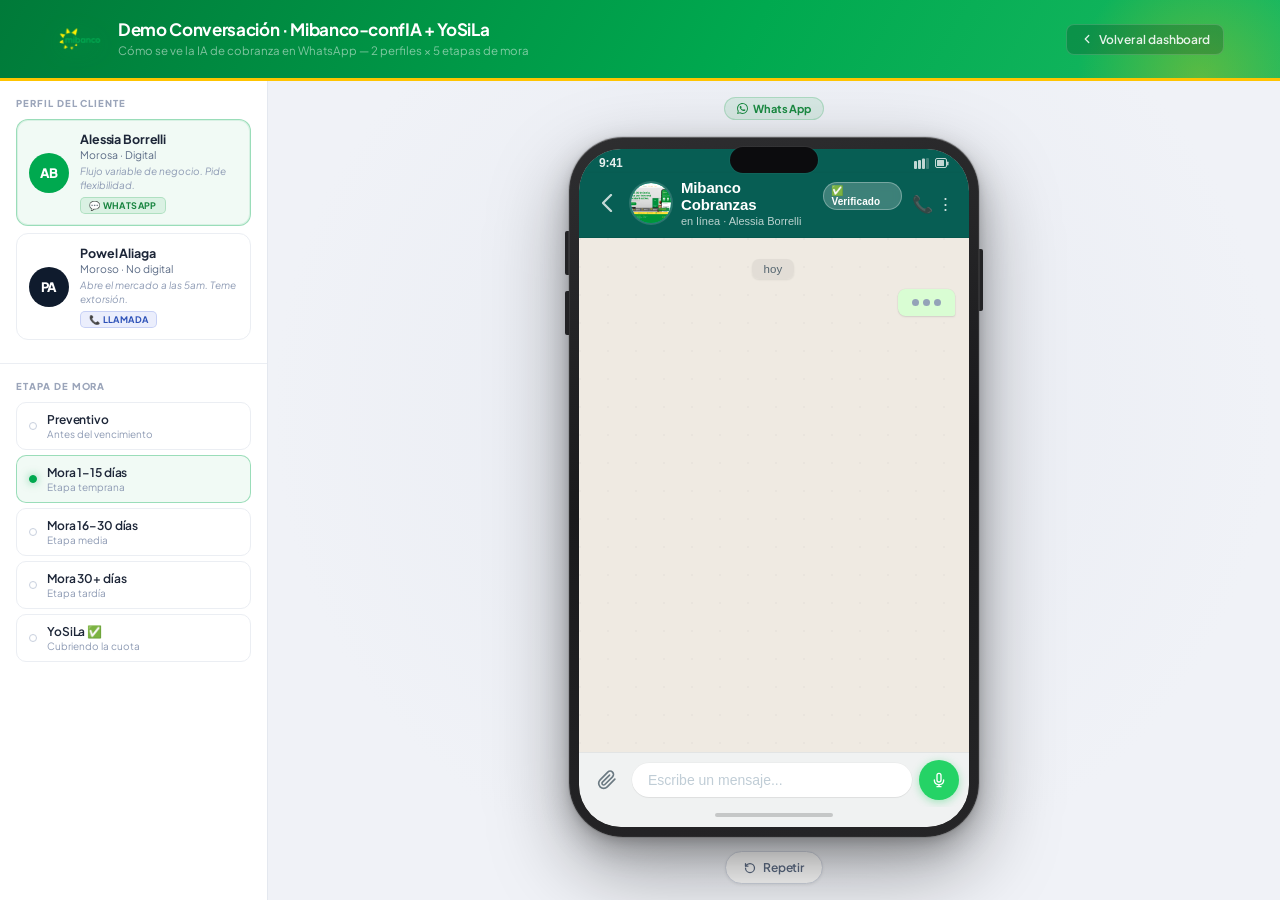
==== commit 7069c353: "Mejoras de headers (Benja García Yapping)" ====
--- a/mvp-cobranza/web/chat.html
+++ b/mvp-cobranza/web/chat.html
@@ -13,18 +13,22 @@
 <div class="page">
 
 <!-- HEADER -->
-<header class="lab-bar">
-<div class="lb-left">
-  <div class="lb-logo">m</div>
-  <div class="lb-title">
-    <strong>Demo Conversación &middot; <span class="lb-brand">Mibanco-confIA</span> + <span class="lb-yosila">YoSiLa</span></strong>
-    <span>Cómo se ve la IA de cobranza en WhatsApp — 2 perfiles × 5 etapas de mora</span>
+<header class="app-header">
+<div class="header-inner">
+  <div class="header-brand">
+    <div class="brand-logomark" aria-hidden="true">
+      <img src="icons/Mibanco-1.png" alt="Mibanco" height="48" style="display:block;width:auto;object-fit:contain;" />
+    </div>
+    <div class="brand-text">
+      <div class="brand-name">Demo Conversación · Mibanco-confIA + YoSiLa</div>
+      <div class="brand-sub">Cómo se ve la IA de cobranza en WhatsApp — 2 perfiles × 5 etapas de mora</div>
+    </div>
   </div>
+  <a href="index.html" class="lb-back">
+    <svg width="14" height="14" viewBox="0 0 24 24" fill="none" stroke="currentColor" stroke-width="2.2" stroke-linecap="round" stroke-linejoin="round"><polyline points="15 18 9 12 15 6"/></svg>
+    Volver al dashboard
+  </a>
 </div>
-<a href="index.html" class="lb-back">
-  <svg width="14" height="14" viewBox="0 0 24 24" fill="none" stroke="currentColor" stroke-width="2.2" stroke-linecap="round" stroke-linejoin="round"><polyline points="15 18 9 12 15 6"/></svg>
-  Volver al dashboard
-</a>
 </header>
 
 <!-- MAIN -->
--- a/mvp-cobranza/web/chat.css
+++ b/mvp-cobranza/web/chat.css
@@ -57,92 +57,37 @@
 /* ── PAGE SHELL ── */
 .page { display: flex; flex-direction: column; height: 100vh; }
 
-/* ── HEADER ── */
-.lab-bar {
- display: flex;
- align-items: center;
- justify-content: space-between;
- gap: 16px;
- background: linear-gradient(130deg, var(--mb-green-dark) 0%, var(--mb-green-mid) 45%, var(--mb-green) 100%);
- padding: 0 24px;
- height: 58px;
- flex-shrink: 0;
- flex-wrap: wrap;
+/* ── APP HEADER — mismo diseño que index.html ── */
+.app-header {
+ background: linear-gradient(120deg, #007A39 0%, #00A94F 58%, #18B962 100%);
  position: relative;
  overflow: hidden;
-}
-
-/* Gold shimmer accent at bottom */
-.lab-bar::after {
- content: "";
+ border-bottom: 3px solid #FFC400;
+ flex-shrink: 0;
+}
+.app-header::after {
+ content: '';
  position: absolute;
- bottom: 0;
- left: 0;
- right: 0;
- height: 2px;
- background: linear-gradient(90deg, transparent 0%, var(--mb-gold) 35%, #fff8e1 50%, var(--mb-gold) 65%, transparent 100%);
- opacity: .55;
-}
-
-/* Subtle noise texture overlay */
-.lab-bar::before {
- content: "";
- position: absolute;
- inset: 0;
- background-image: radial-gradient(ellipse at 80% 50%, rgba(255,255,255,.07) 0%, transparent 60%);
+ top: -60px; right: -60px;
+ width: 280px; height: 280px;
+ background: radial-gradient(circle at center, rgba(255,196,0,.30) 0%, transparent 62%);
  pointer-events: none;
 }
-
-.lb-left {
- display: flex;
- align-items: center;
- gap: 13px;
- position: relative;
- z-index: 1;
-}
-
-.lb-logo {
- width: 34px;
- height: 34px;
- border-radius: 9px;
- background: rgba(255,255,255,.18);
- color: #fff;
- display: grid;
- place-items: center;
- font-family: Georgia, serif;
- font-weight: 800;
- font-size: 20px;
- border: 1px solid rgba(255,255,255,.28);
- flex-shrink: 0;
- letter-spacing: -.04em;
- backdrop-filter: blur(4px);
- box-shadow: 0 2px 8px rgba(0,0,0,.2), inset 0 1px 0 rgba(255,255,255,.3);
-}
-
-.lb-title {
- display: flex;
- flex-direction: column;
- line-height: 1.25;
- position: relative;
- z-index: 1;
-}
-
-.lb-title strong {
- font-size: 13px;
- font-weight: 700;
- color: #fff;
- letter-spacing: -.015em;
-}
-
-.lb-brand { color: rgba(255,255,255,.95); }
-.lb-yosila { color: #c4f5d6; font-weight: 800; }
-
-.lb-title span {
- font-size: 11px;
- color: rgba(255,255,255,.58);
- font-weight: 400;
- margin-top: 1px;
-}
+.header-inner {
+ position: relative; z-index: 1;
+ max-width: 1220px; margin: 0 auto;
+ padding: 15px 26px;
+ display: flex; align-items: center;
+ justify-content: space-between; gap: 20px; flex-wrap: wrap;
+}
+.header-brand { display: flex; align-items: center; gap: 14px; }
+.brand-logomark { flex: none; filter: drop-shadow(0 4px 12px rgba(0,169,79,.45)); }
+.brand-text { display: flex; flex-direction: column; gap: 3px; }
+.brand-name {
+ font-size: 17px; font-weight: 700;
+ color: #ffffff; letter-spacing: -0.02em; line-height: 1.15;
+}
+.brand-sub { font-size: 11.5px; color: rgba(255,255,255,.5); }
 
 .lb-back {
  background: rgba(0,0,0,.18);
@@ -578,8 +523,14 @@
 }
 
 /* ── WHATSAPP HEADER — pixel-perfect WA Web style ── */
+.wa-back-btn {
+ display: flex; align-items: center; justify-content: center;
+ width: 28px; height: 28px; flex-shrink: 0;
+ opacity: .85; cursor: pointer;
+}
+
 .wa-head {
- background: var(--wa-header);
+ background: var(--wa-dark);
  color: #fff;
  display: flex;
  align-items: center;
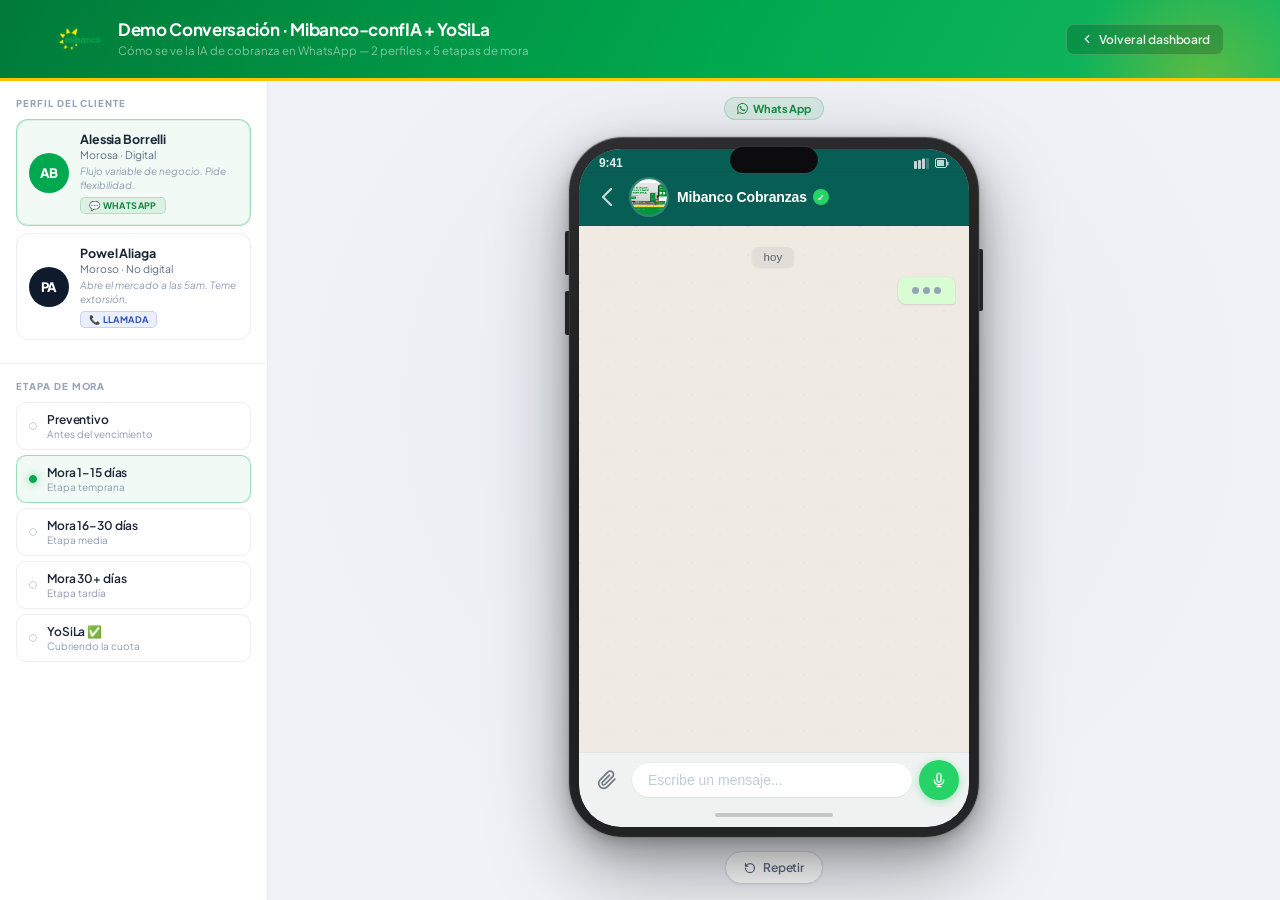
==== commit 9ad6bfb7: "Cambios de animación Yape" ====
--- a/mvp-cobranza/web/chat.html
+++ b/mvp-cobranza/web/chat.html
@@ -63,79 +63,88 @@
       </span>
     </div>
 
-    <!-- Frame físico del celular: Dynamic Island + botones laterales via CSS -->
-    <div class="phone-device-outer">
-      <div class="phone-di" aria-hidden="true"></div>
+    <!-- Envoltorio de dos celulares: el de Juan Quispe entra por la izquierda -->
+    <div class="phones-duo-wrap" id="phonesDuoWrap">
 
-      <!-- Escenario de teléfonos — todo contenido dentro del frame -->
-      <div class="phones-stage" id="phonesStage">
-
-      <!-- Container principal: WhatsApp + Yape + Sender (sin movimiento externo) -->
-      <div class="phone-container" id="phoneContainer">
-
-        <!-- WhatsApp phone -->
-        <div class="phone-wrap wa-phone" id="waPhone">
-          <div class="wa-status-bar-sys">
-            <span class="wa-sys-time">9:41</span>
-            <div class="wa-sys-right">
-              <svg width="15" height="11" viewBox="0 0 15 11" fill="rgba(255,255,255,0.75)"><rect x="0" y="3" width="3" height="8" rx="1"/><rect x="4" y="2" width="3" height="9" rx="1"/><rect x="8" y="0.5" width="3" height="10.5" rx="1"/><rect x="12" y="0" width="3" height="11" rx="1" opacity=".3"/></svg>
-              <svg width="14" height="11" viewBox="0 0 14 11" fill="rgba(255,255,255,0.75)"><rect x="0.5" y="0.5" width="11" height="9" rx="1.5" stroke="rgba(255,255,255,0.75)" stroke-width="1" fill="none"/><rect x="2" y="2" width="7" height="6" rx="0.5" fill="rgba(255,255,255,0.75)"/><rect x="12" y="3.5" width="1.5" height="4" rx="0.75"/></svg>
+      <!-- Celular del pagador (Juan Quispe) — frame externo, empieza fuera por la izquierda -->
+      <div class="phone-device-outer sender-device-outer" id="senderDeviceOuter">
+        <div class="phone-di" aria-hidden="true"></div>
+        <div class="phones-stage">
+          <div class="phone-container">
+            <div class="phone-wrap sender-phone" id="senderPhone">
+              <div class="yp-status-bar">9:41 &nbsp;&nbsp; 5G &nbsp; ▲ 100%</div>
+              <div class="yp-head">
+                <span class="yp-back">&#x2039;</span>
+                <span class="yp-head-title">Confirmar yapeo</span>
+                <div class="yp-head-avatar">💜</div>
+              </div>
+              <div class="sp-body" id="senderBody"></div>
+              <div class="yp-nav">
+                <span class="yp-nav-ic">🏠</span>
+                <span class="yp-nav-ic active">💜</span>
+                <span class="yp-nav-ic">📋</span>
+                <span class="yp-nav-ic">👤</span>
+              </div>
+              <div class="phone-home-bar" aria-hidden="true"></div>
             </div>
           </div>
-          <div class="wa-head" id="waHeader"></div>
-          <div class="wa-body" id="chatBody"></div>
-          <div class="wa-footer">
-            <div class="wa-attach">
-              <svg width="20" height="20" viewBox="0 0 24 24" fill="none" stroke="currentColor" stroke-width="2" stroke-linecap="round" stroke-linejoin="round"><path d="M21.44 11.05l-9.19 9.19a6 6 0 0 1-8.49-8.49l9.19-9.19a4 4 0 0 1 5.66 5.66l-9.2 9.19a2 2 0 0 1-2.83-2.83l8.49-8.48"/></svg>
+        </div>
+      </div>
+
+      <!-- Celular principal: WhatsApp + Yape -->
+      <div class="phone-device-outer" id="mainDeviceOuter">
+        <div class="phone-di" aria-hidden="true"></div>
+
+        <div class="phones-stage" id="phonesStage">
+        <div class="phone-container" id="phoneContainer">
+
+          <!-- WhatsApp phone -->
+          <div class="phone-wrap wa-phone" id="waPhone">
+            <div class="wa-status-bar-sys">
+              <span class="wa-sys-time">9:41</span>
+              <div class="wa-sys-right">
+                <svg width="15" height="11" viewBox="0 0 15 11" fill="rgba(255,255,255,0.75)"><rect x="0" y="3" width="3" height="8" rx="1"/><rect x="4" y="2" width="3" height="9" rx="1"/><rect x="8" y="0.5" width="3" height="10.5" rx="1"/><rect x="12" y="0" width="3" height="11" rx="1" opacity=".3"/></svg>
+                <svg width="14" height="11" viewBox="0 0 14 11" fill="rgba(255,255,255,0.75)"><rect x="0.5" y="0.5" width="11" height="9" rx="1.5" stroke="rgba(255,255,255,0.75)" stroke-width="1" fill="none"/><rect x="2" y="2" width="7" height="6" rx="0.5" fill="rgba(255,255,255,0.75)"/><rect x="12" y="3.5" width="1.5" height="4" rx="0.75"/></svg>
+              </div>
             </div>
-            <div class="wa-input-box">Escribe un mensaje...</div>
-            <div class="wa-mic">
-              <svg width="16" height="16" viewBox="0 0 24 24" fill="white"><path d="M12 1a4 4 0 0 1 4 4v7a4 4 0 0 1-8 0V5a4 4 0 0 1 4-4zm0 2a2 2 0 0 0-2 2v7a2 2 0 0 0 4 0V5a2 2 0 0 0-2-2zm7 8a1 1 0 0 1 1 1 8 8 0 0 1-7 7.938V21h2a1 1 0 1 1 0 2H9a1 1 0 1 1 0-2h2v-1.062A8 8 0 0 1 4 12a1 1 0 1 1 2 0 6 6 0 0 0 12 0 1 1 0 0 1 1-1z"/></svg>
+            <div class="wa-head" id="waHeader"></div>
+            <div class="wa-body" id="chatBody"></div>
+            <div class="wa-footer">
+              <div class="wa-attach">
+                <svg width="20" height="20" viewBox="0 0 24 24" fill="none" stroke="currentColor" stroke-width="2" stroke-linecap="round" stroke-linejoin="round"><path d="M21.44 11.05l-9.19 9.19a6 6 0 0 1-8.49-8.49l9.19-9.19a4 4 0 0 1 5.66 5.66l-9.2 9.19a2 2 0 0 1-2.83-2.83l8.49-8.48"/></svg>
+              </div>
+              <div class="wa-input-box">Escribe un mensaje...</div>
+              <div class="wa-mic">
+                <svg width="16" height="16" viewBox="0 0 24 24" fill="white"><path d="M12 1a4 4 0 0 1 4 4v7a4 4 0 0 1-8 0V5a4 4 0 0 1 4-4zm0 2a2 2 0 0 0-2 2v7a2 2 0 0 0 4 0V5a2 2 0 0 0-2-2zm7 8a1 1 0 0 1 1 1 8 8 0 0 1-7 7.938V21h2a1 1 0 1 1 0 2H9a1 1 0 1 1 0-2h2v-1.062A8 8 0 0 1 4 12a1 1 0 1 1 2 0 6 6 0 0 0 12 0 1 1 0 0 1 1-1z"/></svg>
+              </div>
             </div>
+            <div class="phone-home-bar" aria-hidden="true"></div>
           </div>
-          <div class="phone-home-bar" aria-hidden="true"></div>
-        </div>
 
-        <!-- Yape phone (overlay, entra desde la derecha) -->
-        <div class="phone-wrap yape-phone" id="yapePhone">
-          <div class="yp-status-bar">9:41 &nbsp;&nbsp; 5G &nbsp; ▲ 100%</div>
-          <div class="yp-head">
-            <span class="yp-back">&#x2039;</span>
-            <span class="yp-head-title" id="yapeHeadTitle">yape</span>
-            <div class="yp-head-avatar">💜</div>
+          <!-- Yape phone (overlay, entra desde la derecha) -->
+          <div class="phone-wrap yape-phone" id="yapePhone">
+            <div class="yp-status-bar">9:41 &nbsp;&nbsp; 5G &nbsp; ▲ 100%</div>
+            <div class="yp-head">
+              <span class="yp-back">&#x2039;</span>
+              <span class="yp-head-title" id="yapeHeadTitle">yape</span>
+              <div class="yp-head-avatar">💜</div>
+            </div>
+            <div class="yp-body" id="yapeBody"></div>
+            <div class="yp-nav">
+              <span class="yp-nav-ic active">🏠</span>
+              <span class="yp-nav-ic">💜</span>
+              <span class="yp-nav-ic">📋</span>
+              <span class="yp-nav-ic">👤</span>
+            </div>
+            <div class="phone-home-bar" aria-hidden="true"></div>
           </div>
-          <div class="yp-body" id="yapeBody"></div>
-          <div class="yp-nav">
-            <span class="yp-nav-ic active">🏠</span>
-            <span class="yp-nav-ic">💜</span>
-            <span class="yp-nav-ic">📋</span>
-            <span class="yp-nav-ic">👤</span>
-          </div>
-          <div class="phone-home-bar" aria-hidden="true"></div>
-        </div>
 
-        <!-- Sender phone: pantalla del pagador, overlay dentro del mismo frame -->
-        <div class="phone-wrap sender-phone" id="senderPhone">
-          <div class="yp-status-bar">9:41 &nbsp;&nbsp; 5G &nbsp; ▲ 100%</div>
-          <div class="yp-head">
-            <span class="yp-back">&#x2039;</span>
-            <span class="yp-head-title">Confirmar yapeo</span>
-            <div class="yp-head-avatar">💜</div>
-          </div>
-          <div class="sp-body" id="senderBody"></div>
-          <div class="yp-nav">
-            <span class="yp-nav-ic">🏠</span>
-            <span class="yp-nav-ic active">💜</span>
-            <span class="yp-nav-ic">📋</span>
-            <span class="yp-nav-ic">👤</span>
-          </div>
-          <div class="phone-home-bar" aria-hidden="true"></div>
-        </div>
+        </div><!-- /phone-container -->
 
-      </div><!-- /phone-container -->
+        </div><!-- /phones-stage -->
+      </div><!-- /mainDeviceOuter -->
 
-      </div><!-- /phones-stage -->
-    </div><!-- /phone-device-outer -->
+    </div><!-- /phones-duo-wrap -->
 
     <!-- Botón replay -->
     <button class="replay-btn" id="replayBtn" title="Repetir animación">
--- a/mvp-cobranza/web/chat.css
+++ b/mvp-cobranza/web/chat.css
@@ -541,50 +541,45 @@
  box-shadow: 0 1px 3px rgba(0,0,0,.15);
 }
 
+/* Avatar con imagen (tigre Mibanco) */
 .wa-avatar-wrap {
- width: 40px;
- height: 40px;
- border-radius: 50%;
- overflow: hidden;
+ width: 36px; height: 36px; border-radius: 50%;
+ overflow: hidden; flex-shrink: 0;
+ box-shadow: 0 0 0 2px rgba(255,255,255,.2);
+ background: #00a884;
+}
+.wa-avatar-img {
+ width: 100%; height: 100%;
+ object-fit: cover; border-radius: 50%; display: block;
+}
+
+/* Avatar sim-head style — círculo con letra "m" */
+.sim-wa-avatar {
+ display: inline-grid; place-items: center;
+ width: 34px; height: 34px; border-radius: 50%;
+ background: #fff; color: #075E54;
+ font-family: Georgia, serif; font-weight: 800; font-size: 16px;
  flex-shrink: 0;
- box-shadow: 0 0 0 2px rgba(255,255,255,.15);
- background: #00a884;
-}
-
-.wa-avatar-img {
- width: 100%;
- height: 100%;
- object-fit: cover;
- border-radius: 50%;
- display: block;
-}
-
-.wa-contact { flex: 1; }
+ box-shadow: 0 0 0 2px rgba(255,255,255,.2);
+}
+
+/* Badge verificado — círculo verde con ✓ */
+.wa-verif {
+ display: inline-grid; place-items: center;
+ width: 16px; height: 16px; border-radius: 50%;
+ background: #25D366; color: #fff;
+ font-size: 9px; font-weight: 900;
+ flex-shrink: 0; vertical-align: middle;
+}
+
+.wa-contact { flex: 1; display: flex; align-items: center; gap: 6px; }
 
 .wa-cname {
- font-weight: 600;
- font-size: 15px;
- display: flex;
- align-items: center;
- gap: 6px;
+ font-weight: 700;
+ font-size: 14px;
+ color: #fff;
  letter-spacing: -.01em;
  font-family: -apple-system, BlinkMacSystemFont, "Segoe UI", sans-serif;
-}
-
-/* Verified badge — estilo autético WA Business */
-.wa-cname .verified {
- font-size: 10px;
- background: rgba(255,255,255,.22);
- backdrop-filter: blur(4px);
- padding: 2px 7px;
- border-radius: 20px;
- font-weight: 700;
- color: #fff;
- border: 1px solid rgba(255,255,255,.3);
- letter-spacing: .01em;
- display: inline-flex;
- align-items: center;
- gap: 3px;
 }
 
 .wa-status {
@@ -1298,15 +1293,40 @@
  letter-spacing: .01em;
 }
 
-/* ── SENDER PHONE — overlay dentro del phone-container, sin mover el frame ── */
+/* ── SENDER PHONE — siempre visible dentro de su propio frame externo ── */
 .sender-phone {
  background: #f8f4ff;
- transform: translateX(105%);
- z-index: 3;
- transition: transform .45s cubic-bezier(.16,1,.3,1);
-}
-
-.sender-phone.sp-visible { transform: translateX(0); }
+ transform: translateX(0);
+ z-index: 1;
+}
+
+/* ── DOS CELULARES: WA se corre a la derecha, sender entra por la izquierda ── */
+.phones-duo-wrap {
+ position: relative;
+}
+
+/* Celular del pagador — empieza completamente fuera por la izquierda */
+.sender-device-outer {
+ position: absolute;
+ right: 100%;
+ top: 0;
+ transform: translateX(-100%);
+ transition: transform .5s cubic-bezier(.16,1,.3,1);
+ z-index: 2;
+}
+
+/* Celular principal — transición para cuando se corre a la derecha */
+#mainDeviceOuter {
+ transition: transform .5s cubic-bezier(.16,1,.3,1);
+}
+
+/* Activación: sender entra desde la izquierda, WA se desplaza a la derecha */
+.phones-duo-wrap.sp-active .sender-device-outer {
+ transform: translateX(72%);
+}
+.phones-duo-wrap.sp-active #mainDeviceOuter {
+ transform: translateX(38%);
+}
 
 .sp-body { flex: 1; overflow: hidden; position: relative; }
 
